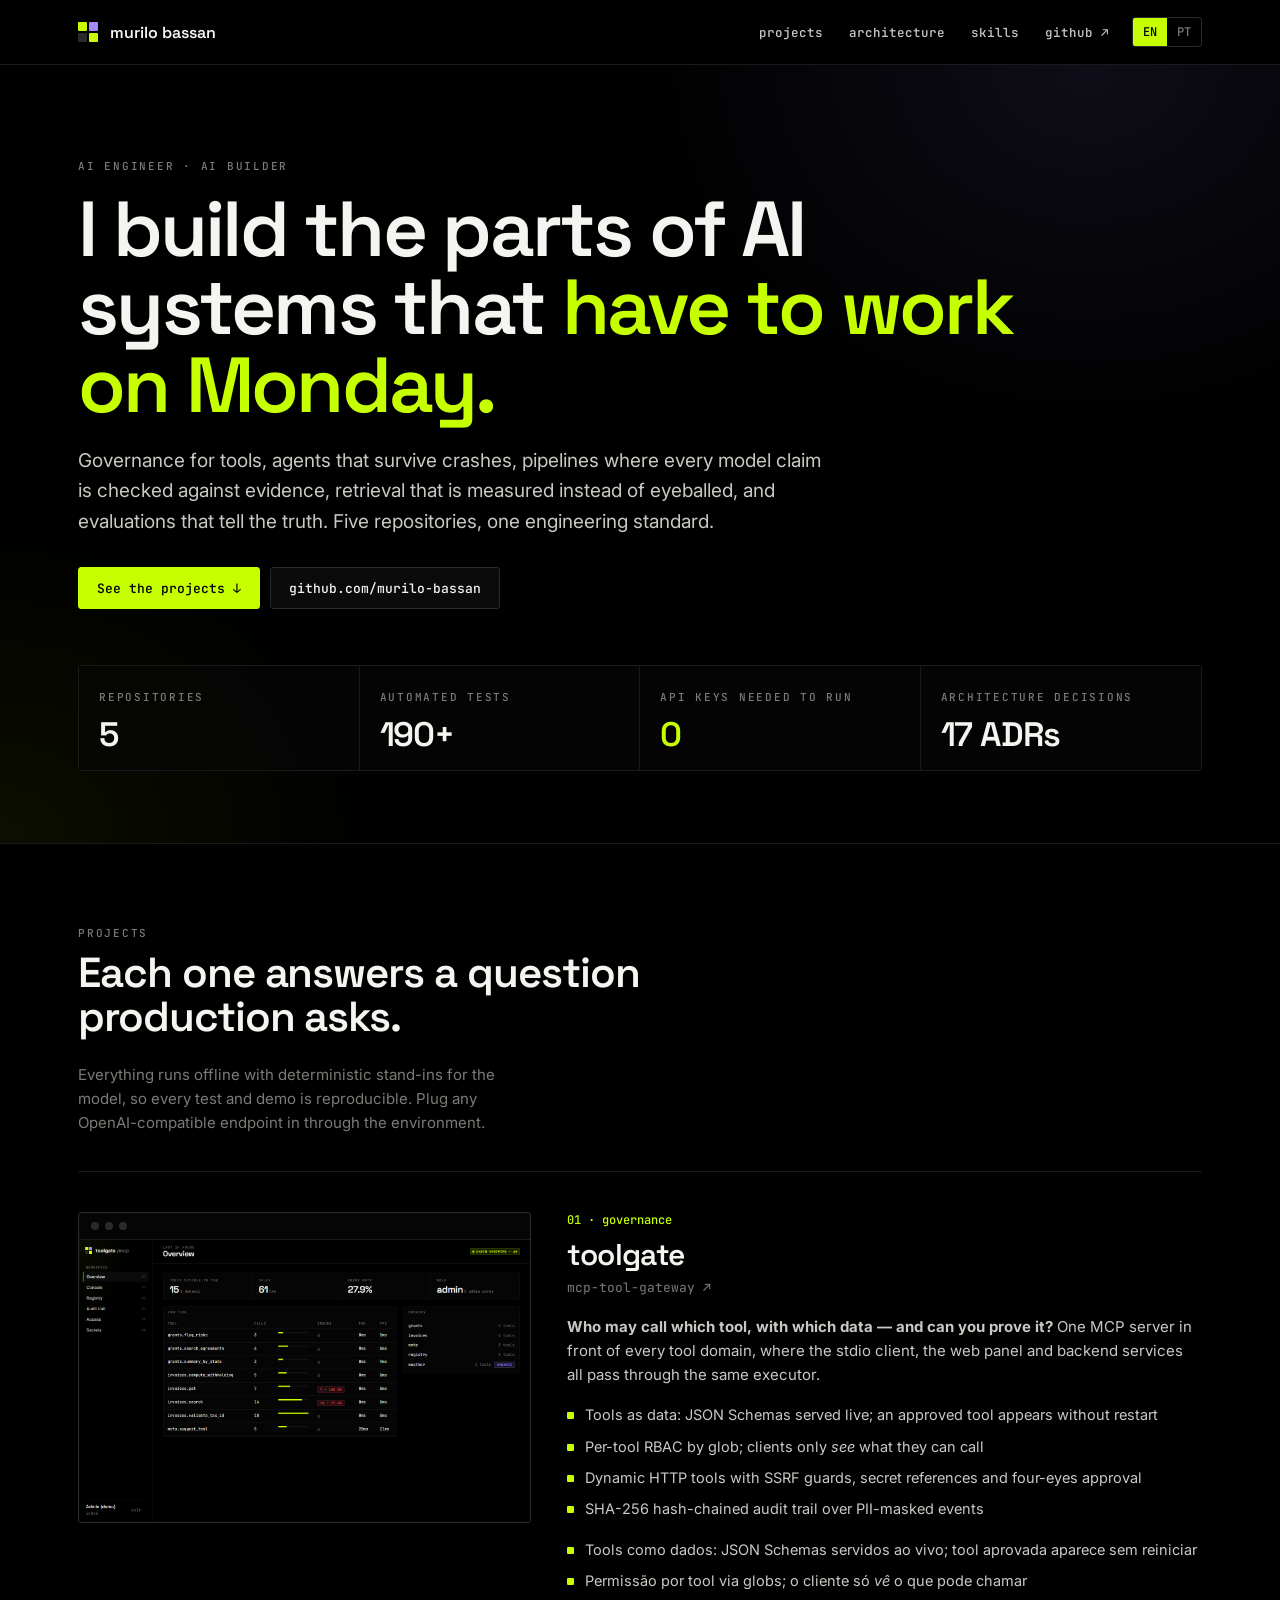
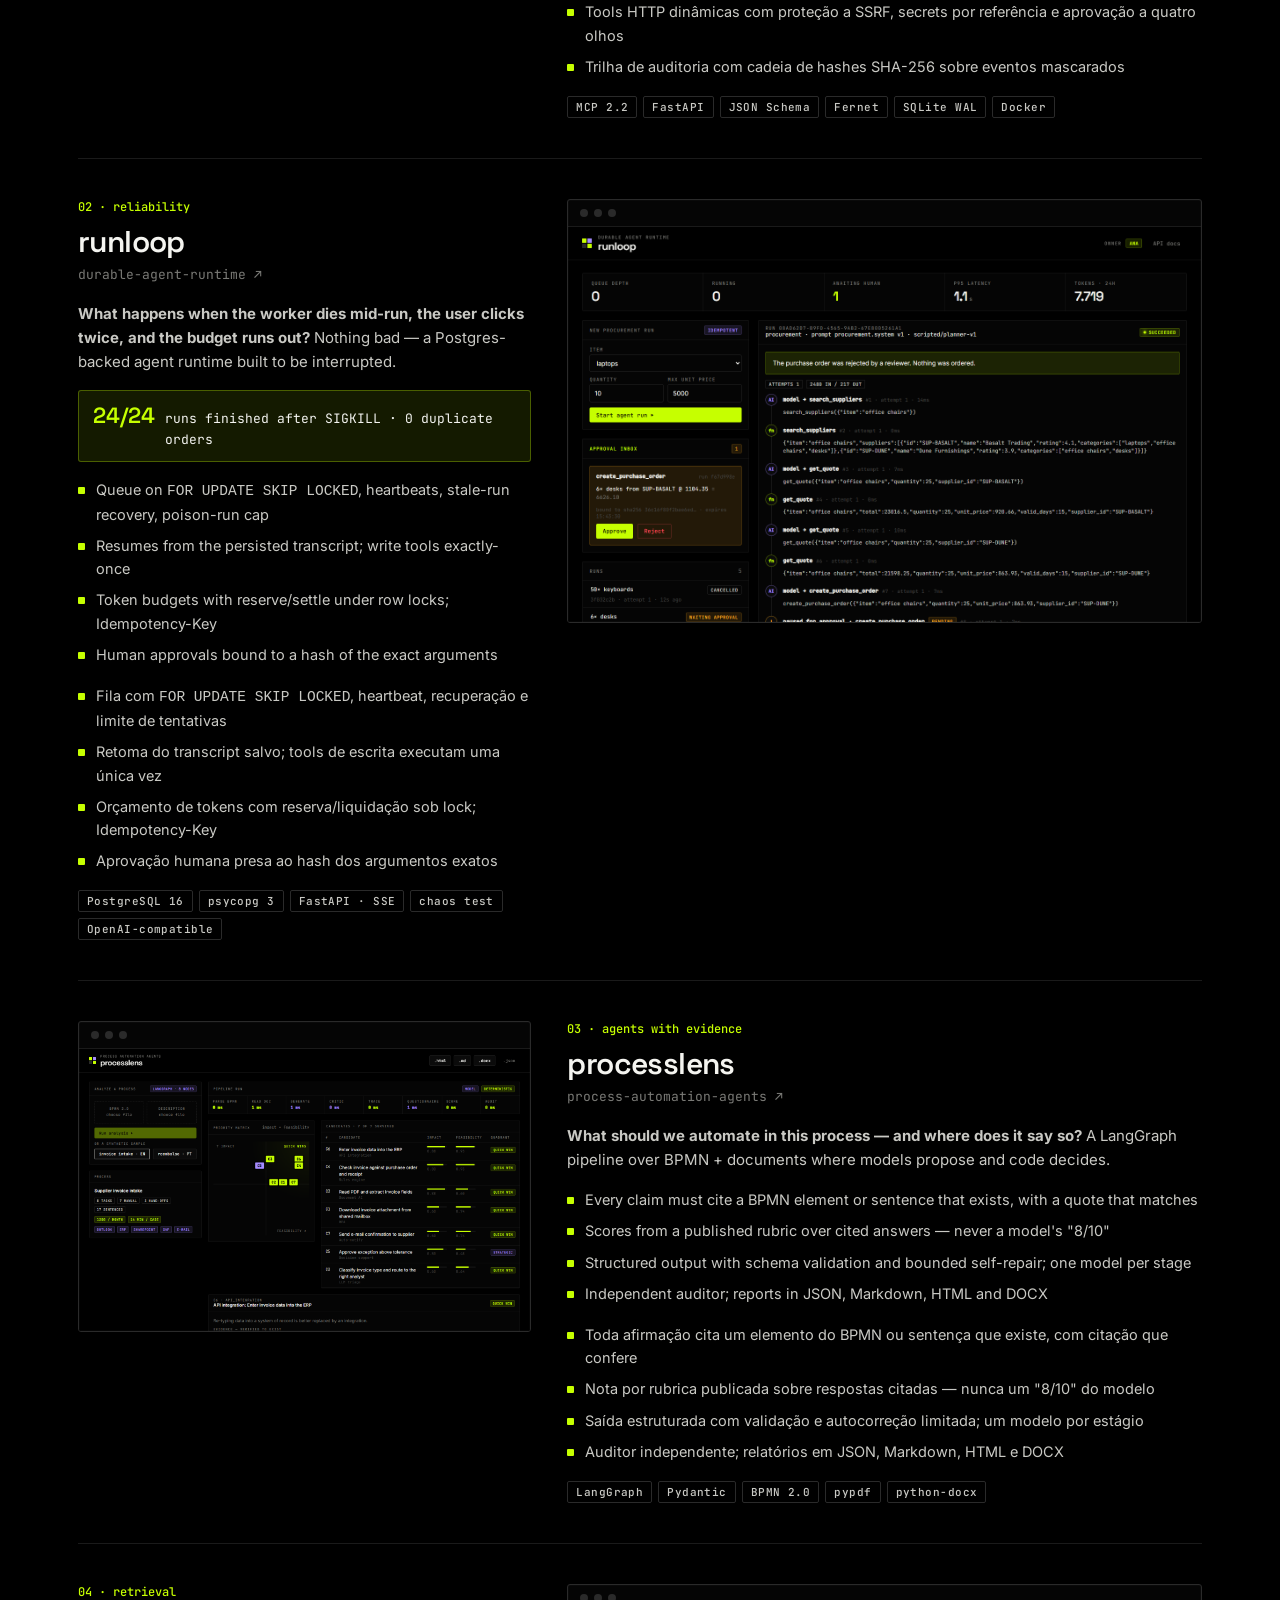
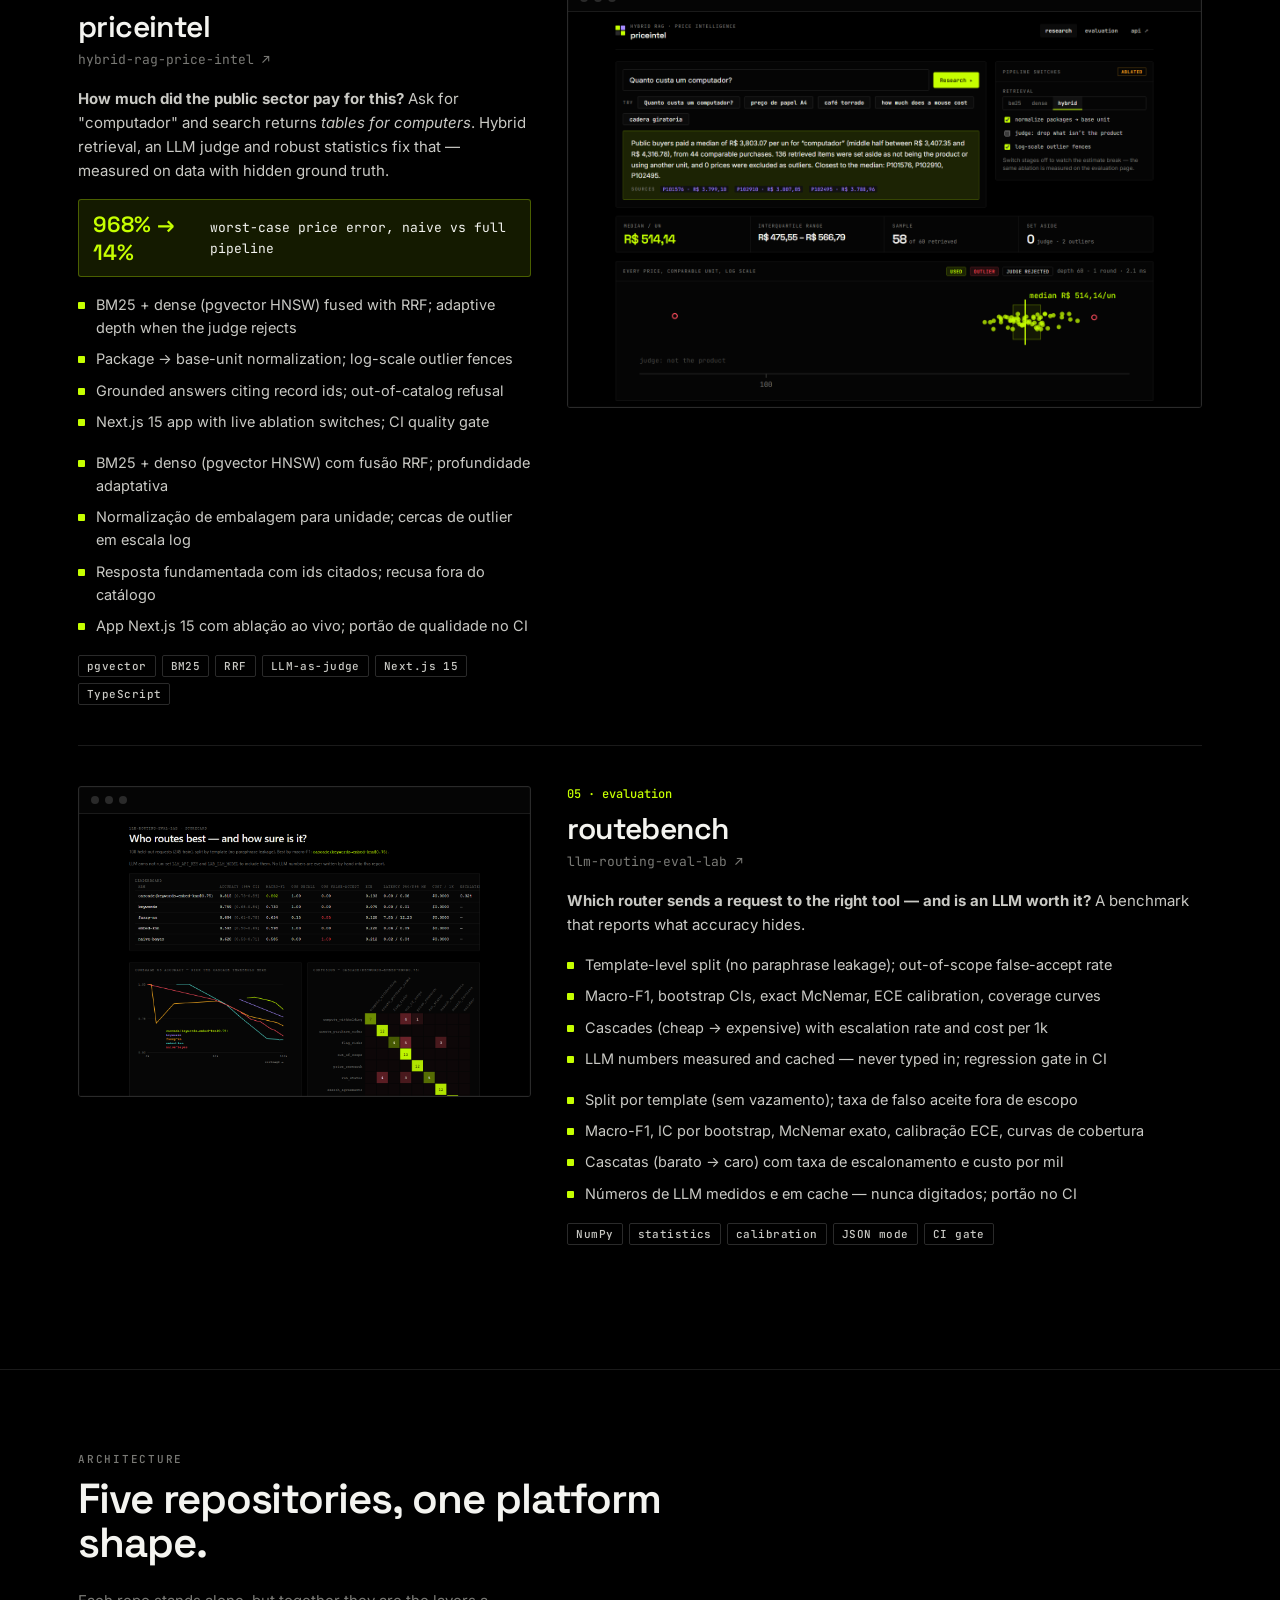
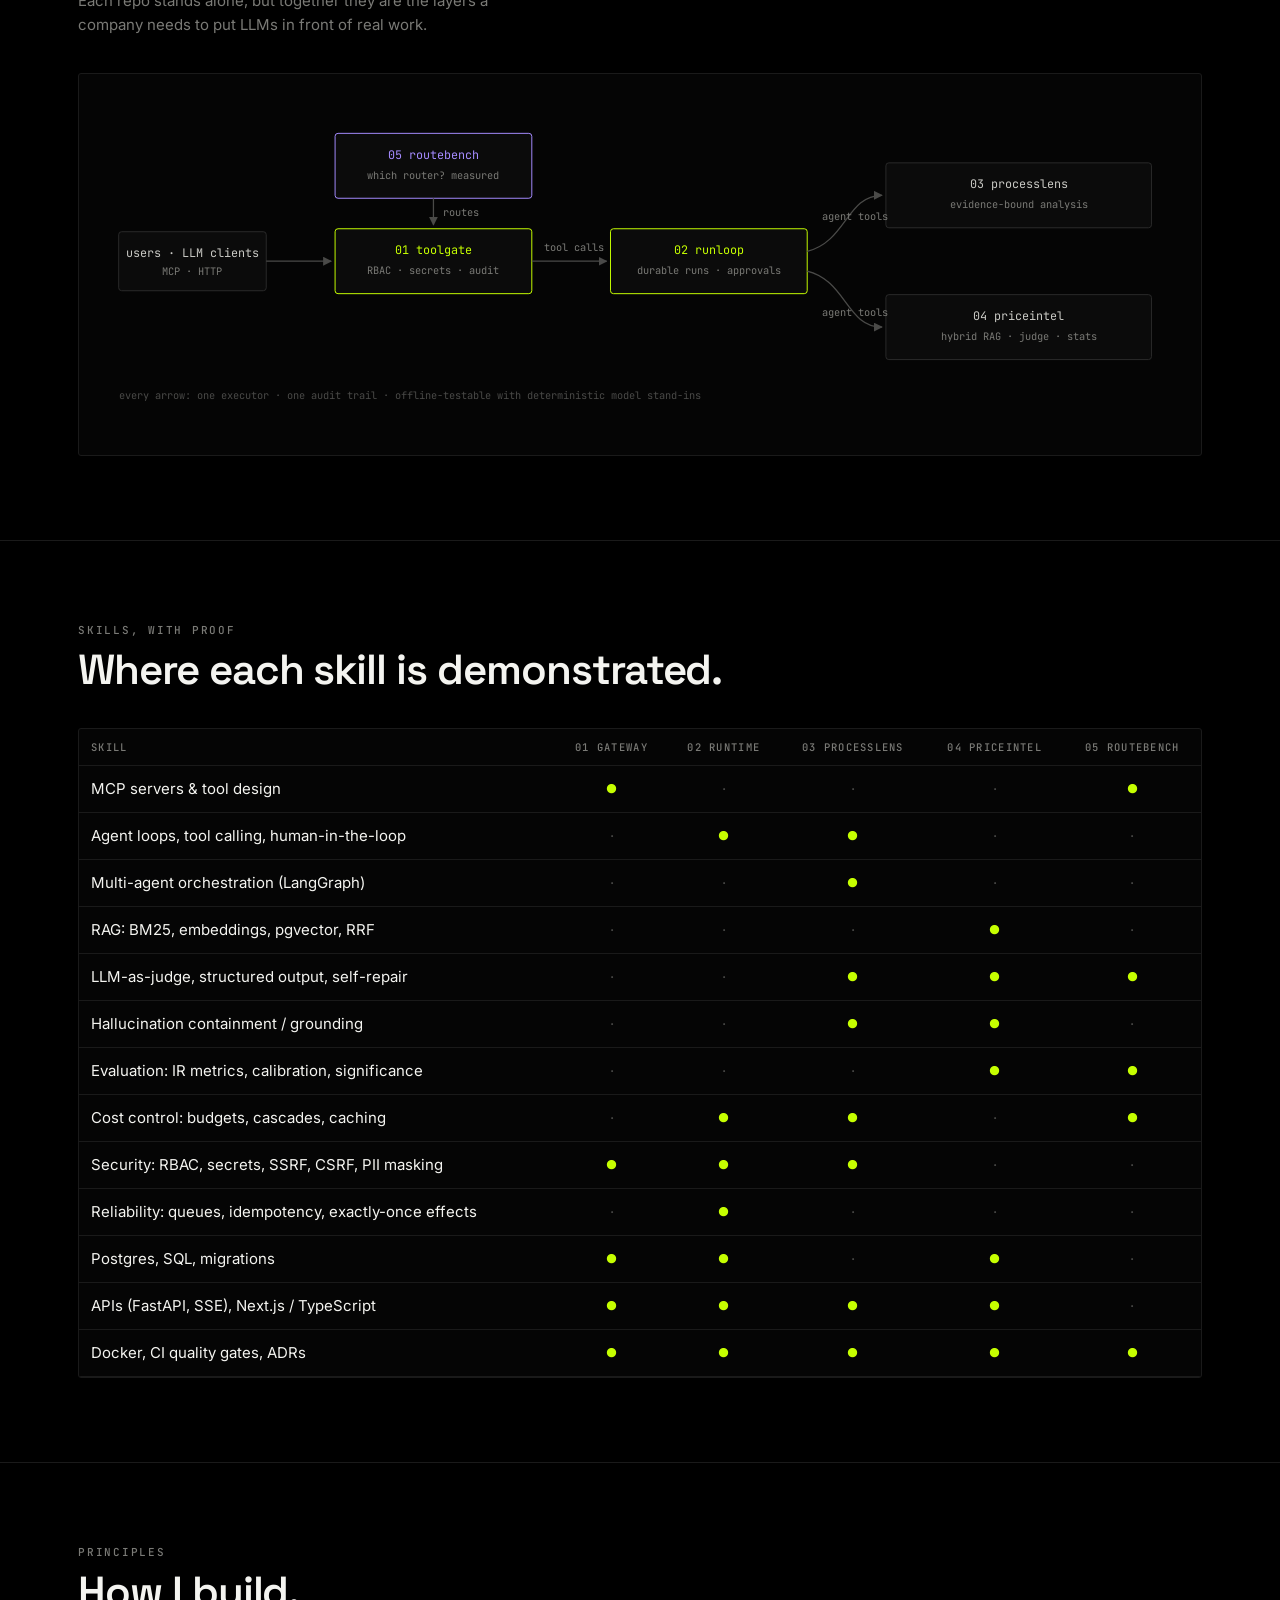
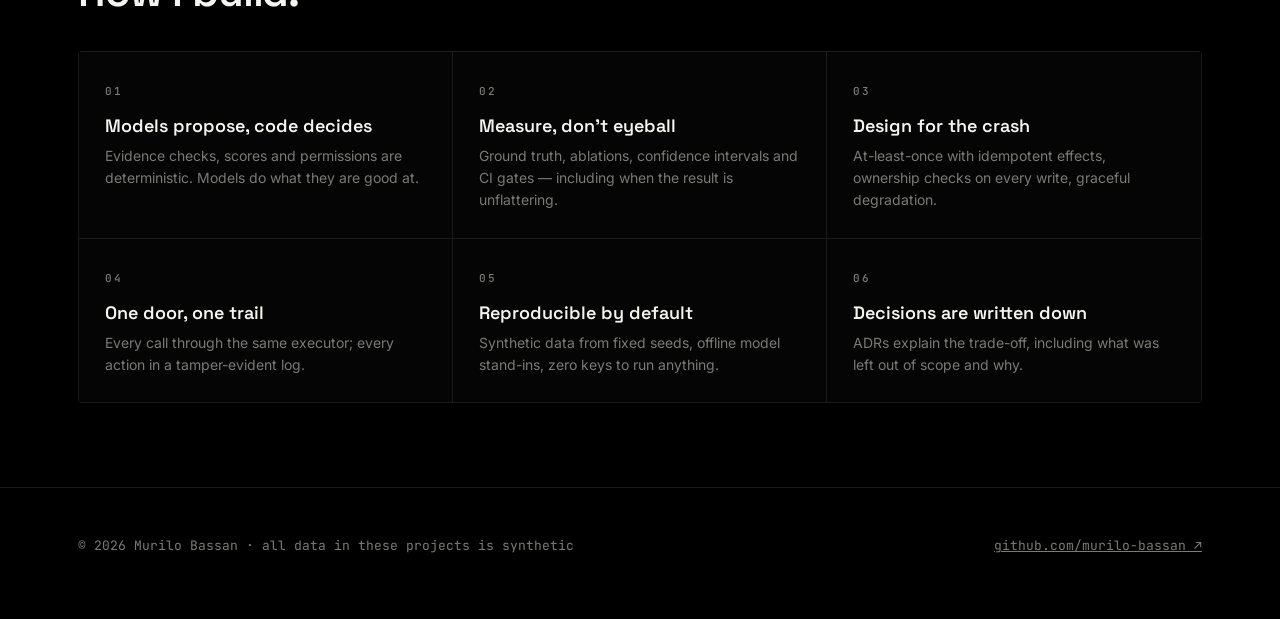
==== index.html @ 9a2eaf36 "feat: portfolio site (EN/PT) showcasing the five AI engineering projects, deployed with GitHub Pages" ====
<!doctype html>
<html lang="en">
<head>
  <meta charset="utf-8">
  <meta name="viewport" content="width=device-width, initial-scale=1">
  <title>Murilo Bassan — AI Engineering</title>
  <meta name="description" content="Production AI systems: governed MCP tools, durable agents, evidence-bound pipelines, hybrid RAG and honest evaluation.">
  <link rel="preconnect" href="https://fonts.googleapis.com">
  <link rel="preconnect" href="https://fonts.gstatic.com" crossorigin>
  <link rel="stylesheet" href="https://fonts.googleapis.com/css2?family=Inter:wght@400;500;600&family=JetBrains+Mono:wght@400;500&family=Space+Grotesk:wght@500;600&display=swap">
  <link rel="stylesheet" href="styles.css">
  <link rel="icon" href="data:image/svg+xml,%3Csvg xmlns='http://www.w3.org/2000/svg' viewBox='0 0 16 16'%3E%3Crect width='16' height='16' fill='%23000'/%3E%3Crect x='2' y='2' width='5' height='5' fill='%23c6ff00'/%3E%3Crect x='9' y='2' width='5' height='5' fill='%23a58bff'/%3E%3Crect x='2' y='9' width='5' height='5' fill='%232a2a2a'/%3E%3Crect x='9' y='9' width='5' height='5' fill='%23c6ff00'/%3E%3C/svg%3E">
</head>
<body>
<nav>
  <div class="wrap">
    <a class="brand" href="#top"><span class="mark"><i></i><i></i><i></i><i></i></span> murilo bassan</a>
    <div class="links">
      <a href="#projects">projects</a>
      <a class="hide-sm" href="#map">architecture</a>
      <a class="hide-sm" href="#skills">skills</a>
      <a href="https://github.com/murilo-bassan" target="_blank" rel="noreferrer">github ↗</a>
      <span class="lang" role="group" aria-label="language">
        <button type="button" data-set-lang="en" aria-pressed="true">EN</button>
        <button type="button" data-set-lang="pt-BR" aria-pressed="false">PT</button>
      </span>
    </div>
  </div>
</nav>

<header class="hero" id="top">
  <div class="wrap">
    <div class="label">AI engineer · AI builder</div>
    <h1 data-lang-en>I build the parts of AI systems that <span class="accent">have to work on Monday.</span></h1>
    <h1 data-lang-pt>Eu construo a parte dos sistemas de IA que <span class="accent">precisa funcionar na segunda-feira.</span></h1>
    <p class="lead" data-lang-en>Governance for tools, agents that survive crashes, pipelines where every model claim is checked
      against evidence, retrieval that is measured instead of eyeballed, and evaluations that tell the truth.
      Five repositories, one engineering standard.</p>
    <p class="lead" data-lang-pt>Governança de tools, agentes que sobrevivem a falhas, pipelines em que cada afirmação do modelo é
      checada contra evidência, retrieval medido em vez de "parece bom" e avaliações que dizem a verdade.
      Cinco repositórios, um mesmo padrão de engenharia.</p>
    <div class="cta">
      <a class="btn primary" href="#projects"><span data-lang-en>See the projects ↓</span><span data-lang-pt>Ver os projetos ↓</span></a>
      <a class="btn" href="https://github.com/murilo-bassan" target="_blank" rel="noreferrer">github.com/murilo-bassan</a>
    </div>
    <div class="stats">
      <div class="stat"><span class="label" data-lang-en>repositories</span><span class="label" data-lang-pt>repositórios</span><b>5</b></div>
      <div class="stat"><span class="label" data-lang-en>automated tests</span><span class="label" data-lang-pt>testes automatizados</span><b>190+</b></div>
      <div class="stat"><span class="label" data-lang-en>API keys needed to run</span><span class="label" data-lang-pt>chaves de API para rodar</span><b class="accent">0</b></div>
      <div class="stat"><span class="label" data-lang-en>architecture decisions</span><span class="label" data-lang-pt>decisões de arquitetura</span><b>17 ADRs</b></div>
    </div>
  </div>
</header>

<section class="block" id="projects">
  <div class="wrap">
    <div class="head">
      <div>
        <div class="label">projects</div>
        <h2 data-lang-en>Each one answers a question production asks.</h2>
        <h2 data-lang-pt>Cada um responde a uma pergunta que a produção faz.</h2>
      </div>
      <p data-lang-en>Everything runs offline with deterministic stand-ins for the model, so every test and demo is reproducible. Plug any OpenAI-compatible endpoint in through the environment.</p>
      <p data-lang-pt>Tudo roda offline com substitutos determinísticos do modelo, então todo teste e demo é reproduzível. Qualquer endpoint compatível com OpenAI entra pelo ambiente.</p>
    </div>

    <article class="project">
      <div>
        <div class="num">01 · governance</div>
        <h3>toolgate</h3>
        <a class="repo" href="https://github.com/murilo-bassan/mcp-tool-gateway" target="_blank" rel="noreferrer">mcp-tool-gateway ↗</a>
        <p class="pitch" data-lang-en><b>Who may call which tool, with which data — and can you prove it?</b> One MCP server in front of every tool domain, where the stdio client, the web panel and backend services all pass through the same executor.</p>
        <p class="pitch" data-lang-pt><b>Quem pode chamar qual tool, com quais dados — e dá para provar?</b> Um servidor MCP na frente de todos os domínios, em que cliente stdio, painel web e serviços passam pelo mesmo executor.</p>
        <ul data-lang-en>
          <li>Tools as data: JSON Schemas served live; an approved tool appears without restart</li>
          <li>Per-tool RBAC by glob; clients only <i>see</i> what they can call</li>
          <li>Dynamic HTTP tools with SSRF guards, secret references and four-eyes approval</li>
          <li>SHA-256 hash-chained audit trail over PII-masked events</li>
        </ul>
        <ul data-lang-pt>
          <li>Tools como dados: JSON Schemas servidos ao vivo; tool aprovada aparece sem reiniciar</li>
          <li>Permissão por tool via globs; o cliente só <i>vê</i> o que pode chamar</li>
          <li>Tools HTTP dinâmicas com proteção a SSRF, secrets por referência e aprovação a quatro olhos</li>
          <li>Trilha de auditoria com cadeia de hashes SHA-256 sobre eventos mascarados</li>
        </ul>
        <div class="chips"><span class="chip">MCP 2.2</span><span class="chip">FastAPI</span><span class="chip">JSON Schema</span><span class="chip">Fernet</span><span class="chip">SQLite WAL</span><span class="chip">Docker</span></div>
      </div>
      <div class="shot"><div class="bar"><i></i><i></i><i></i></div><img src="assets/gateway.png" alt="toolgate overview" loading="lazy"></div>
    </article>

    <article class="project">
      <div>
        <div class="num">02 · reliability</div>
        <h3>runloop</h3>
        <a class="repo" href="https://github.com/murilo-bassan/durable-agent-runtime" target="_blank" rel="noreferrer">durable-agent-runtime ↗</a>
        <p class="pitch" data-lang-en><b>What happens when the worker dies mid-run, the user clicks twice, and the budget runs out?</b> Nothing bad — a Postgres-backed agent runtime built to be interrupted.</p>
        <p class="pitch" data-lang-pt><b>E se o worker morrer no meio, o usuário clicar duas vezes e o orçamento acabar?</b> Nada de ruim — um runtime de agentes sobre Postgres feito para ser interrompido.</p>
        <div class="metric"><b>24/24</b><span class="mono" data-lang-en>runs finished after SIGKILL · 0 duplicate orders</span><span class="mono" data-lang-pt>runs concluídos após SIGKILL · 0 pedidos duplicados</span></div>
        <ul data-lang-en>
          <li>Queue on <code>FOR UPDATE SKIP LOCKED</code>, heartbeats, stale-run recovery, poison-run cap</li>
          <li>Resumes from the persisted transcript; write tools exactly-once</li>
          <li>Token budgets with reserve/settle under row locks; Idempotency-Key</li>
          <li>Human approvals bound to a hash of the exact arguments</li>
        </ul>
        <ul data-lang-pt>
          <li>Fila com <code>FOR UPDATE SKIP LOCKED</code>, heartbeat, recuperação e limite de tentativas</li>
          <li>Retoma do transcript salvo; tools de escrita executam uma única vez</li>
          <li>Orçamento de tokens com reserva/liquidação sob lock; Idempotency-Key</li>
          <li>Aprovação humana presa ao hash dos argumentos exatos</li>
        </ul>
        <div class="chips"><span class="chip">PostgreSQL 16</span><span class="chip">psycopg 3</span><span class="chip">FastAPI · SSE</span><span class="chip">chaos test</span><span class="chip">OpenAI-compatible</span></div>
      </div>
      <div class="shot"><div class="bar"><i></i><i></i><i></i></div><img src="assets/runtime.png" alt="runloop console" loading="lazy"></div>
    </article>

    <article class="project">
      <div>
        <div class="num">03 · agents with evidence</div>
        <h3>processlens</h3>
        <a class="repo" href="https://github.com/murilo-bassan/process-automation-agents" target="_blank" rel="noreferrer">process-automation-agents ↗</a>
        <p class="pitch" data-lang-en><b>What should we automate in this process — and where does it say so?</b> A LangGraph pipeline over BPMN + documents where models propose and code decides.</p>
        <p class="pitch" data-lang-pt><b>O que automatizar neste processo — e onde isso está escrito?</b> Um pipeline LangGraph sobre BPMN + documentos em que o modelo propõe e o código decide.</p>
        <ul data-lang-en>
          <li>Every claim must cite a BPMN element or sentence that exists, with a quote that matches</li>
          <li>Scores from a published rubric over cited answers — never a model's "8/10"</li>
          <li>Structured output with schema validation and bounded self-repair; one model per stage</li>
          <li>Independent auditor; reports in JSON, Markdown, HTML and DOCX</li>
        </ul>
        <ul data-lang-pt>
          <li>Toda afirmação cita um elemento do BPMN ou sentença que existe, com citação que confere</li>
          <li>Nota por rubrica publicada sobre respostas citadas — nunca um "8/10" do modelo</li>
          <li>Saída estruturada com validação e autocorreção limitada; um modelo por estágio</li>
          <li>Auditor independente; relatórios em JSON, Markdown, HTML e DOCX</li>
        </ul>
        <div class="chips"><span class="chip">LangGraph</span><span class="chip">Pydantic</span><span class="chip">BPMN 2.0</span><span class="chip">pypdf</span><span class="chip">python-docx</span></div>
      </div>
      <div class="shot"><div class="bar"><i></i><i></i><i></i></div><img src="assets/processlens.png" alt="processlens assessment" loading="lazy"></div>
    </article>

    <article class="project">
      <div>
        <div class="num">04 · retrieval</div>
        <h3>priceintel</h3>
        <a class="repo" href="https://github.com/murilo-bassan/hybrid-rag-price-intel" target="_blank" rel="noreferrer">hybrid-rag-price-intel ↗</a>
        <p class="pitch" data-lang-en><b>How much did the public sector pay for this?</b> Ask for "computador" and search returns <i>tables for computers</i>. Hybrid retrieval, an LLM judge and robust statistics fix that — measured on data with hidden ground truth.</p>
        <p class="pitch" data-lang-pt><b>Quanto o setor público pagou por isto?</b> Busque "computador" e vêm <i>mesas para computador</i>. Busca híbrida, um juiz LLM e estatística robusta resolvem — medido contra gabarito oculto.</p>
        <div class="metric"><b>968% → 14%</b><span class="mono" data-lang-en>worst-case price error, naive vs full pipeline</span><span class="mono" data-lang-pt>pior erro de preço, ingênuo vs pipeline completo</span></div>
        <ul data-lang-en>
          <li>BM25 + dense (pgvector HNSW) fused with RRF; adaptive depth when the judge rejects</li>
          <li>Package → base-unit normalization; log-scale outlier fences</li>
          <li>Grounded answers citing record ids; out-of-catalog refusal</li>
          <li>Next.js 15 app with live ablation switches; CI quality gate</li>
        </ul>
        <ul data-lang-pt>
          <li>BM25 + denso (pgvector HNSW) com fusão RRF; profundidade adaptativa</li>
          <li>Normalização de embalagem para unidade; cercas de outlier em escala log</li>
          <li>Resposta fundamentada com ids citados; recusa fora do catálogo</li>
          <li>App Next.js 15 com ablação ao vivo; portão de qualidade no CI</li>
        </ul>
        <div class="chips"><span class="chip">pgvector</span><span class="chip">BM25</span><span class="chip">RRF</span><span class="chip">LLM-as-judge</span><span class="chip">Next.js 15</span><span class="chip">TypeScript</span></div>
      </div>
      <div class="shot"><div class="bar"><i></i><i></i><i></i></div><img src="assets/priceintel.png" alt="priceintel with the judge switched off" loading="lazy"></div>
    </article>

    <article class="project">
      <div>
        <div class="num">05 · evaluation</div>
        <h3>routebench</h3>
        <a class="repo" href="https://github.com/murilo-bassan/llm-routing-eval-lab" target="_blank" rel="noreferrer">llm-routing-eval-lab ↗</a>
        <p class="pitch" data-lang-en><b>Which router sends a request to the right tool — and is an LLM worth it?</b> A benchmark that reports what accuracy hides.</p>
        <p class="pitch" data-lang-pt><b>Qual roteador manda o pedido para a tool certa — e o LLM compensa?</b> Um benchmark que mostra o que a acurácia esconde.</p>
        <ul data-lang-en>
          <li>Template-level split (no paraphrase leakage); out-of-scope false-accept rate</li>
          <li>Macro-F1, bootstrap CIs, exact McNemar, ECE calibration, coverage curves</li>
          <li>Cascades (cheap → expensive) with escalation rate and cost per 1k</li>
          <li>LLM numbers measured and cached — never typed in; regression gate in CI</li>
        </ul>
        <ul data-lang-pt>
          <li>Split por template (sem vazamento); taxa de falso aceite fora de escopo</li>
          <li>Macro-F1, IC por bootstrap, McNemar exato, calibração ECE, curvas de cobertura</li>
          <li>Cascatas (barato → caro) com taxa de escalonamento e custo por mil</li>
          <li>Números de LLM medidos e em cache — nunca digitados; portão no CI</li>
        </ul>
        <div class="chips"><span class="chip">NumPy</span><span class="chip">statistics</span><span class="chip">calibration</span><span class="chip">JSON mode</span><span class="chip">CI gate</span></div>
      </div>
      <div class="shot"><div class="bar"><i></i><i></i><i></i></div><img src="assets/routebench.png" alt="routebench scorecard" loading="lazy"></div>
    </article>
  </div>
</section>

<section class="block" id="map">
  <div class="wrap">
    <div class="head">
      <div>
        <div class="label">architecture</div>
        <h2 data-lang-en>Five repositories, one platform shape.</h2>
        <h2 data-lang-pt>Cinco repositórios, o formato de uma plataforma.</h2>
      </div>
      <p data-lang-en>Each repo stands alone, but together they are the layers a company needs to put LLMs in front of real work.</p>
      <p data-lang-pt>Cada repo funciona sozinho, mas juntos formam as camadas que uma empresa precisa para pôr LLMs em trabalho real.</p>
    </div>
    <div class="map">
      <svg viewBox="0 0 1100 340" role="img" aria-label="how the five systems fit together" font-family="JetBrains Mono, monospace">
        <defs><marker id="arr" viewBox="0 0 10 10" refX="9" refY="5" markerWidth="7" markerHeight="7" orient="auto"><path d="M0,0 L10,5 L0,10 z" fill="#4a4a48"/></marker></defs>
        <g font-size="12" fill="#c9c9c4">
          <rect x="20" y="140" width="150" height="60" rx="3" fill="#0b0b0b" stroke="#2a2a2a"/>
          <text x="95" y="166" text-anchor="middle">users · LLM clients</text><text x="95" y="184" text-anchor="middle" fill="#7a7a76" font-size="10.5">MCP · HTTP</text>

          <rect x="240" y="40" width="200" height="66" rx="3" fill="#0b0b0b" stroke="#a58bff"/>
          <text x="340" y="66" text-anchor="middle" fill="#a58bff">05 routebench</text><text x="340" y="86" text-anchor="middle" fill="#7a7a76" font-size="10.5">which router? measured</text>

          <rect x="240" y="137" width="200" height="66" rx="3" fill="#0b0b0b" stroke="#c6ff00"/>
          <text x="340" y="163" text-anchor="middle" fill="#c6ff00">01 toolgate</text><text x="340" y="183" text-anchor="middle" fill="#7a7a76" font-size="10.5">RBAC · secrets · audit</text>

          <rect x="520" y="137" width="200" height="66" rx="3" fill="#0b0b0b" stroke="#c6ff00"/>
          <text x="620" y="163" text-anchor="middle" fill="#c6ff00">02 runloop</text><text x="620" y="183" text-anchor="middle" fill="#7a7a76" font-size="10.5">durable runs · approvals</text>

          <rect x="800" y="70" width="270" height="66" rx="3" fill="#0b0b0b" stroke="#2a2a2a"/>
          <text x="935" y="96" text-anchor="middle">03 processlens</text><text x="935" y="116" text-anchor="middle" fill="#7a7a76" font-size="10.5">evidence-bound analysis</text>

          <rect x="800" y="204" width="270" height="66" rx="3" fill="#0b0b0b" stroke="#2a2a2a"/>
          <text x="935" y="230" text-anchor="middle">04 priceintel</text><text x="935" y="250" text-anchor="middle" fill="#7a7a76" font-size="10.5">hybrid RAG · judge · stats</text>
        </g>
        <g stroke="#4a4a48" stroke-width="1.3" fill="none" marker-end="url(#arr)">
          <path d="M170 170 H236"/><path d="M340 106 V133"/><path d="M440 170 H516"/>
          <path d="M720 160 C760 150, 760 103, 796 103"/><path d="M720 180 C760 190, 760 237, 796 237"/>
        </g>
        <g font-size="10.5" fill="#7a7a76">
          <text x="350" y="124">routes</text><text x="452" y="160">tool calls</text><text x="735" y="128">agent tools</text><text x="735" y="226">agent tools</text>
          <text x="20" y="310" fill="#4a4a48">every arrow: one executor · one audit trail · offline-testable with deterministic model stand-ins</text>
        </g>
      </svg>
    </div>
  </div>
</section>

<section class="block" id="skills">
  <div class="wrap">
    <div class="head">
      <div>
        <div class="label">skills, with proof</div>
        <h2 data-lang-en>Where each skill is demonstrated.</h2>
        <h2 data-lang-pt>Onde cada habilidade é demonstrada.</h2>
      </div>
    </div>
    <div class="scroll">
      <table>
        <thead><tr><th>skill</th><th class="c">01 gateway</th><th class="c">02 runtime</th><th class="c">03 processlens</th><th class="c">04 priceintel</th><th class="c">05 routebench</th></tr></thead>
        <tbody>
          <tr><td>MCP servers & tool design</td><td class="y">●</td><td class="n">·</td><td class="n">·</td><td class="n">·</td><td class="y">●</td></tr>
          <tr><td>Agent loops, tool calling, human-in-the-loop</td><td class="n">·</td><td class="y">●</td><td class="y">●</td><td class="n">·</td><td class="n">·</td></tr>
          <tr><td>Multi-agent orchestration (LangGraph)</td><td class="n">·</td><td class="n">·</td><td class="y">●</td><td class="n">·</td><td class="n">·</td></tr>
          <tr><td>RAG: BM25, embeddings, pgvector, RRF</td><td class="n">·</td><td class="n">·</td><td class="n">·</td><td class="y">●</td><td class="n">·</td></tr>
          <tr><td>LLM-as-judge, structured output, self-repair</td><td class="n">·</td><td class="n">·</td><td class="y">●</td><td class="y">●</td><td class="y">●</td></tr>
          <tr><td>Hallucination containment / grounding</td><td class="n">·</td><td class="n">·</td><td class="y">●</td><td class="y">●</td><td class="n">·</td></tr>
          <tr><td>Evaluation: IR metrics, calibration, significance</td><td class="n">·</td><td class="n">·</td><td class="n">·</td><td class="y">●</td><td class="y">●</td></tr>
          <tr><td>Cost control: budgets, cascades, caching</td><td class="n">·</td><td class="y">●</td><td class="y">●</td><td class="n">·</td><td class="y">●</td></tr>
          <tr><td>Security: RBAC, secrets, SSRF, CSRF, PII masking</td><td class="y">●</td><td class="y">●</td><td class="y">●</td><td class="n">·</td><td class="n">·</td></tr>
          <tr><td>Reliability: queues, idempotency, exactly-once effects</td><td class="n">·</td><td class="y">●</td><td class="n">·</td><td class="n">·</td><td class="n">·</td></tr>
          <tr><td>Postgres, SQL, migrations</td><td class="y">●</td><td class="y">●</td><td class="n">·</td><td class="y">●</td><td class="n">·</td></tr>
          <tr><td>APIs (FastAPI, SSE), Next.js / TypeScript</td><td class="y">●</td><td class="y">●</td><td class="y">●</td><td class="y">●</td><td class="n">·</td></tr>
          <tr><td>Docker, CI quality gates, ADRs</td><td class="y">●</td><td class="y">●</td><td class="y">●</td><td class="y">●</td><td class="y">●</td></tr>
        </tbody>
      </table>
    </div>
  </div>
</section>

<section class="block">
  <div class="wrap">
    <div class="head"><div><div class="label">principles</div>
      <h2 data-lang-en>How I build.</h2><h2 data-lang-pt>Como eu construo.</h2></div></div>
    <div class="principles">
      <div class="principle"><span class="label">01</span>
        <h4 data-lang-en>Models propose, code decides</h4><h4 data-lang-pt>O modelo propõe, o código decide</h4>
        <p data-lang-en>Evidence checks, scores and permissions are deterministic. Models do what they are good at.</p>
        <p data-lang-pt>Checagem de evidência, notas e permissões são determinísticas. O modelo faz o que faz bem.</p></div>
      <div class="principle"><span class="label">02</span>
        <h4 data-lang-en>Measure, don't eyeball</h4><h4 data-lang-pt>Medir, não "achar"</h4>
        <p data-lang-en>Ground truth, ablations, confidence intervals and CI gates — including when the result is unflattering.</p>
        <p data-lang-pt>Gabarito, ablações, intervalos de confiança e portões no CI — inclusive quando o resultado não favorece.</p></div>
      <div class="principle"><span class="label">03</span>
        <h4 data-lang-en>Design for the crash</h4><h4 data-lang-pt>Projetar para a falha</h4>
        <p data-lang-en>At-least-once with idempotent effects, ownership checks on every write, graceful degradation.</p>
        <p data-lang-pt>Pelo menos uma vez com efeitos idempotentes, checagem de dono em toda escrita, degradação segura.</p></div>
      <div class="principle"><span class="label">04</span>
        <h4 data-lang-en>One door, one trail</h4><h4 data-lang-pt>Uma porta, uma trilha</h4>
        <p data-lang-en>Every call through the same executor; every action in a tamper-evident log.</p>
        <p data-lang-pt>Toda chamada pelo mesmo executor; toda ação numa trilha à prova de adulteração.</p></div>
      <div class="principle"><span class="label">05</span>
        <h4 data-lang-en>Reproducible by default</h4><h4 data-lang-pt>Reproduzível por padrão</h4>
        <p data-lang-en>Synthetic data from fixed seeds, offline model stand-ins, zero keys to run anything.</p>
        <p data-lang-pt>Dados sintéticos com semente fixa, substitutos offline do modelo, nenhuma chave para rodar.</p></div>
      <div class="principle"><span class="label">06</span>
        <h4 data-lang-en>Decisions are written down</h4><h4 data-lang-pt>Decisões ficam escritas</h4>
        <p data-lang-en>ADRs explain the trade-off, including what was left out of scope and why.</p>
        <p data-lang-pt>ADRs explicam o trade-off, inclusive o que ficou fora do escopo e por quê.</p></div>
    </div>
  </div>
</section>

<footer>
  <div class="wrap">
    <span class="mono">© 2026 Murilo Bassan · <span data-lang-en>all data in these projects is synthetic</span><span data-lang-pt>todos os dados destes projetos são sintéticos</span></span>
    <a class="mono" href="https://github.com/murilo-bassan" target="_blank" rel="noreferrer">github.com/murilo-bassan ↗</a>
  </div>
</footer>

<script>
  // Language toggle: EN by default, PT for pt-* browsers, remembered per visitor.
  (function () {
    const root = document.documentElement;
    const buttons = document.querySelectorAll("[data-set-lang]");
    function set(lang) {
      root.lang = lang;
      buttons.forEach((b) => b.setAttribute("aria-pressed", String(b.dataset.setLang === lang)));
      try { localStorage.setItem("lang", lang); } catch (e) {}
    }
    let saved = null;
    try { saved = localStorage.getItem("lang"); } catch (e) {}
    set(saved || (navigator.language || "").toLowerCase().startsWith("pt") ? (saved || "pt-BR") : "en");
    buttons.forEach((b) => b.addEventListener("click", () => set(b.dataset.setLang)));
  })();
</script>
</body>
</html>
---- styles.css ----
/* VOID — the visual language shared by every project in this portfolio. */
:root {
  --bg: #000; --surface: #050505; --surface-2: #0b0b0b; --surface-3: #121212;
  --line: #1a1a1a; --line-strong: #2a2a2a;
  --ink: #f4f4f0; --ink-soft: #c9c9c4; --muted: #7a7a76; --faint: #4a4a48;
  --accent: #c6ff00; --accent-dim: rgba(198, 255, 0, .1); --violet: #a58bff; --violet-dim: rgba(165, 139, 255, .12);
  --radius: 3px;
  --display: "Space Grotesk", "Segoe UI", system-ui, sans-serif;
  --sans: "Inter", "Segoe UI", system-ui, sans-serif;
  --mono: "JetBrains Mono", ui-monospace, Consolas, monospace;
  color-scheme: dark;
}
* { box-sizing: border-box; }
html { scroll-behavior: smooth; }
body { margin: 0; background: var(--bg); color: var(--ink); font: 15px/1.6 var(--sans); -webkit-font-smoothing: antialiased; }
::selection { background: var(--accent); color: #000; }
a { color: inherit; }
img { max-width: 100%; display: block; }

.wrap { max-width: 1180px; margin: 0 auto; padding: 0 28px; }
.label { font: 500 11px/1 var(--mono); letter-spacing: .16em; text-transform: uppercase; color: var(--muted); }
.mono { font-family: var(--mono); font-size: 13px; }
.accent { color: var(--accent); }
.violet { color: var(--violet); }

/* nav */
nav { position: sticky; top: 0; z-index: 10; background: rgba(0, 0, 0, .82); backdrop-filter: blur(10px); border-bottom: 1px solid var(--line); }
nav .wrap { display: flex; align-items: center; justify-content: space-between; height: 64px; }
.brand { display: flex; align-items: center; gap: 12px; text-decoration: none; font: 600 16px var(--display); }
.mark { width: 20px; height: 20px; display: grid; grid-template-columns: 1fr 1fr; gap: 2px; }
.mark i { background: var(--accent); border-radius: 1px; }
.mark i:nth-child(2) { background: var(--violet); }
.mark i:nth-child(3) { background: var(--line-strong); }
.links { display: flex; gap: 4px; align-items: center; }
.links a { text-decoration: none; padding: 7px 11px; border-radius: var(--radius); font: 500 12.5px var(--mono); color: var(--ink-soft); }
.links a:hover { background: var(--surface-2); color: var(--ink); }
.lang { margin-left: 8px; display: inline-flex; border: 1px solid var(--line-strong); border-radius: var(--radius); overflow: hidden; }
.lang button { border: 0; background: transparent; color: var(--muted); padding: 6px 10px; font: 500 12px var(--mono); cursor: pointer; }
.lang button[aria-pressed="true"] { background: var(--accent); color: #000; }

/* hero */
.hero { padding: 96px 0 72px; border-bottom: 1px solid var(--line);
  background: radial-gradient(60% 80% at 85% 0%, rgba(165, 139, 255, .09), transparent 60%),
              radial-gradient(50% 70% at 0% 100%, rgba(198, 255, 0, .06), transparent 60%); }
.hero h1 { font: 600 clamp(40px, 6.4vw, 78px)/1 var(--display); letter-spacing: -.035em; margin: 18px 0 22px; max-width: 980px; }
.hero p.lead { font-size: clamp(16px, 1.6vw, 19px); color: var(--ink-soft); max-width: 760px; margin: 0 0 30px; }
.cta { display: flex; gap: 10px; flex-wrap: wrap; }
.btn { display: inline-flex; align-items: center; gap: 8px; height: 42px; padding: 0 18px; border-radius: var(--radius);
  border: 1px solid var(--line-strong); background: var(--surface-2); font: 500 13px var(--mono); text-decoration: none; }
.btn:hover { border-color: var(--ink-soft); }
.btn.primary { background: var(--accent); color: #000; border-color: var(--accent); }
.stats { display: grid; grid-template-columns: repeat(4, minmax(0, 1fr)); margin-top: 56px; border: 1px solid var(--line); border-radius: var(--radius); }
.stat { padding: 18px 20px; border-right: 1px solid var(--line); background: rgba(5, 5, 5, .8); }
.stat:last-child { border-right: 0; }
.stat b { display: block; font: 600 34px/1 var(--display); letter-spacing: -.03em; margin-top: 10px; }

section.block { padding: 84px 0; border-bottom: 1px solid var(--line); }
.head { display: flex; justify-content: space-between; align-items: end; gap: 24px; margin-bottom: 36px; flex-wrap: wrap; }
.head h2 { font: 600 clamp(28px, 3.6vw, 42px)/1.05 var(--display); letter-spacing: -.025em; margin: 12px 0 0; max-width: 720px; }
.head p { color: var(--muted); max-width: 420px; margin: 0; }

/* projects */
.project { display: grid; grid-template-columns: minmax(0, 5fr) minmax(0, 7fr); gap: 36px; padding: 40px 0; border-top: 1px solid var(--line); align-items: start; }
.project:nth-child(even) .shot { order: -1; }
.project .num { font: 500 12px var(--mono); color: var(--accent); }
.project h3 { font: 600 30px/1.1 var(--display); letter-spacing: -.02em; margin: 10px 0 4px; }
.project .repo { font: 13px var(--mono); color: var(--muted); text-decoration: none; }
.project .repo:hover { color: var(--accent); }
.project p.pitch { color: var(--ink-soft); margin: 16px 0; }
.project ul { margin: 0 0 18px; padding: 0; list-style: none; display: grid; gap: 8px; }
.project li { padding-left: 18px; position: relative; color: var(--ink-soft); font-size: 14.5px; }
.project li::before { content: ""; position: absolute; left: 0; top: .62em; width: 7px; height: 7px; background: var(--accent); border-radius: 1px; }
.metric { display: inline-flex; gap: 10px; align-items: baseline; padding: 10px 14px; border: 1px solid rgba(198, 255, 0, .3); background: var(--accent-dim);
  border-radius: var(--radius); margin-bottom: 16px; }
.metric b { font: 600 22px var(--display); color: var(--accent); }
.chips { display: flex; flex-wrap: wrap; gap: 6px; }
.chip { display: inline-flex; align-items: center; height: 22px; padding: 0 8px; border: 1px solid var(--line-strong); border-radius: 2px;
  font: 500 11px var(--mono); letter-spacing: .04em; color: var(--ink-soft); }
.shot { border: 1px solid var(--line-strong); border-radius: var(--radius); overflow: hidden; background: var(--surface); position: relative; }
.shot::after { content: ""; position: absolute; inset: 0; box-shadow: inset 0 0 0 1px rgba(255, 255, 255, .02); pointer-events: none; }
.shot .bar { display: flex; gap: 6px; padding: 9px 12px; border-bottom: 1px solid var(--line); }
.shot .bar i { width: 8px; height: 8px; border-radius: 50%; background: var(--line-strong); }

/* map */
.map { border: 1px solid var(--line); border-radius: var(--radius); background: var(--surface); padding: 20px; overflow-x: auto; }
.map svg { min-width: 860px; }

/* matrix */
table { width: 100%; border-collapse: collapse; }
th, td { padding: 11px 12px; border-bottom: 1px solid var(--line); text-align: left; }
th { font: 500 10.5px var(--mono); letter-spacing: .12em; text-transform: uppercase; color: var(--muted); }
td.y { color: var(--accent); font-family: var(--mono); text-align: center; }
td.n { color: var(--faint); text-align: center; }
th.c { text-align: center; }
.scroll { overflow-x: auto; border: 1px solid var(--line); border-radius: var(--radius); background: var(--surface); }

/* principles */
.principles { display: grid; grid-template-columns: repeat(3, minmax(0, 1fr)); gap: 0; border: 1px solid var(--line); border-radius: var(--radius); }
.principle { padding: 26px; border-right: 1px solid var(--line); border-bottom: 1px solid var(--line); background: var(--surface); }
.principle:nth-child(3n) { border-right: 0; }
.principle:nth-last-child(-n+3) { border-bottom: 0; }
.principle h4 { font: 600 18px var(--display); margin: 12px 0 8px; }
.principle p { margin: 0; color: var(--muted); font-size: 14px; }

footer { padding: 48px 0 64px; color: var(--muted); }
footer .wrap { display: flex; justify-content: space-between; gap: 20px; flex-wrap: wrap; }

[data-lang-pt] { display: none; }
html[lang="pt-BR"] [data-lang-en] { display: none; }
html[lang="pt-BR"] [data-lang-pt] { display: revert; }

@media (max-width: 900px) {
  .wrap { padding: 0 16px; }
  .project { grid-template-columns: 1fr; }
  .project:nth-child(even) .shot { order: 0; }
  .stats, .principles { grid-template-columns: 1fr; }
  .stat, .principle { border-right: 0; border-bottom: 1px solid var(--line); }
  .links a.hide-sm { display: none; }
  .hero { padding: 64px 0 48px; }
}
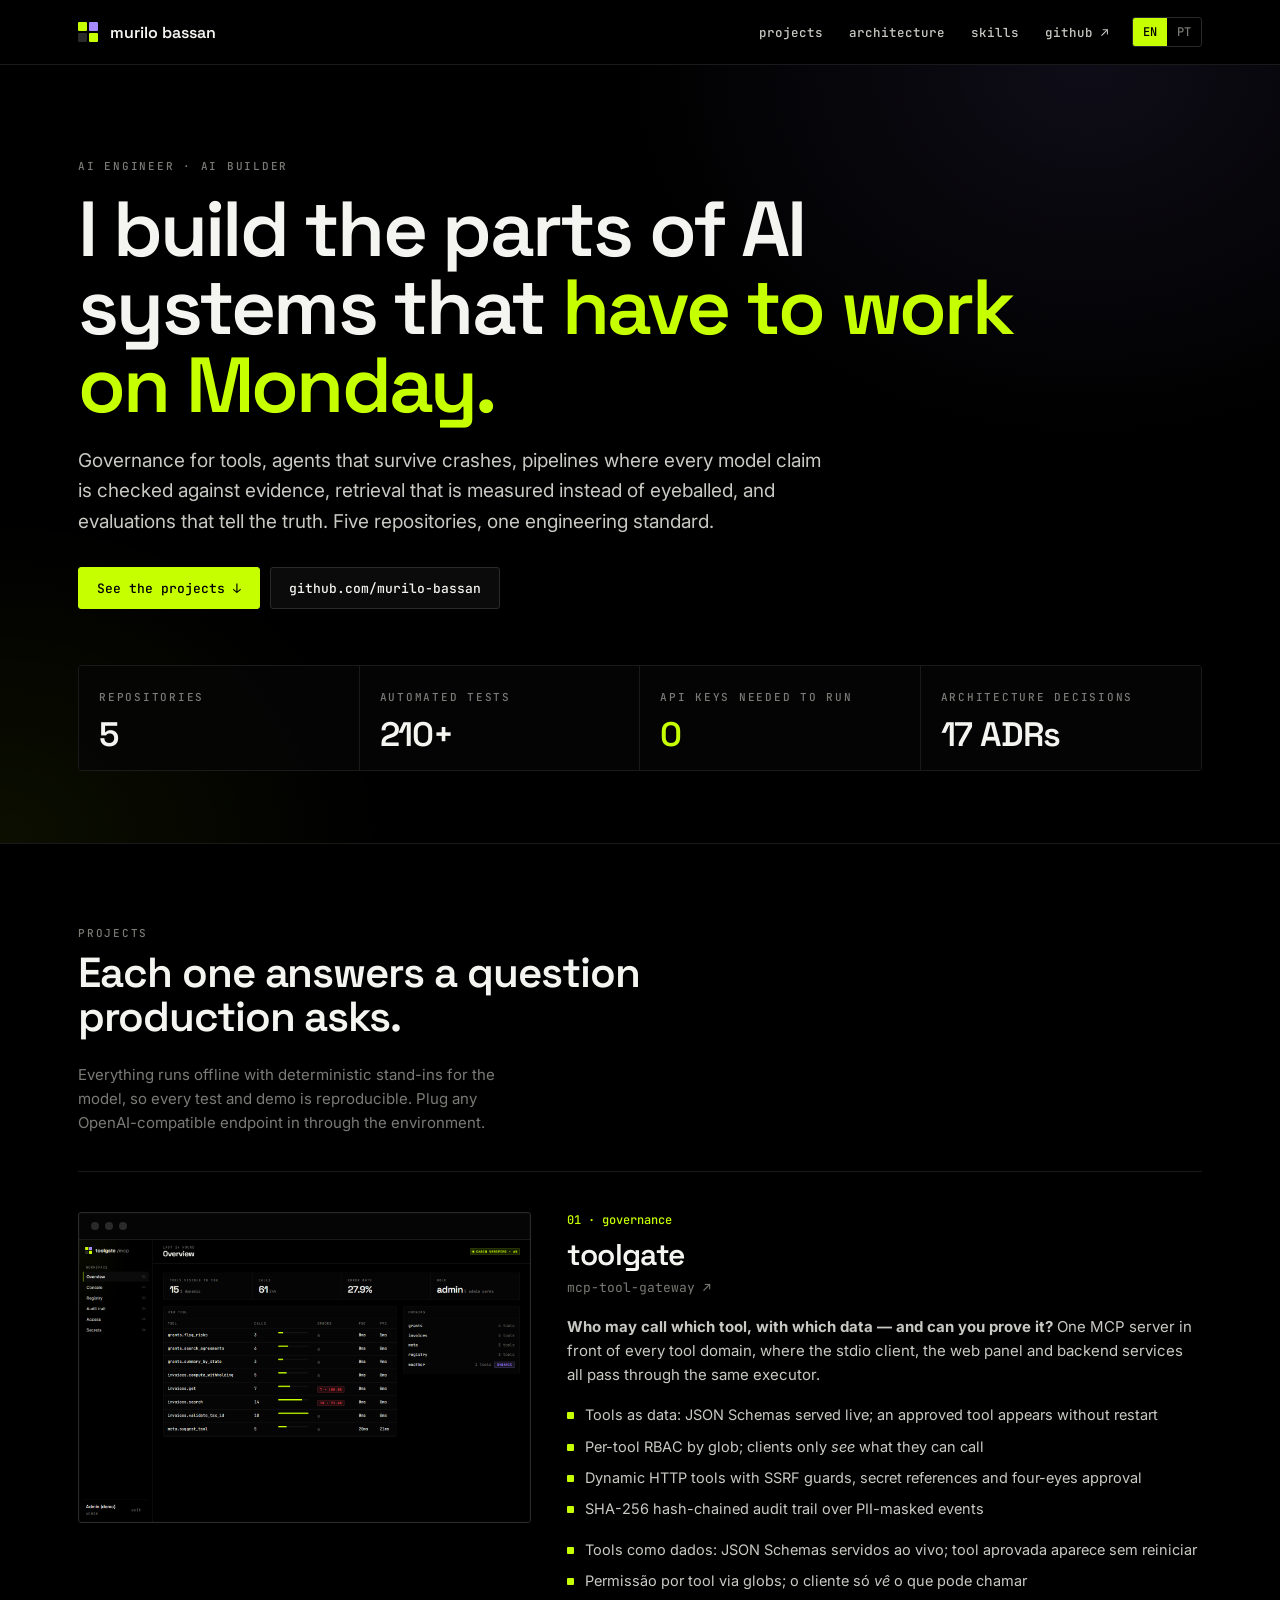
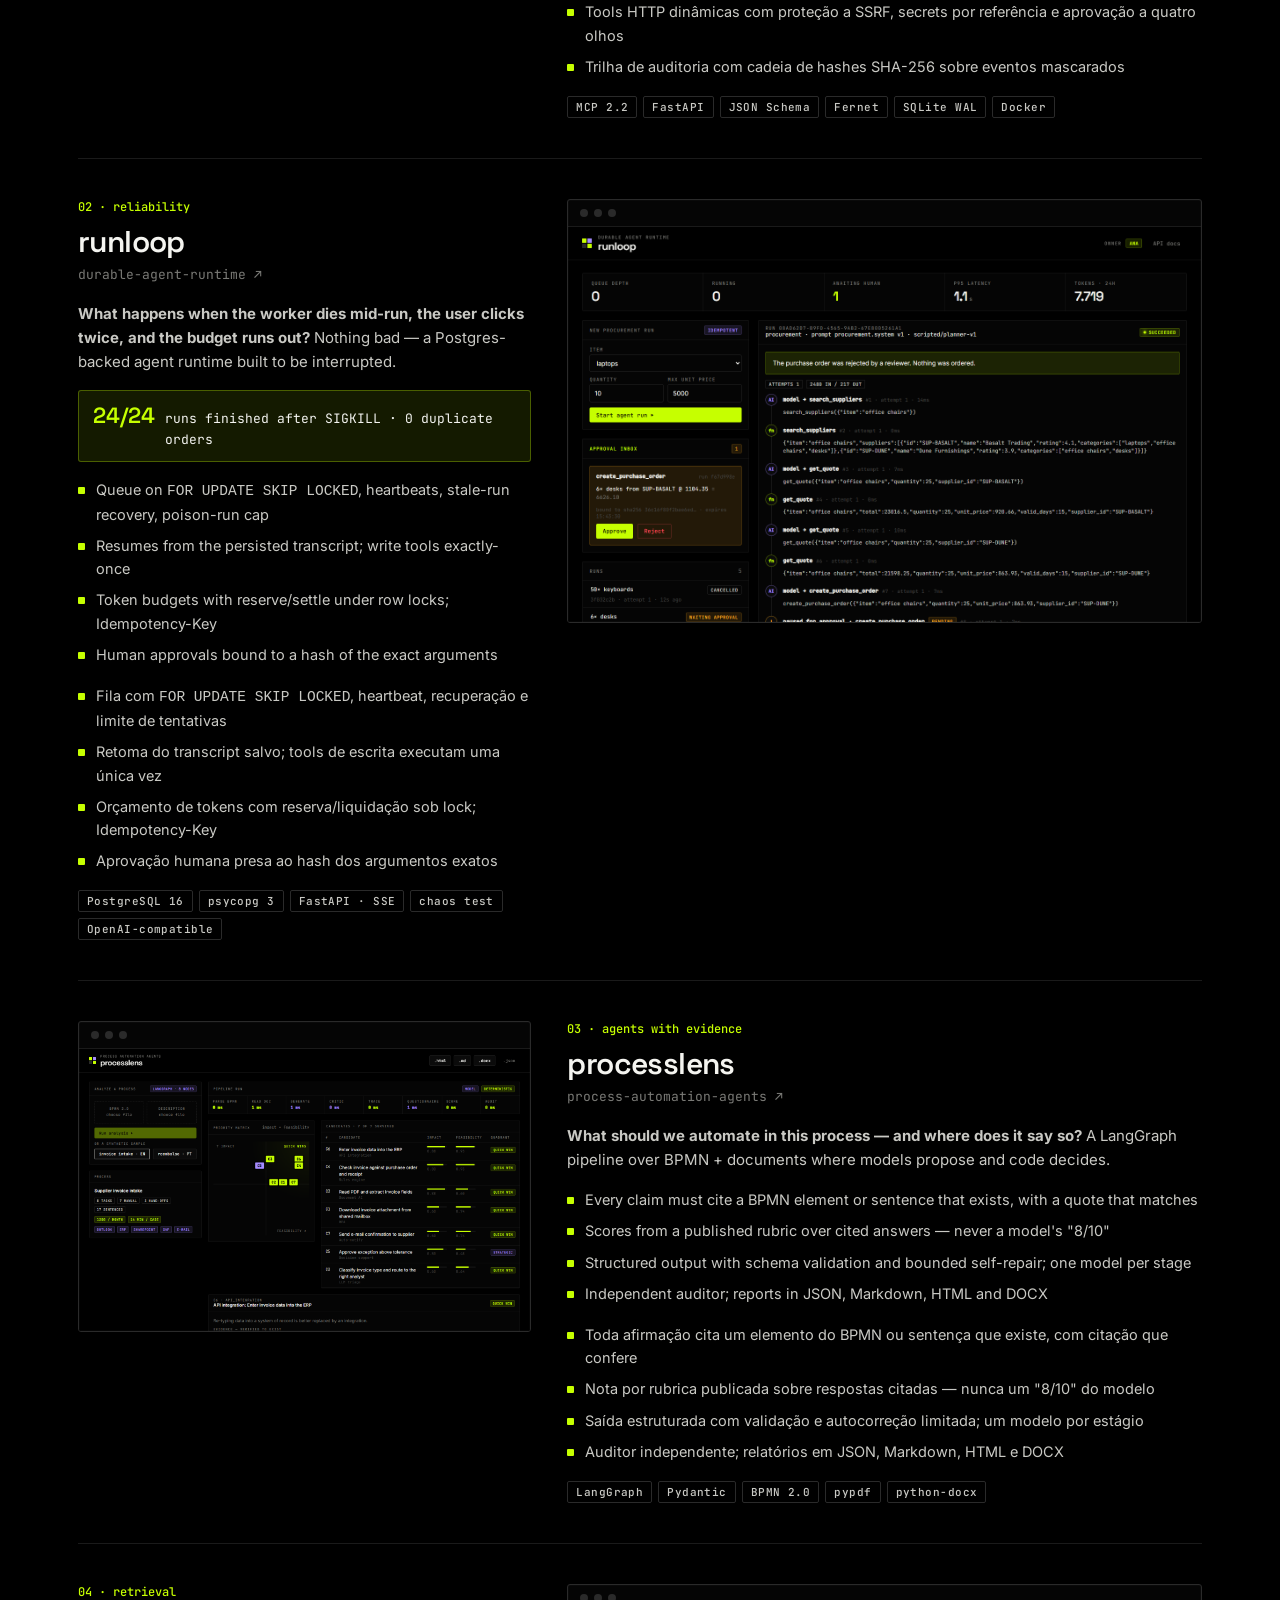
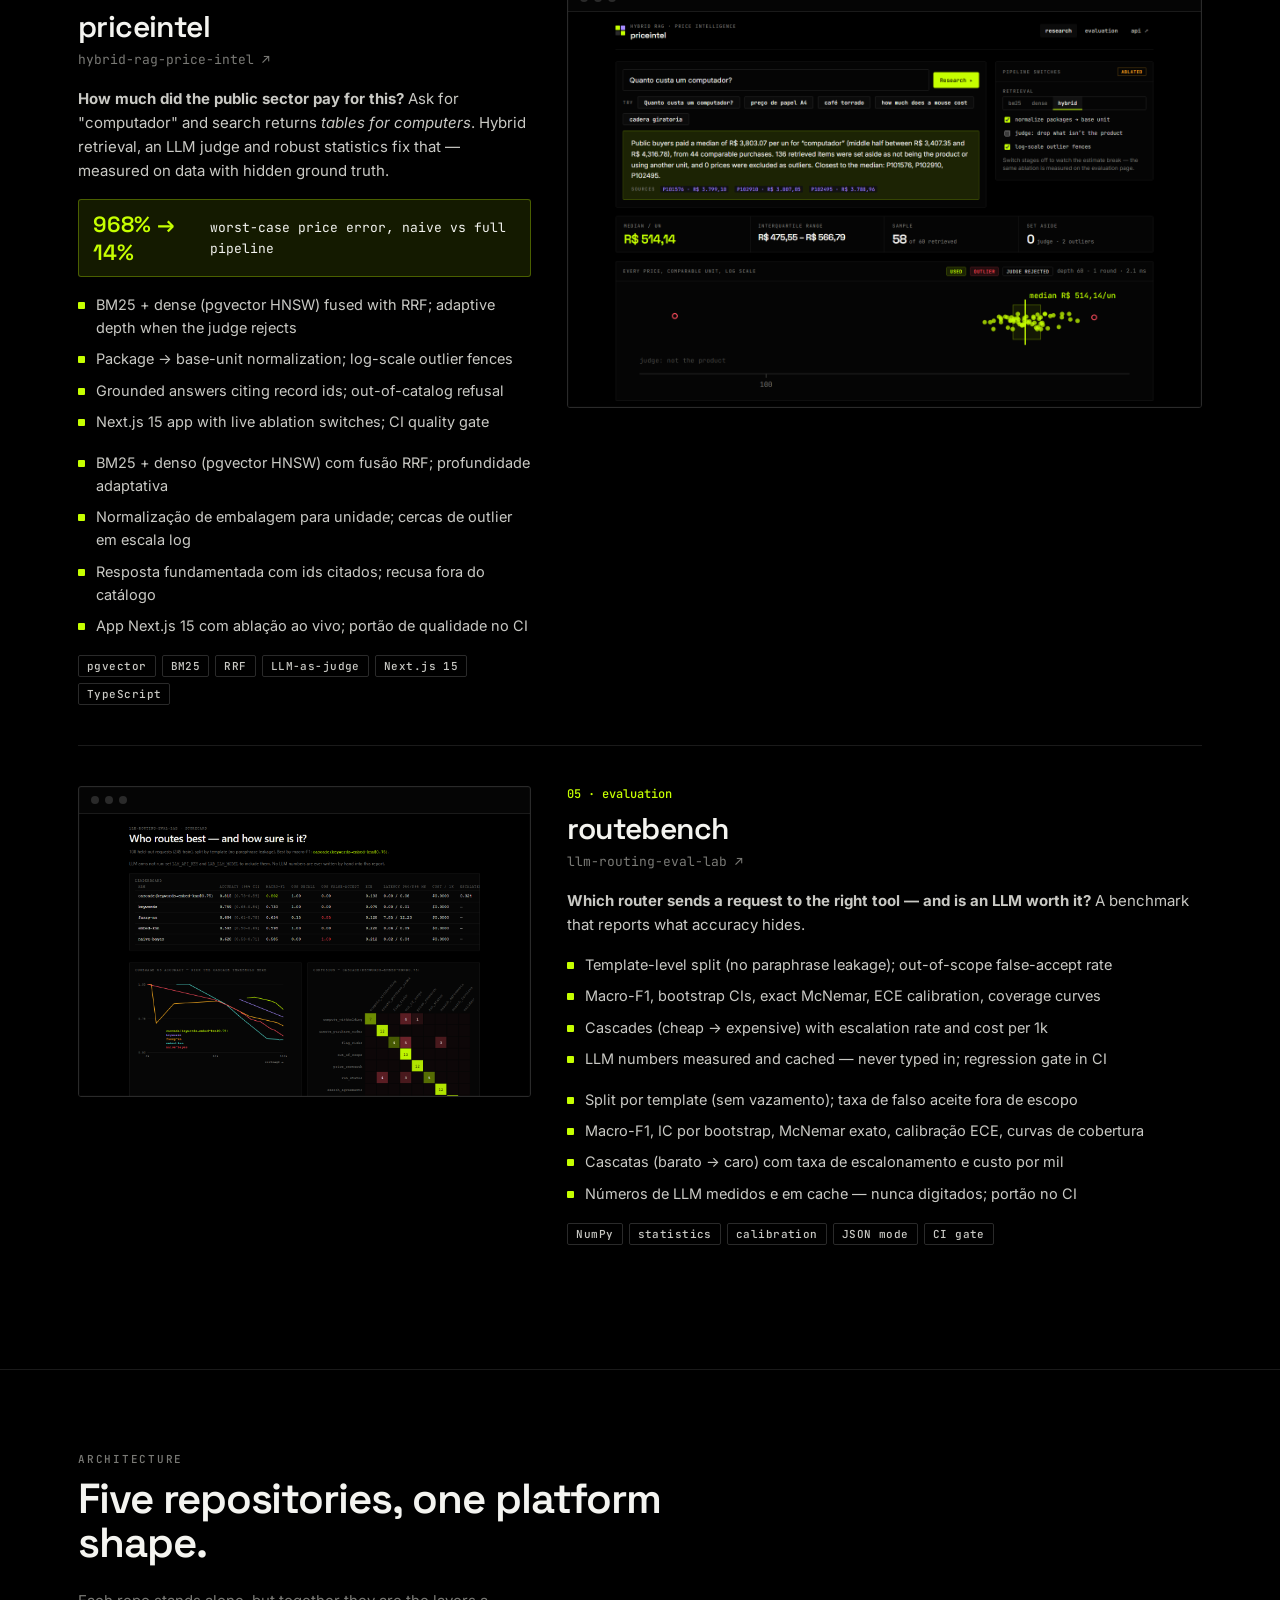
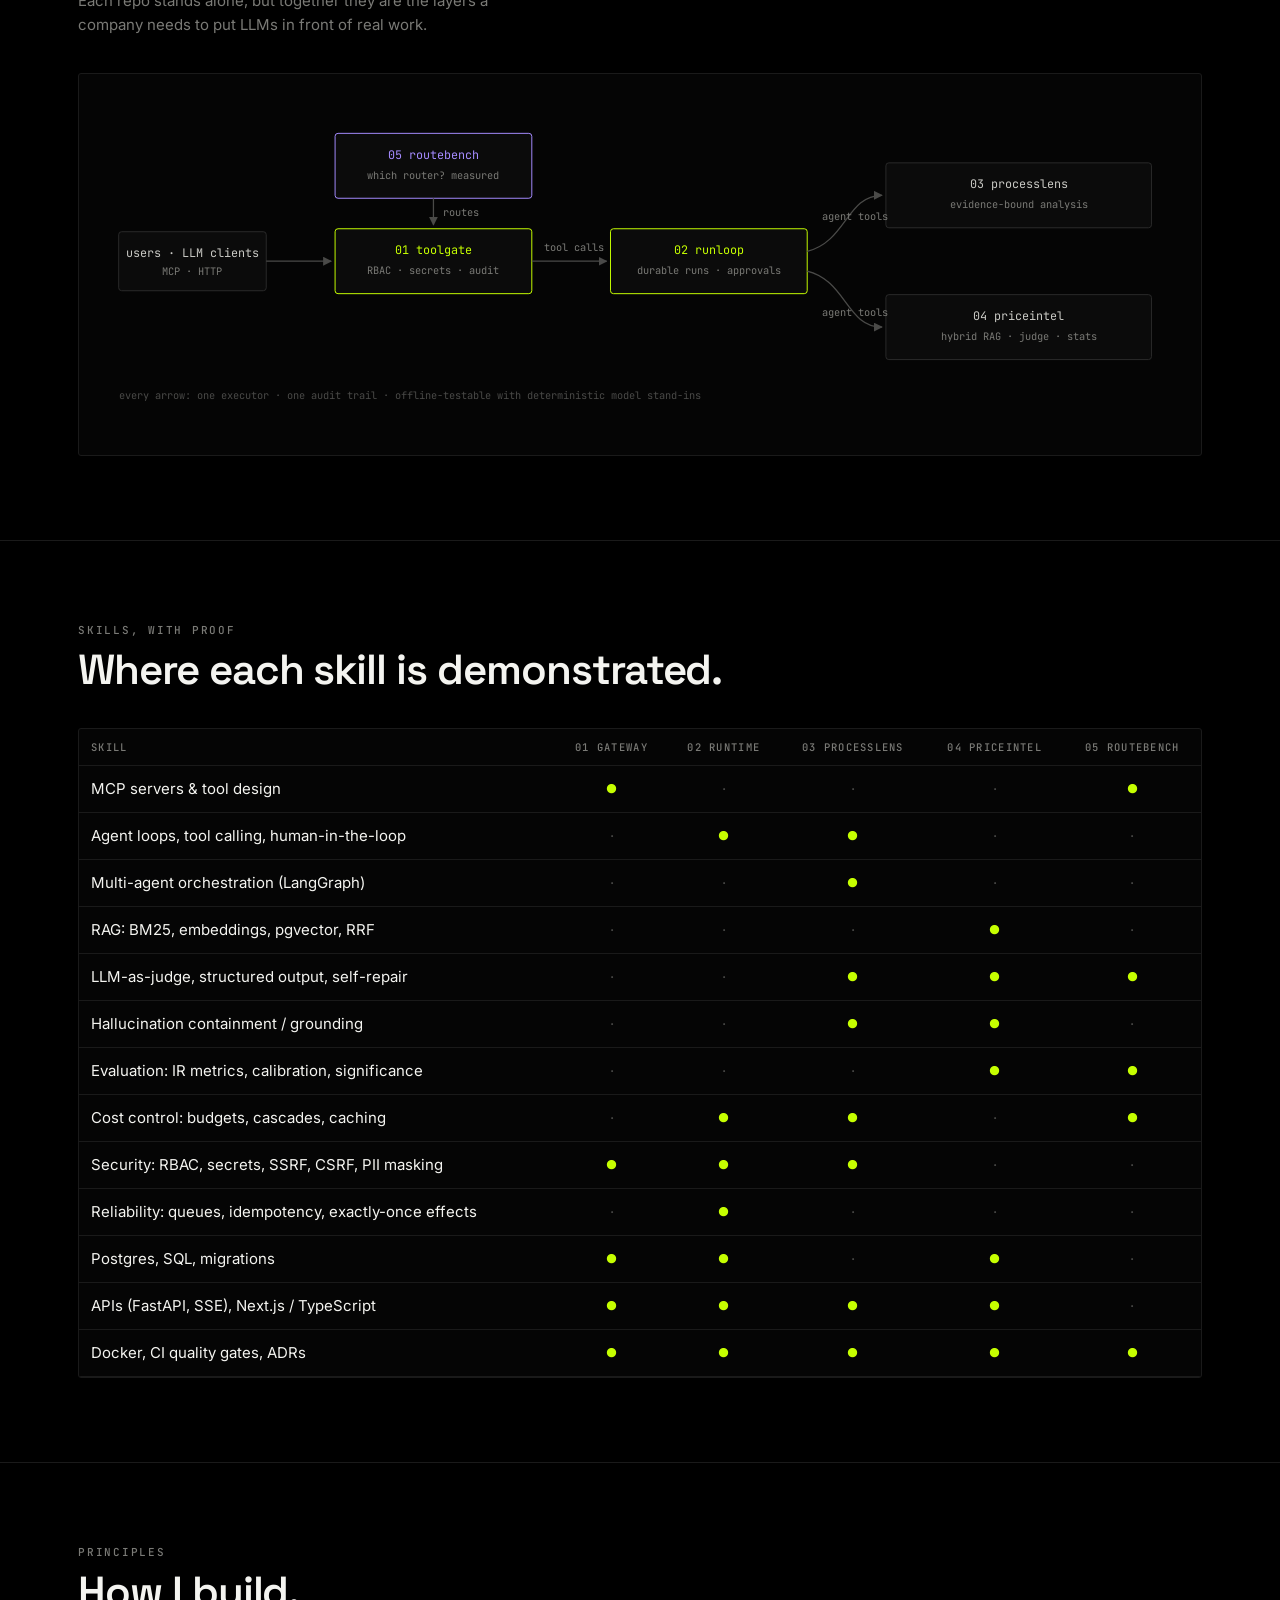
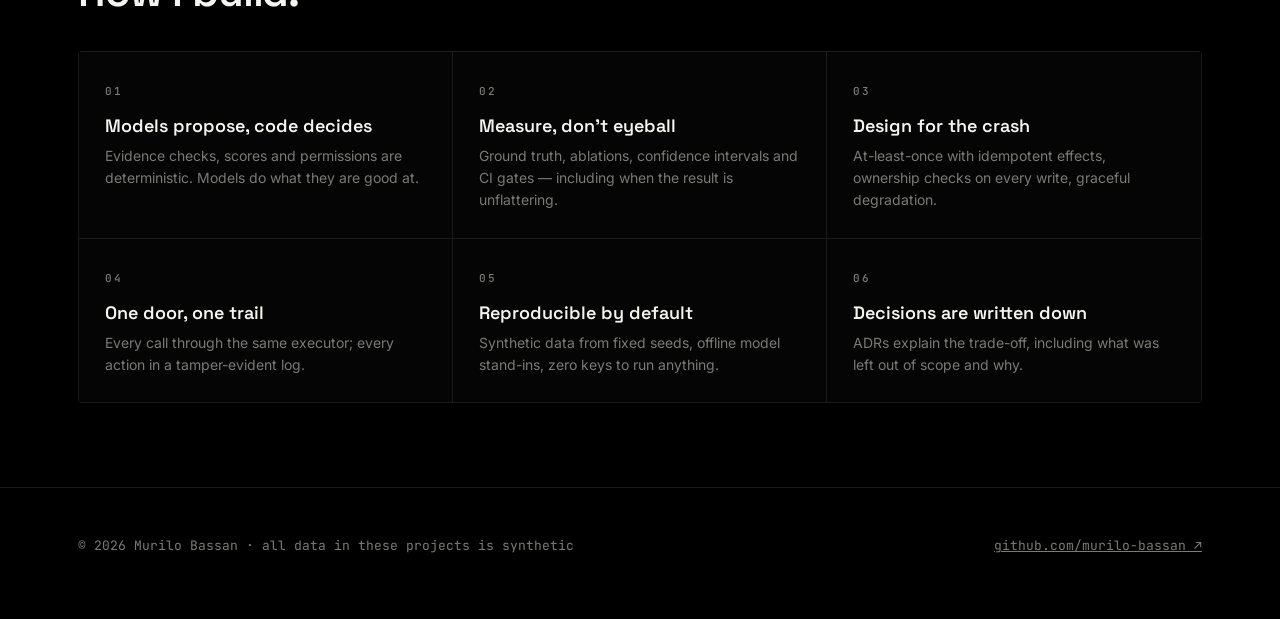
==== commit 53a3419e: "docs: full README in English and Portuguese, reader picks the language; refresh test counts" ====
--- a/index.html
+++ b/index.html
@@ -45,7 +45,7 @@
     </div>
     <div class="stats">
       <div class="stat"><span class="label" data-lang-en>repositories</span><span class="label" data-lang-pt>repositórios</span><b>5</b></div>
-      <div class="stat"><span class="label" data-lang-en>automated tests</span><span class="label" data-lang-pt>testes automatizados</span><b>190+</b></div>
+      <div class="stat"><span class="label" data-lang-en>automated tests</span><span class="label" data-lang-pt>testes automatizados</span><b>210+</b></div>
       <div class="stat"><span class="label" data-lang-en>API keys needed to run</span><span class="label" data-lang-pt>chaves de API para rodar</span><b class="accent">0</b></div>
       <div class="stat"><span class="label" data-lang-en>architecture decisions</span><span class="label" data-lang-pt>decisões de arquitetura</span><b>17 ADRs</b></div>
     </div>
@@ -85,7 +85,7 @@
         </ul>
         <div class="chips"><span class="chip">MCP 2.2</span><span class="chip">FastAPI</span><span class="chip">JSON Schema</span><span class="chip">Fernet</span><span class="chip">SQLite WAL</span><span class="chip">Docker</span></div>
       </div>
-      <div class="shot"><div class="bar"><i></i><i></i><i></i></div><img src="assets/gateway.png" alt="toolgate overview" loading="lazy"></div>
+      <div class="shot"><div class="bar"><i></i><i></i><i></i></div><a href="assets/gateway.png" target="_blank" rel="noreferrer" title="open full size"><img src="assets/gateway.png" alt="toolgate overview" loading="lazy"></a></div>
     </article>
 
     <article class="project">
@@ -110,7 +110,7 @@
         </ul>
         <div class="chips"><span class="chip">PostgreSQL 16</span><span class="chip">psycopg 3</span><span class="chip">FastAPI · SSE</span><span class="chip">chaos test</span><span class="chip">OpenAI-compatible</span></div>
       </div>
-      <div class="shot"><div class="bar"><i></i><i></i><i></i></div><img src="assets/runtime.png" alt="runloop console" loading="lazy"></div>
+      <div class="shot"><div class="bar"><i></i><i></i><i></i></div><a href="assets/runtime.png" target="_blank" rel="noreferrer" title="open full size"><img src="assets/runtime.png" alt="runloop console" loading="lazy"></a></div>
     </article>
 
     <article class="project">
@@ -134,7 +134,7 @@
         </ul>
         <div class="chips"><span class="chip">LangGraph</span><span class="chip">Pydantic</span><span class="chip">BPMN 2.0</span><span class="chip">pypdf</span><span class="chip">python-docx</span></div>
       </div>
-      <div class="shot"><div class="bar"><i></i><i></i><i></i></div><img src="assets/processlens.png" alt="processlens assessment" loading="lazy"></div>
+      <div class="shot"><div class="bar"><i></i><i></i><i></i></div><a href="assets/processlens.png" target="_blank" rel="noreferrer" title="open full size"><img src="assets/processlens.png" alt="processlens assessment" loading="lazy"></a></div>
     </article>
 
     <article class="project">
@@ -159,7 +159,7 @@
         </ul>
         <div class="chips"><span class="chip">pgvector</span><span class="chip">BM25</span><span class="chip">RRF</span><span class="chip">LLM-as-judge</span><span class="chip">Next.js 15</span><span class="chip">TypeScript</span></div>
       </div>
-      <div class="shot"><div class="bar"><i></i><i></i><i></i></div><img src="assets/priceintel.png" alt="priceintel with the judge switched off" loading="lazy"></div>
+      <div class="shot"><div class="bar"><i></i><i></i><i></i></div><a href="assets/priceintel.png" target="_blank" rel="noreferrer" title="open full size"><img src="assets/priceintel.png" alt="priceintel with the judge switched off" loading="lazy"></a></div>
     </article>
 
     <article class="project">
@@ -183,7 +183,7 @@
         </ul>
         <div class="chips"><span class="chip">NumPy</span><span class="chip">statistics</span><span class="chip">calibration</span><span class="chip">JSON mode</span><span class="chip">CI gate</span></div>
       </div>
-      <div class="shot"><div class="bar"><i></i><i></i><i></i></div><img src="assets/routebench.png" alt="routebench scorecard" loading="lazy"></div>
+      <div class="shot"><div class="bar"><i></i><i></i><i></i></div><a href="assets/routebench.png" target="_blank" rel="noreferrer" title="open full size"><img src="assets/routebench.png" alt="routebench scorecard" loading="lazy"></a></div>
     </article>
   </div>
 </section>
--- a/styles.css
+++ b/styles.css
@@ -118,3 +118,4 @@
   .links a.hide-sm { display: none; }
   .hero { padding: 64px 0 48px; }
 }
+.shot a { display: block; cursor: zoom-in; }
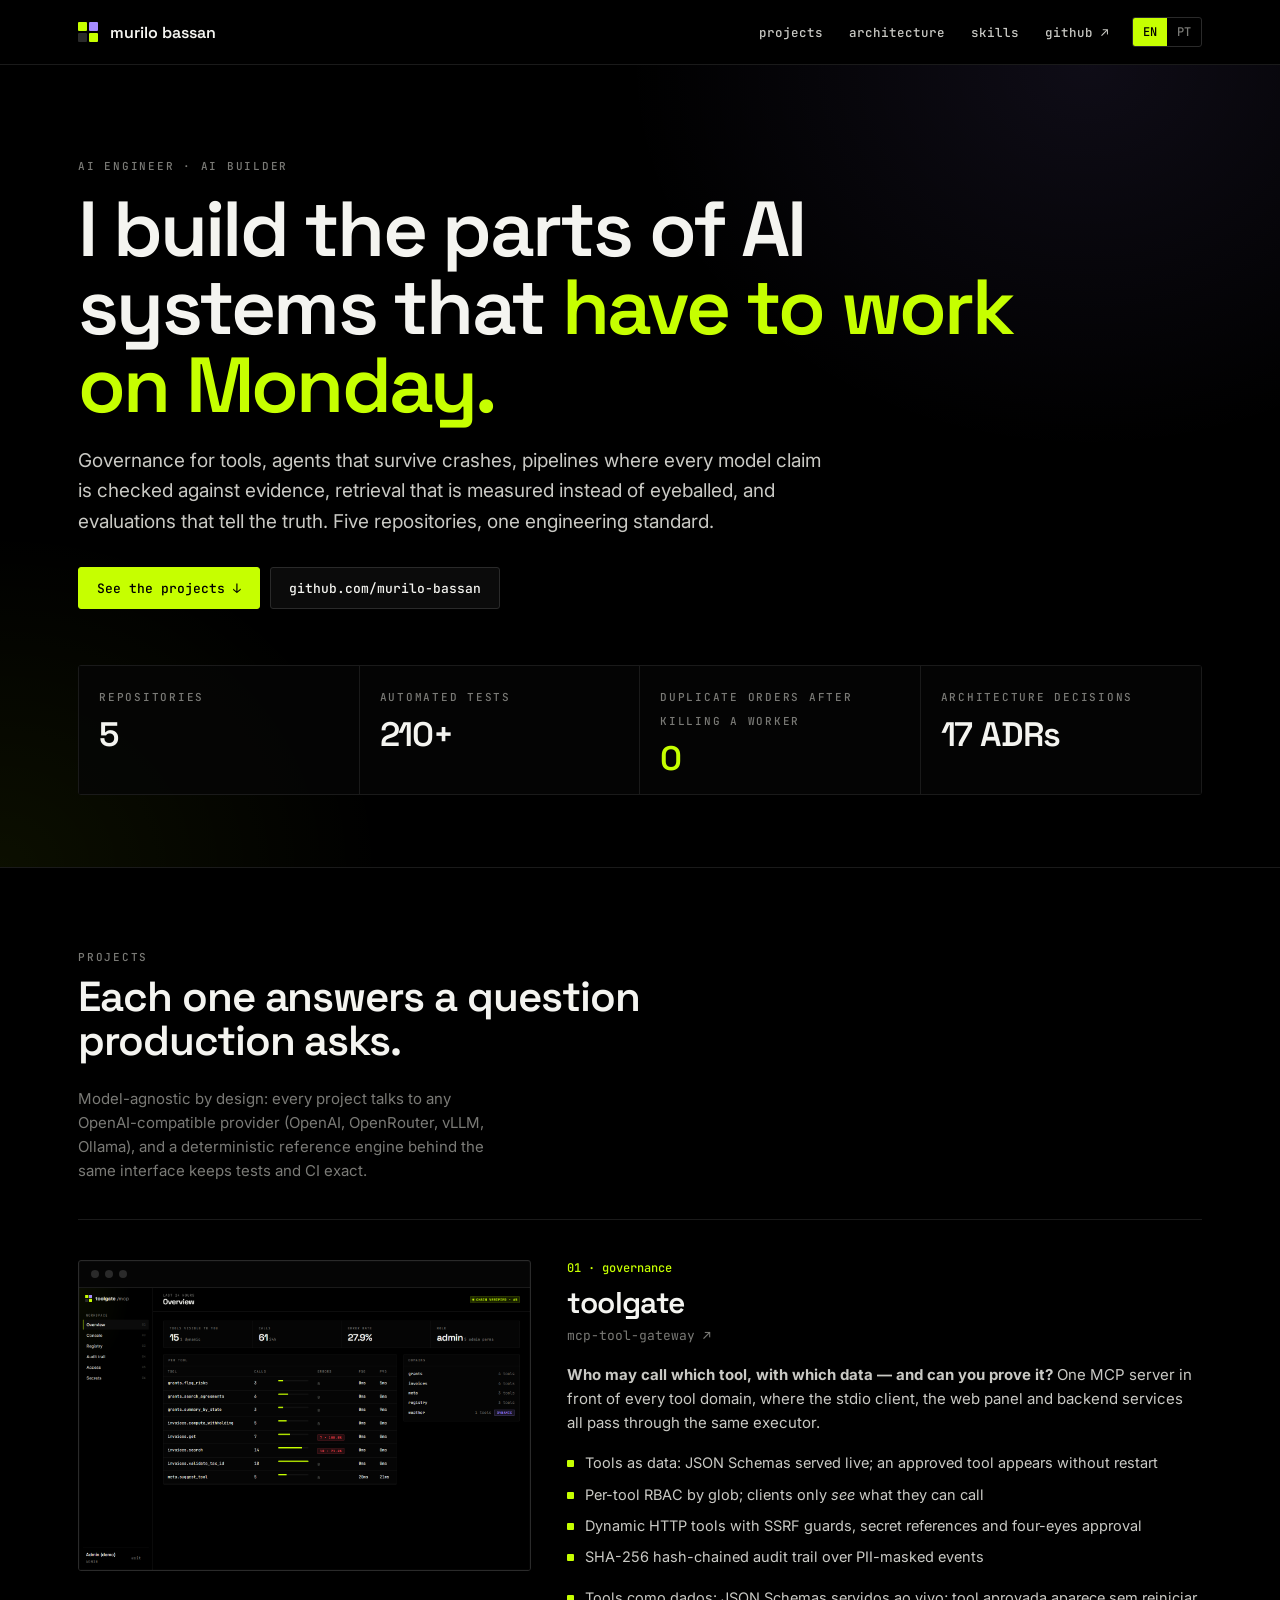
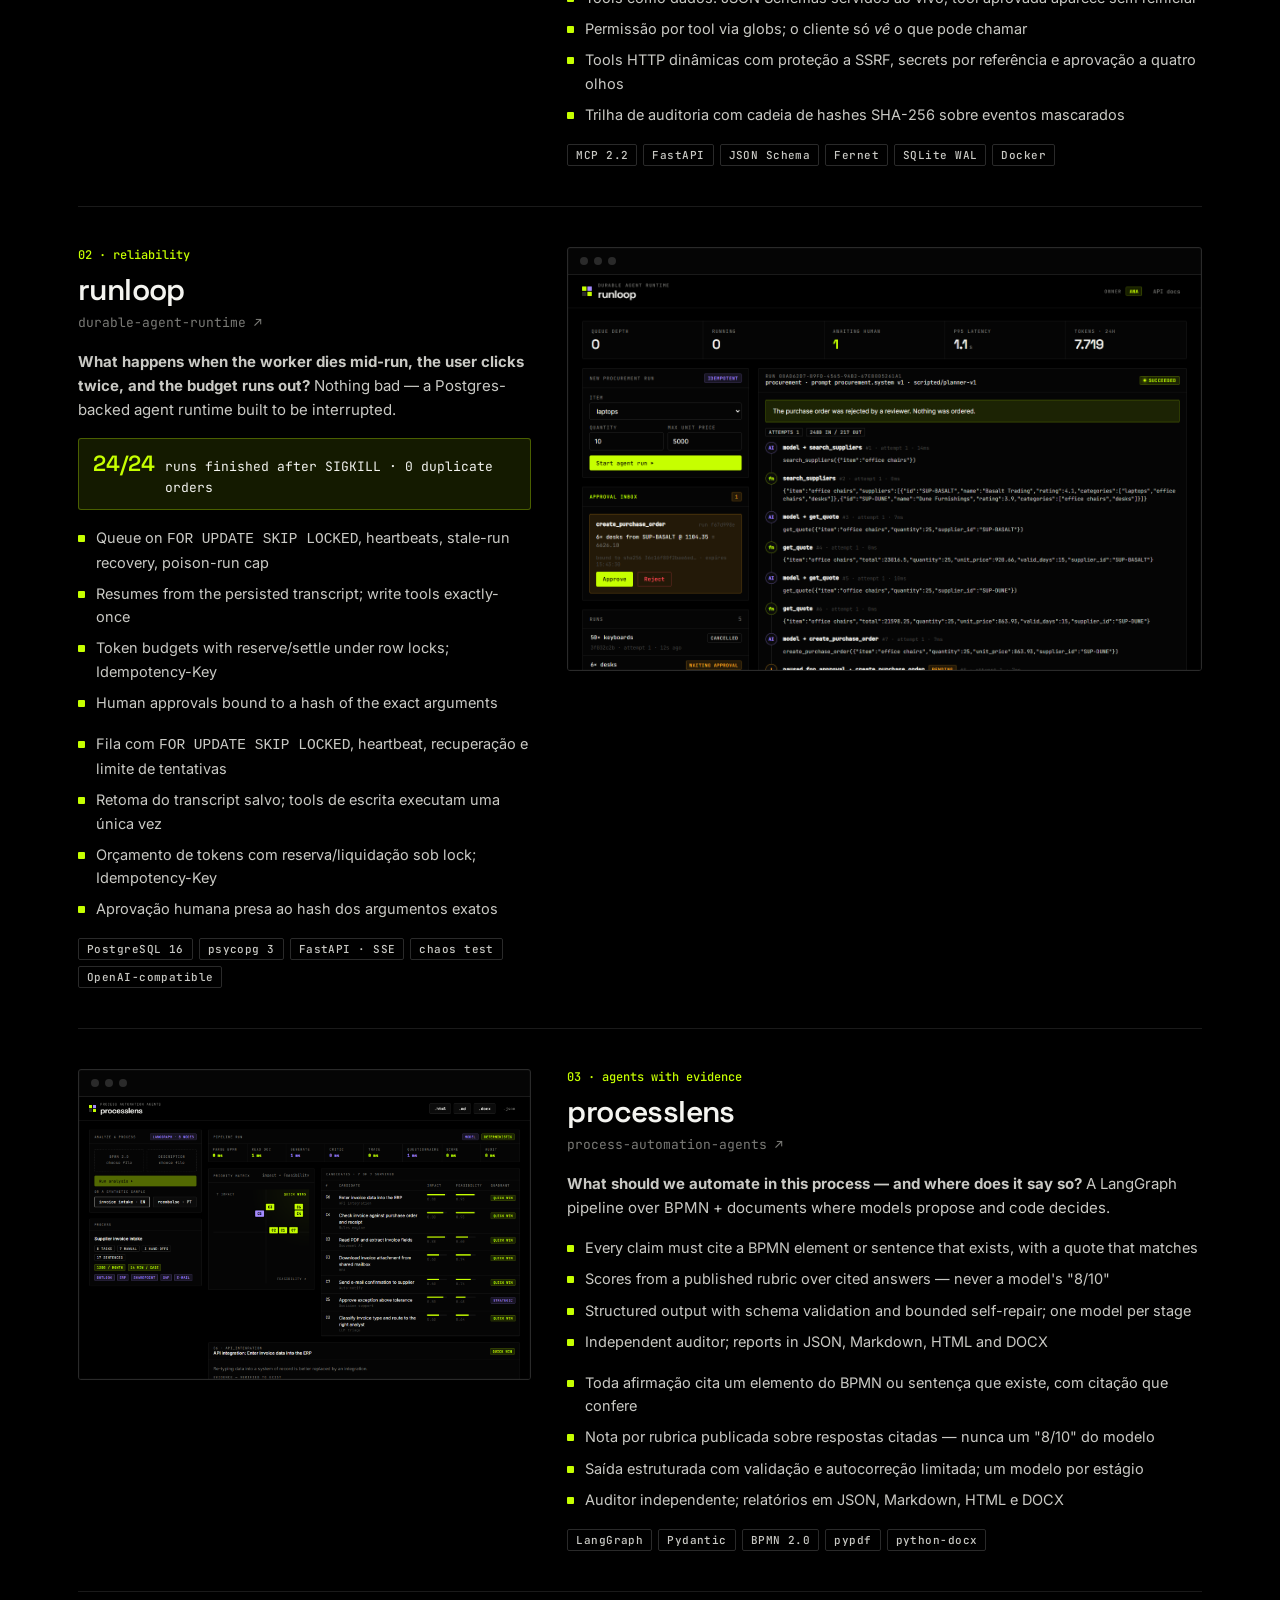
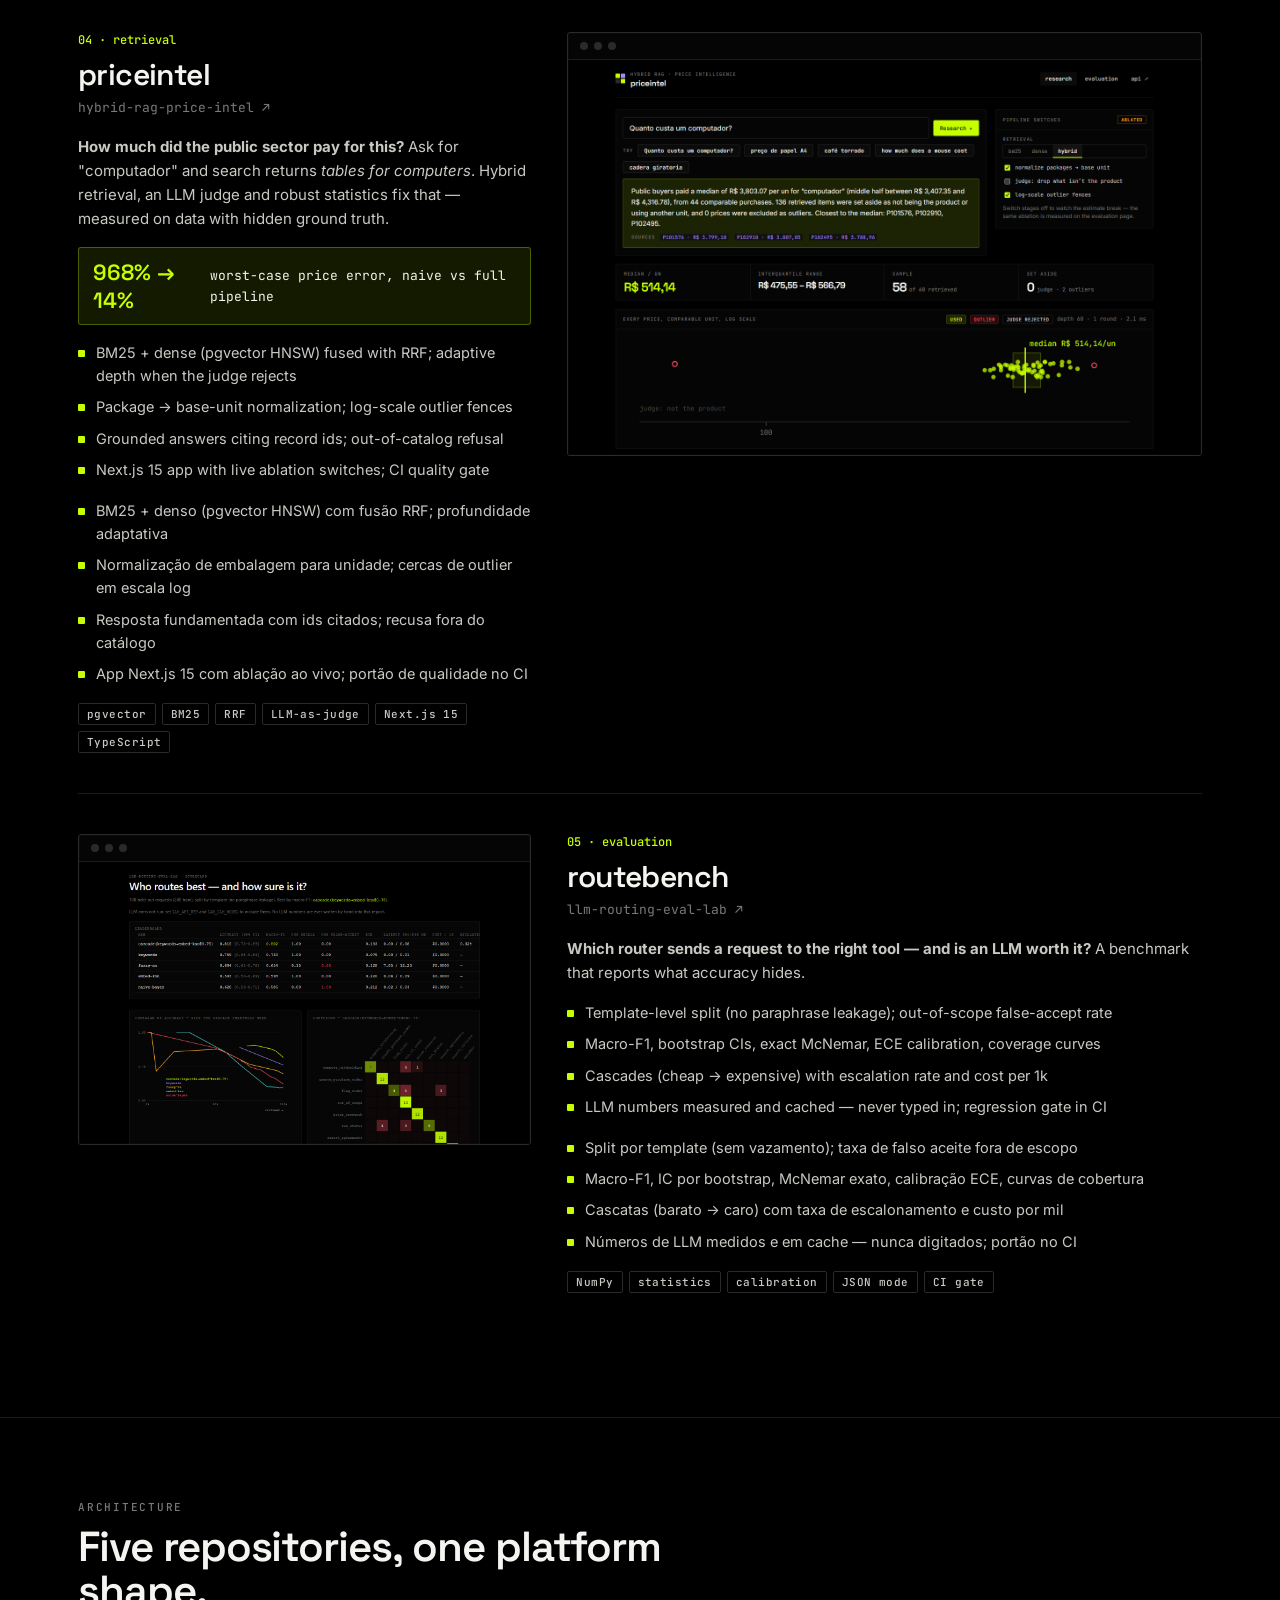
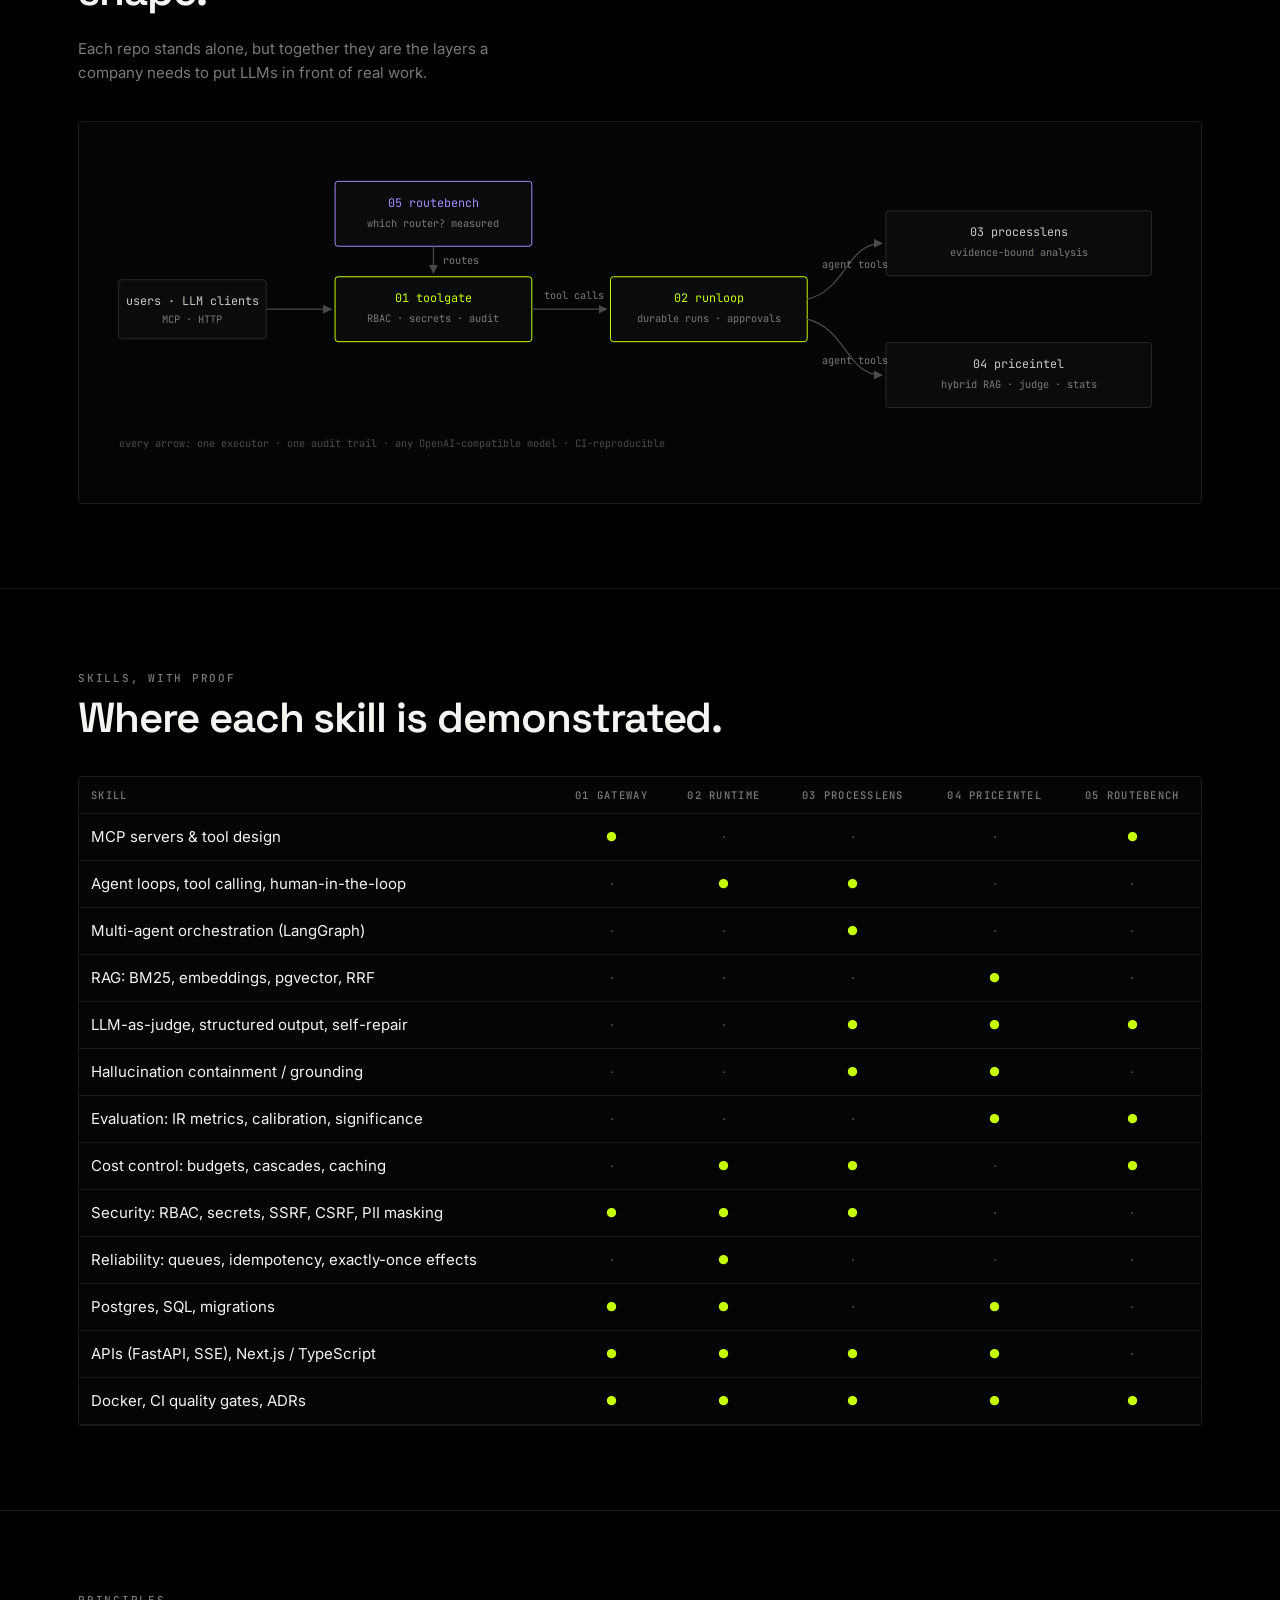
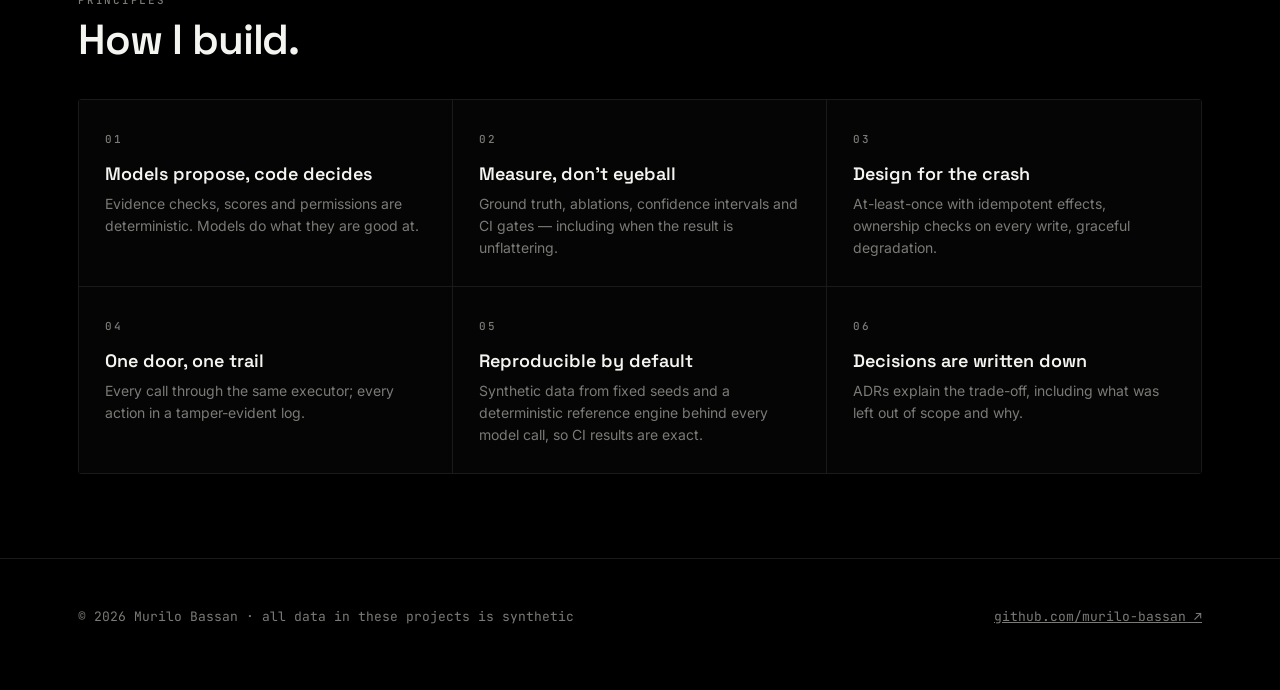
==== commit 6f6c2a93: "docs: describe the model layer as provider-agnostic instead of key-free" ====
--- a/index.html
+++ b/index.html
@@ -46,7 +46,7 @@
     <div class="stats">
       <div class="stat"><span class="label" data-lang-en>repositories</span><span class="label" data-lang-pt>repositórios</span><b>5</b></div>
       <div class="stat"><span class="label" data-lang-en>automated tests</span><span class="label" data-lang-pt>testes automatizados</span><b>210+</b></div>
-      <div class="stat"><span class="label" data-lang-en>API keys needed to run</span><span class="label" data-lang-pt>chaves de API para rodar</span><b class="accent">0</b></div>
+      <div class="stat"><span class="label" data-lang-en>duplicate orders after killing a worker</span><span class="label" data-lang-pt>pedidos duplicados após matar um worker</span><b class="accent">0</b></div>
       <div class="stat"><span class="label" data-lang-en>architecture decisions</span><span class="label" data-lang-pt>decisões de arquitetura</span><b>17 ADRs</b></div>
     </div>
   </div>
@@ -60,8 +60,8 @@
         <h2 data-lang-en>Each one answers a question production asks.</h2>
         <h2 data-lang-pt>Cada um responde a uma pergunta que a produção faz.</h2>
       </div>
-      <p data-lang-en>Everything runs offline with deterministic stand-ins for the model, so every test and demo is reproducible. Plug any OpenAI-compatible endpoint in through the environment.</p>
-      <p data-lang-pt>Tudo roda offline com substitutos determinísticos do modelo, então todo teste e demo é reproduzível. Qualquer endpoint compatível com OpenAI entra pelo ambiente.</p>
+      <p data-lang-en>Model-agnostic by design: every project talks to any OpenAI-compatible provider (OpenAI, OpenRouter, vLLM, Ollama), and a deterministic reference engine behind the same interface keeps tests and CI exact.</p>
+      <p data-lang-pt>Agnóstico de modelo por design: todo projeto fala com qualquer provedor compatível com OpenAI (OpenAI, OpenRouter, vLLM, Ollama), e um motor de referência determinístico atrás da mesma interface mantém testes e CI exatos.</p>
     </div>
 
     <article class="project">
@@ -227,7 +227,7 @@
         </g>
         <g font-size="10.5" fill="#7a7a76">
           <text x="350" y="124">routes</text><text x="452" y="160">tool calls</text><text x="735" y="128">agent tools</text><text x="735" y="226">agent tools</text>
-          <text x="20" y="310" fill="#4a4a48">every arrow: one executor · one audit trail · offline-testable with deterministic model stand-ins</text>
+          <text x="20" y="310" fill="#4a4a48">every arrow: one executor · one audit trail · any OpenAI-compatible model · CI-reproducible</text>
         </g>
       </svg>
     </div>
@@ -289,8 +289,8 @@
         <p data-lang-pt>Toda chamada pelo mesmo executor; toda ação numa trilha à prova de adulteração.</p></div>
       <div class="principle"><span class="label">05</span>
         <h4 data-lang-en>Reproducible by default</h4><h4 data-lang-pt>Reproduzível por padrão</h4>
-        <p data-lang-en>Synthetic data from fixed seeds, offline model stand-ins, zero keys to run anything.</p>
-        <p data-lang-pt>Dados sintéticos com semente fixa, substitutos offline do modelo, nenhuma chave para rodar.</p></div>
+        <p data-lang-en>Synthetic data from fixed seeds and a deterministic reference engine behind every model call, so CI results are exact.</p>
+        <p data-lang-pt>Dados sintéticos com semente fixa e um motor de referência determinístico atrás de cada chamada de modelo, então os resultados do CI são exatos.</p></div>
       <div class="principle"><span class="label">06</span>
         <h4 data-lang-en>Decisions are written down</h4><h4 data-lang-pt>Decisões ficam escritas</h4>
         <p data-lang-en>ADRs explain the trade-off, including what was left out of scope and why.</p>
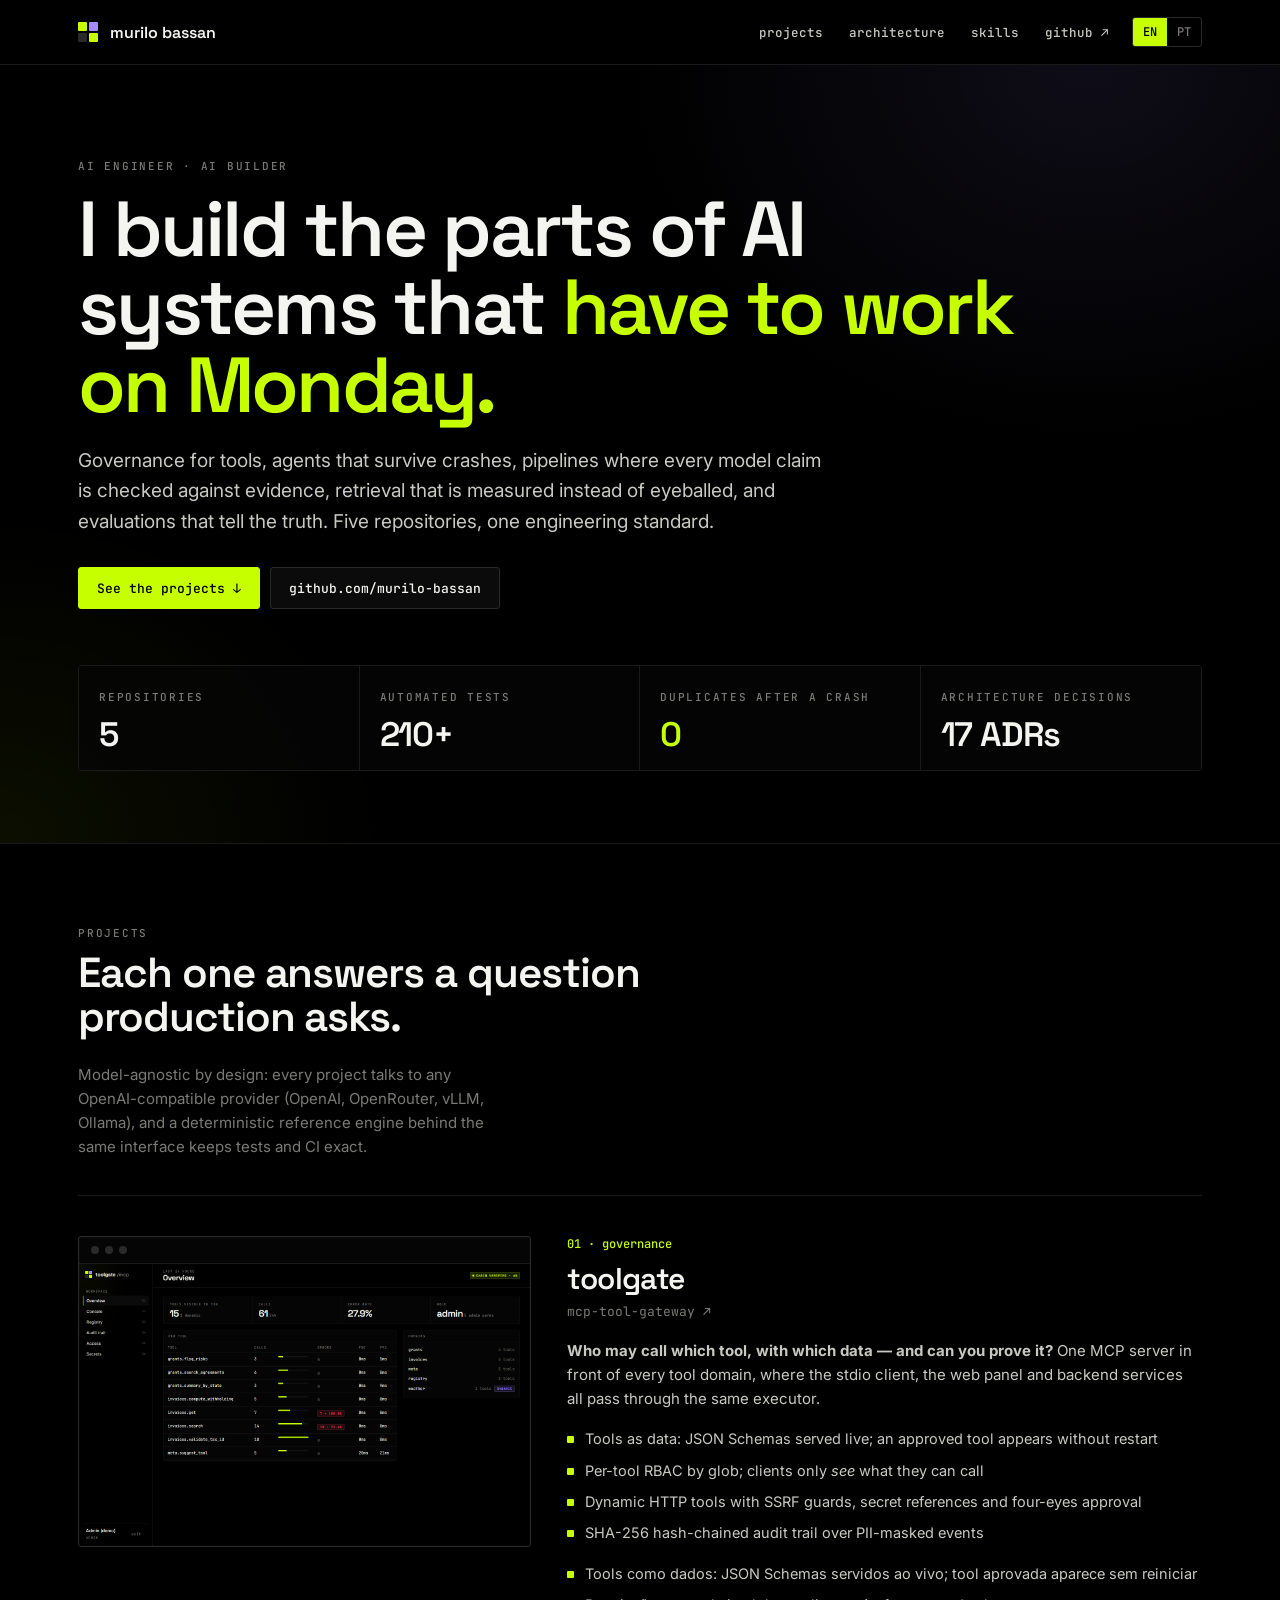
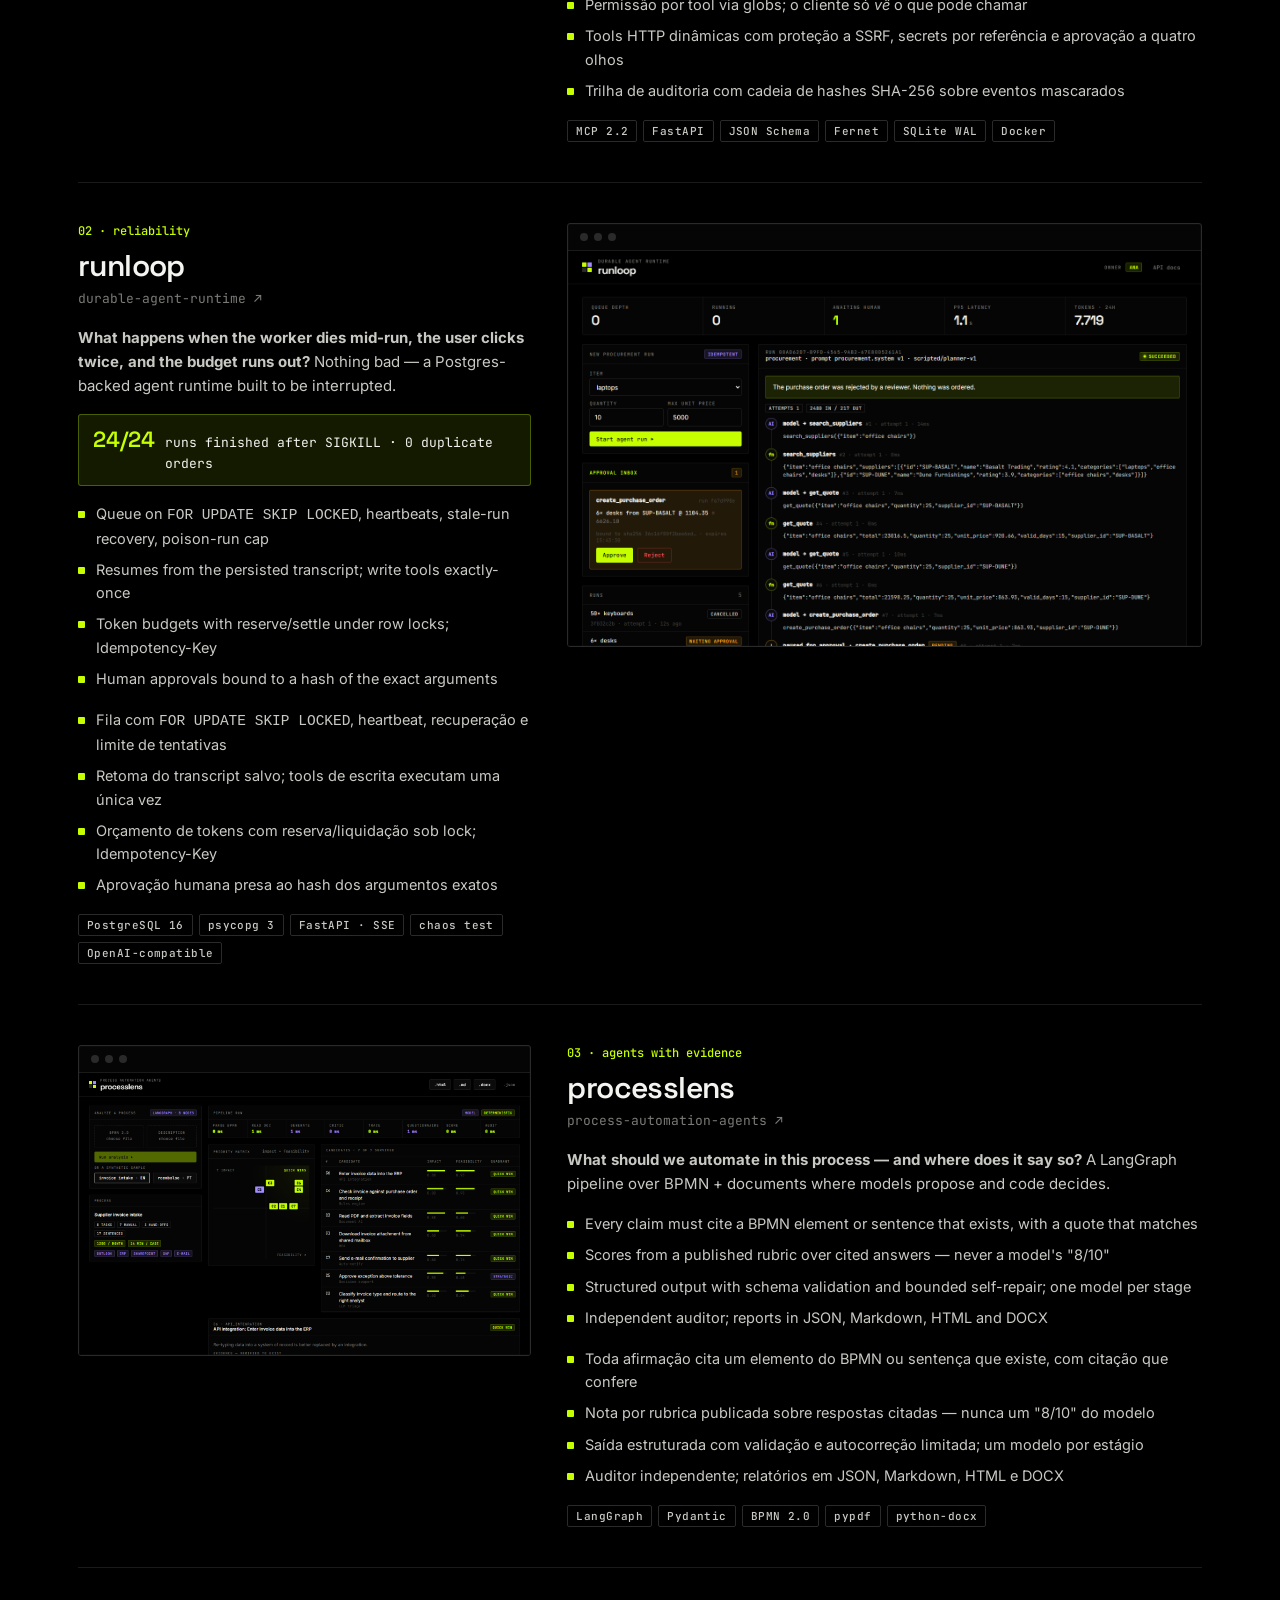
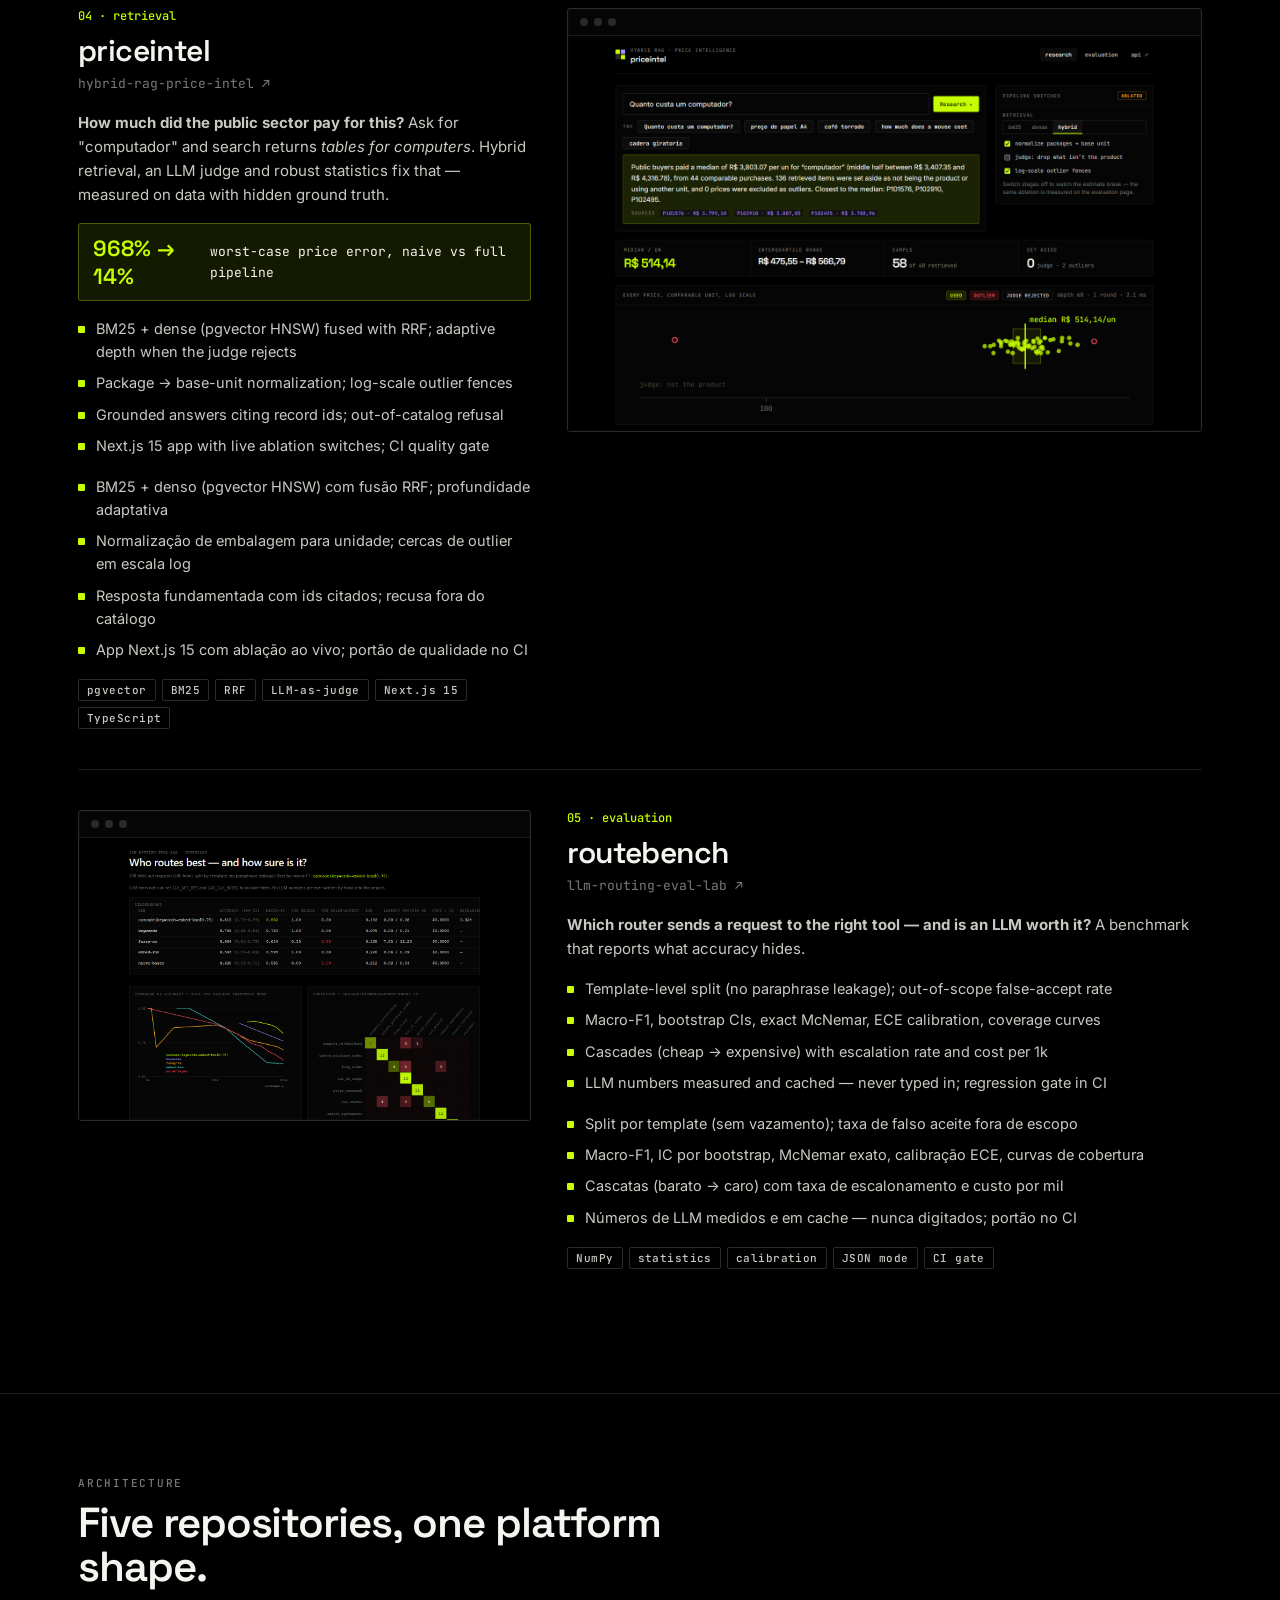
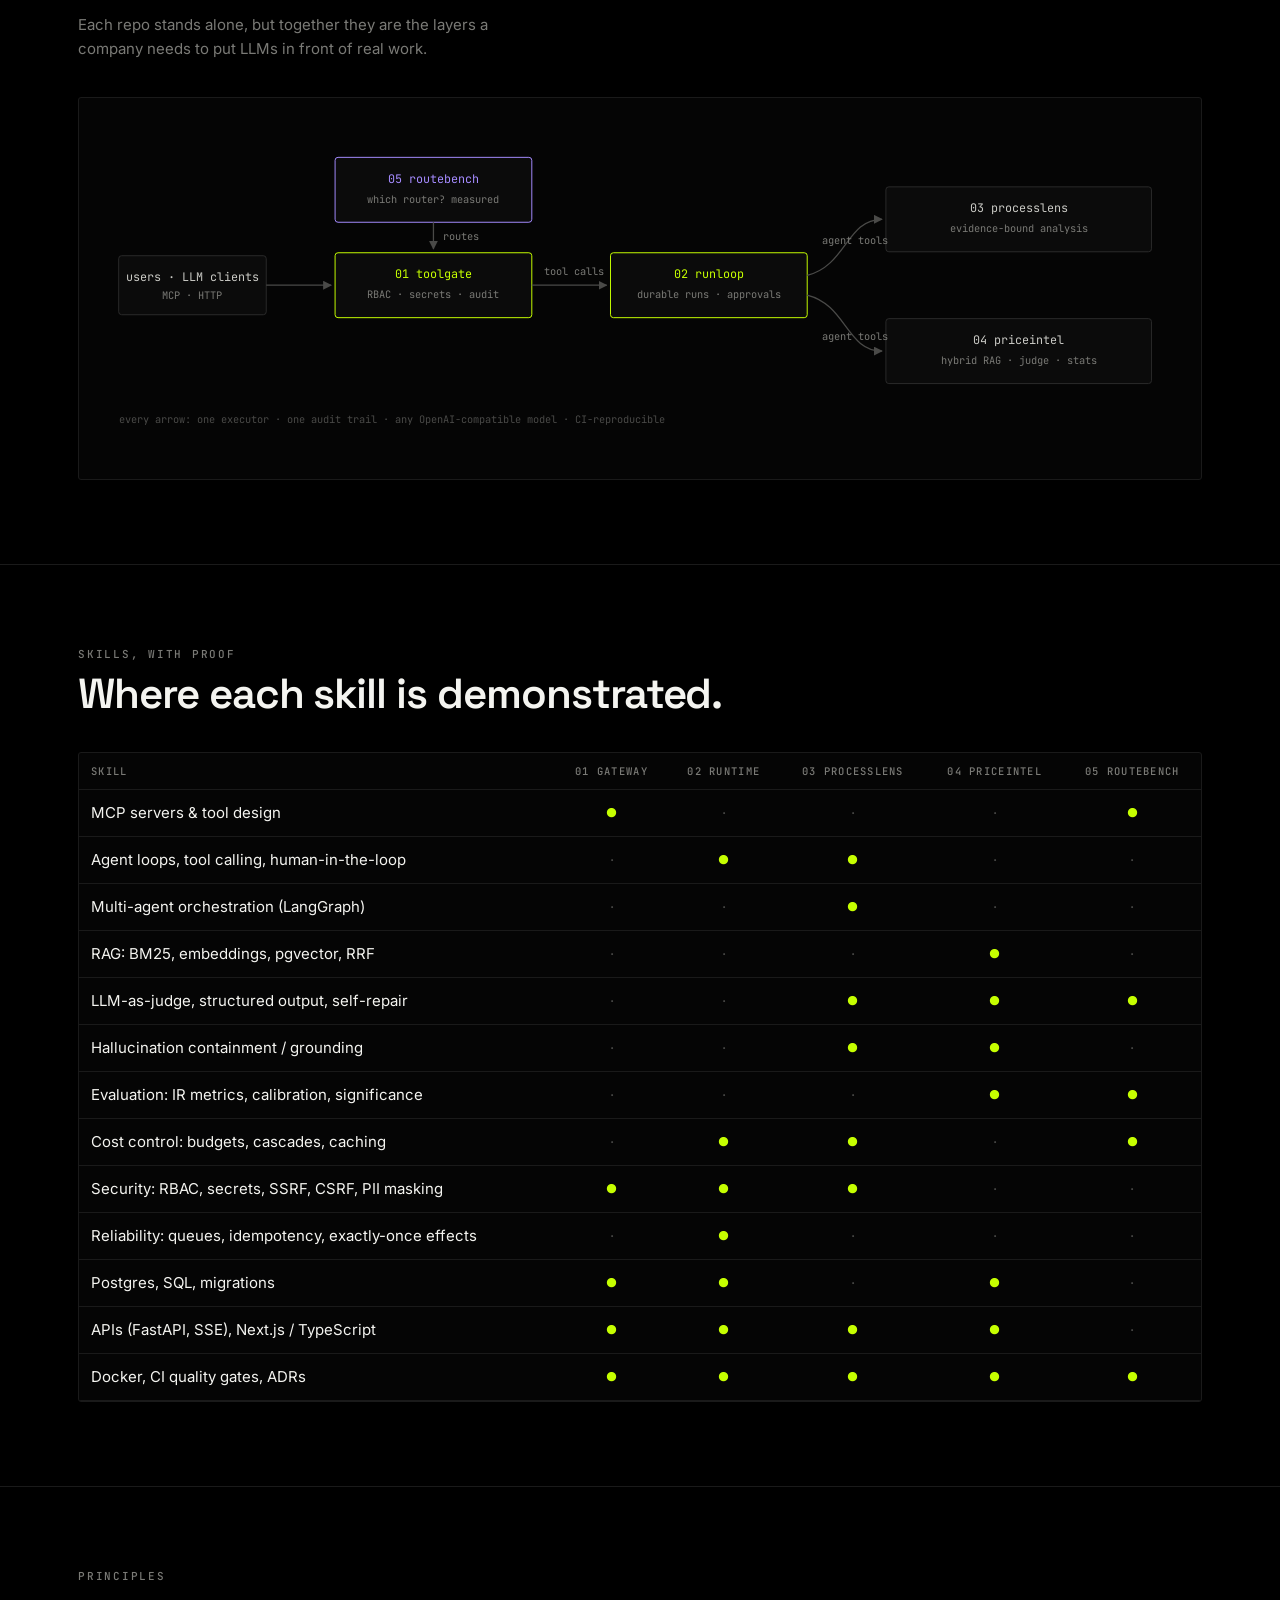
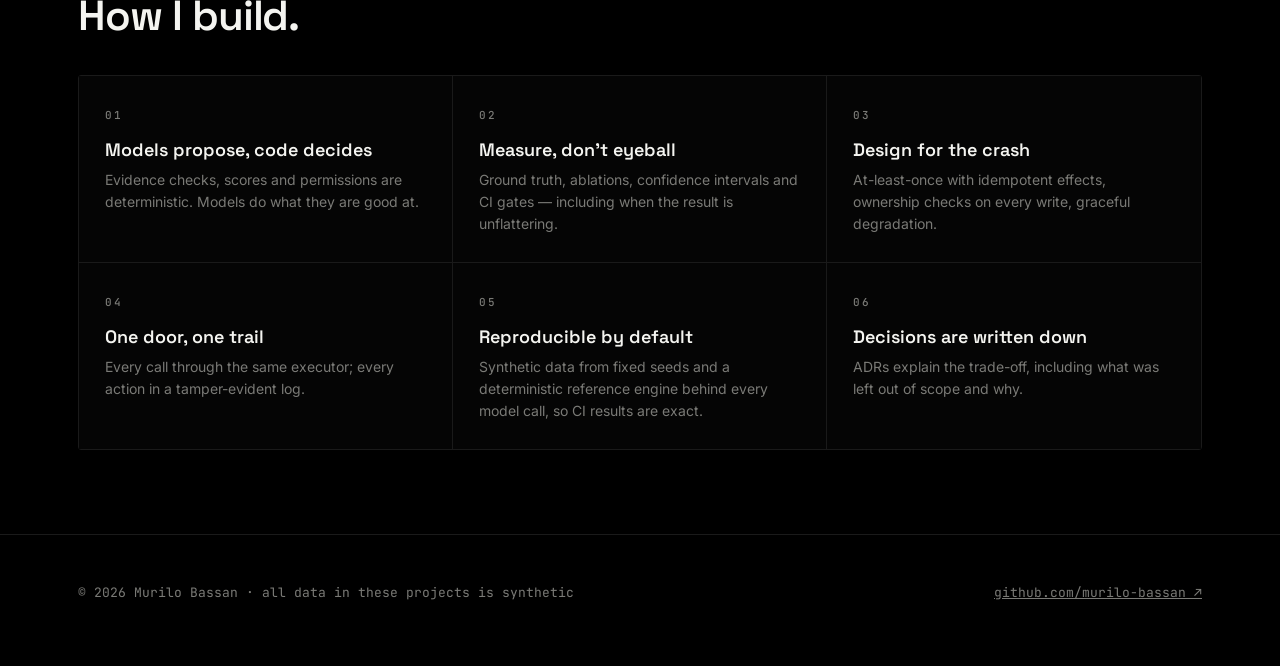
==== commit 32d95225: "site: shorter label for the chaos-drill stat" ====
--- a/index.html
+++ b/index.html
@@ -46,7 +46,7 @@
     <div class="stats">
       <div class="stat"><span class="label" data-lang-en>repositories</span><span class="label" data-lang-pt>repositórios</span><b>5</b></div>
       <div class="stat"><span class="label" data-lang-en>automated tests</span><span class="label" data-lang-pt>testes automatizados</span><b>210+</b></div>
-      <div class="stat"><span class="label" data-lang-en>duplicate orders after killing a worker</span><span class="label" data-lang-pt>pedidos duplicados após matar um worker</span><b class="accent">0</b></div>
+      <div class="stat"><span class="label" data-lang-en>duplicates after a crash</span><span class="label" data-lang-pt>duplicados após queda</span><b class="accent">0</b></div>
       <div class="stat"><span class="label" data-lang-en>architecture decisions</span><span class="label" data-lang-pt>decisões de arquitetura</span><b>17 ADRs</b></div>
     </div>
   </div>
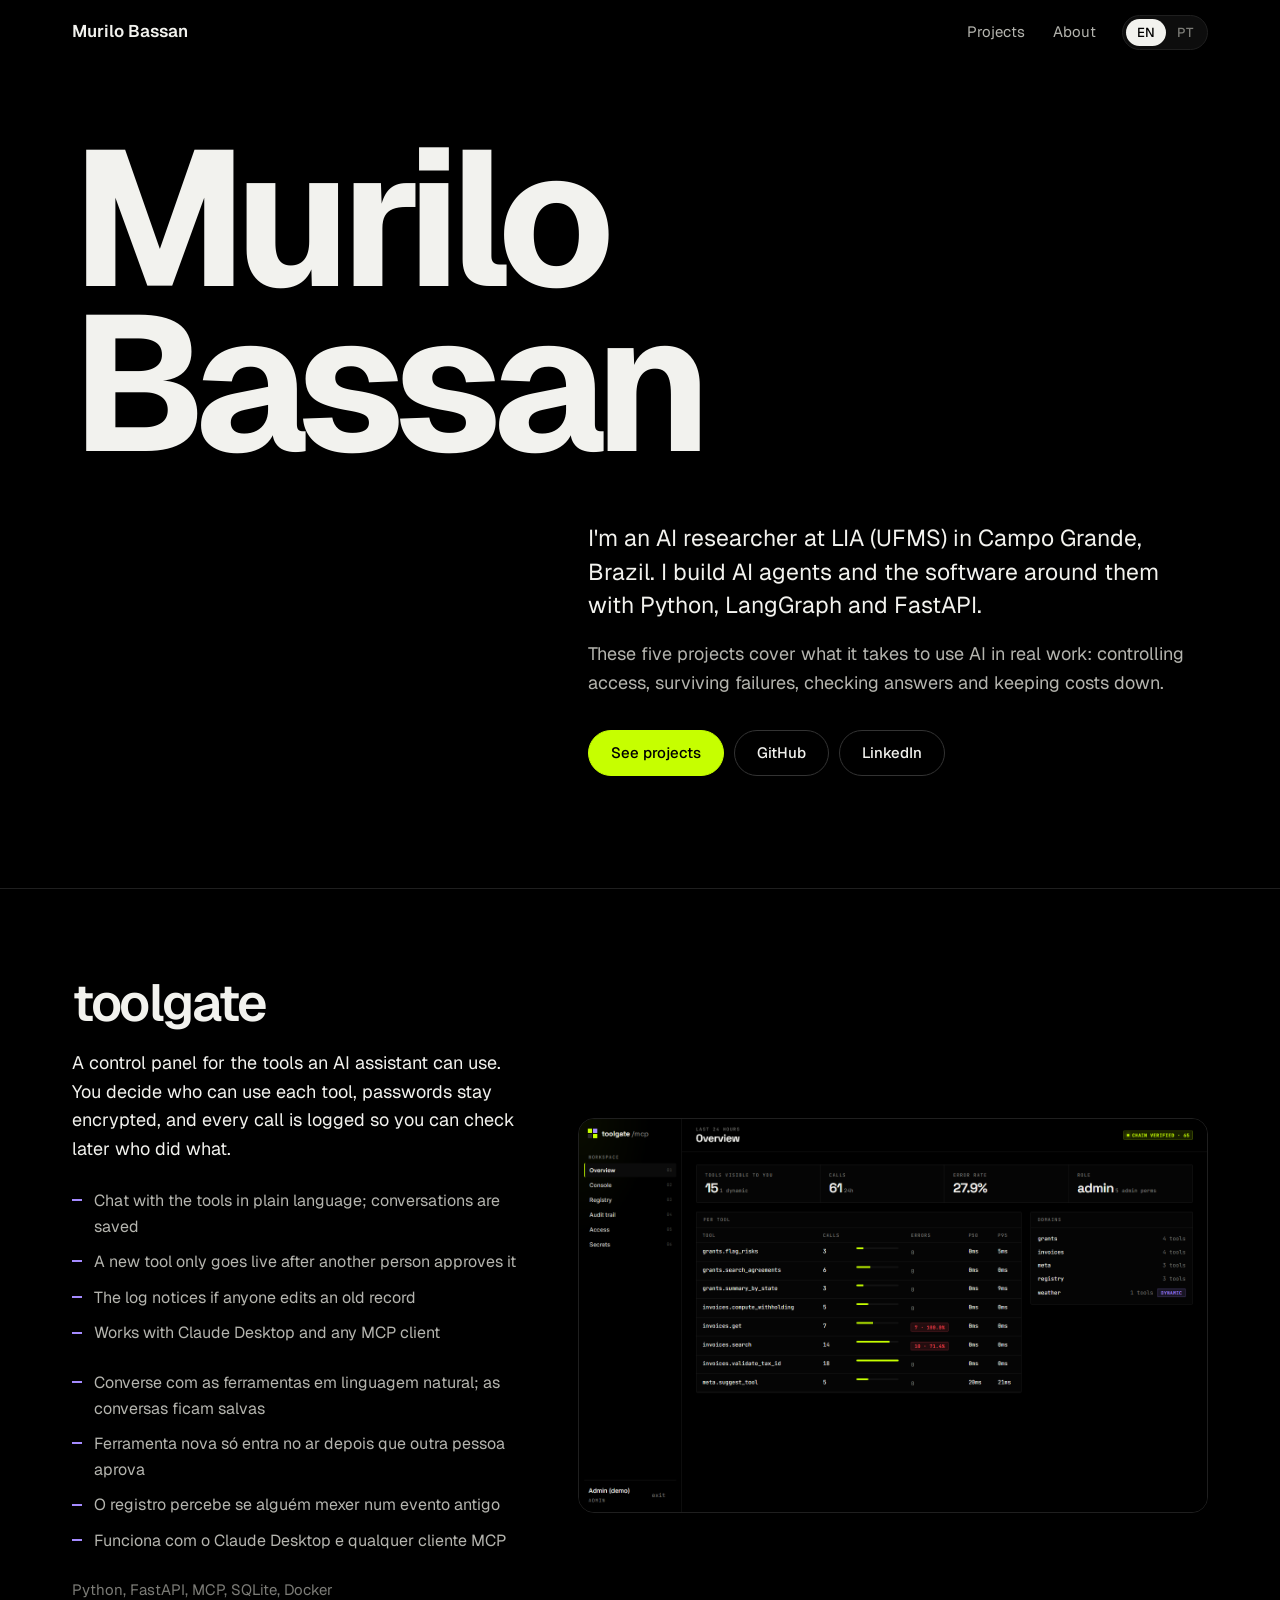
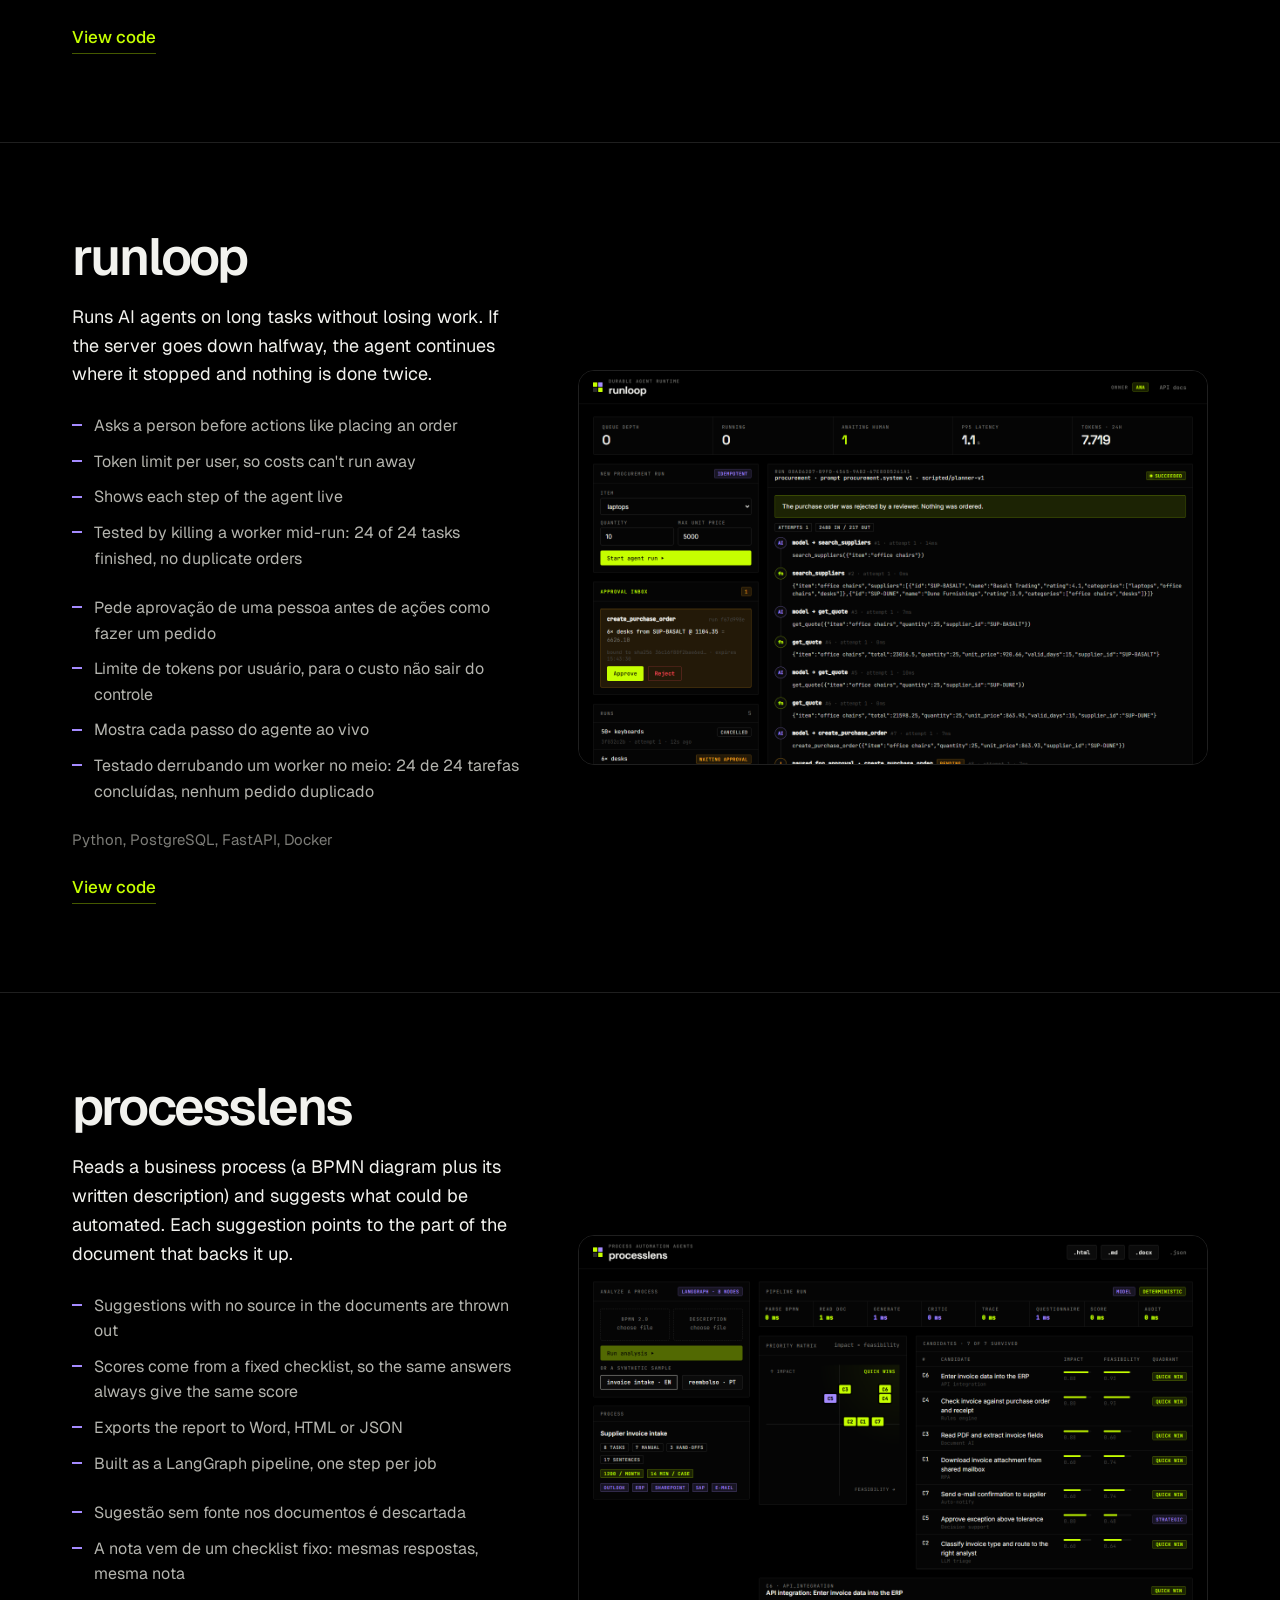
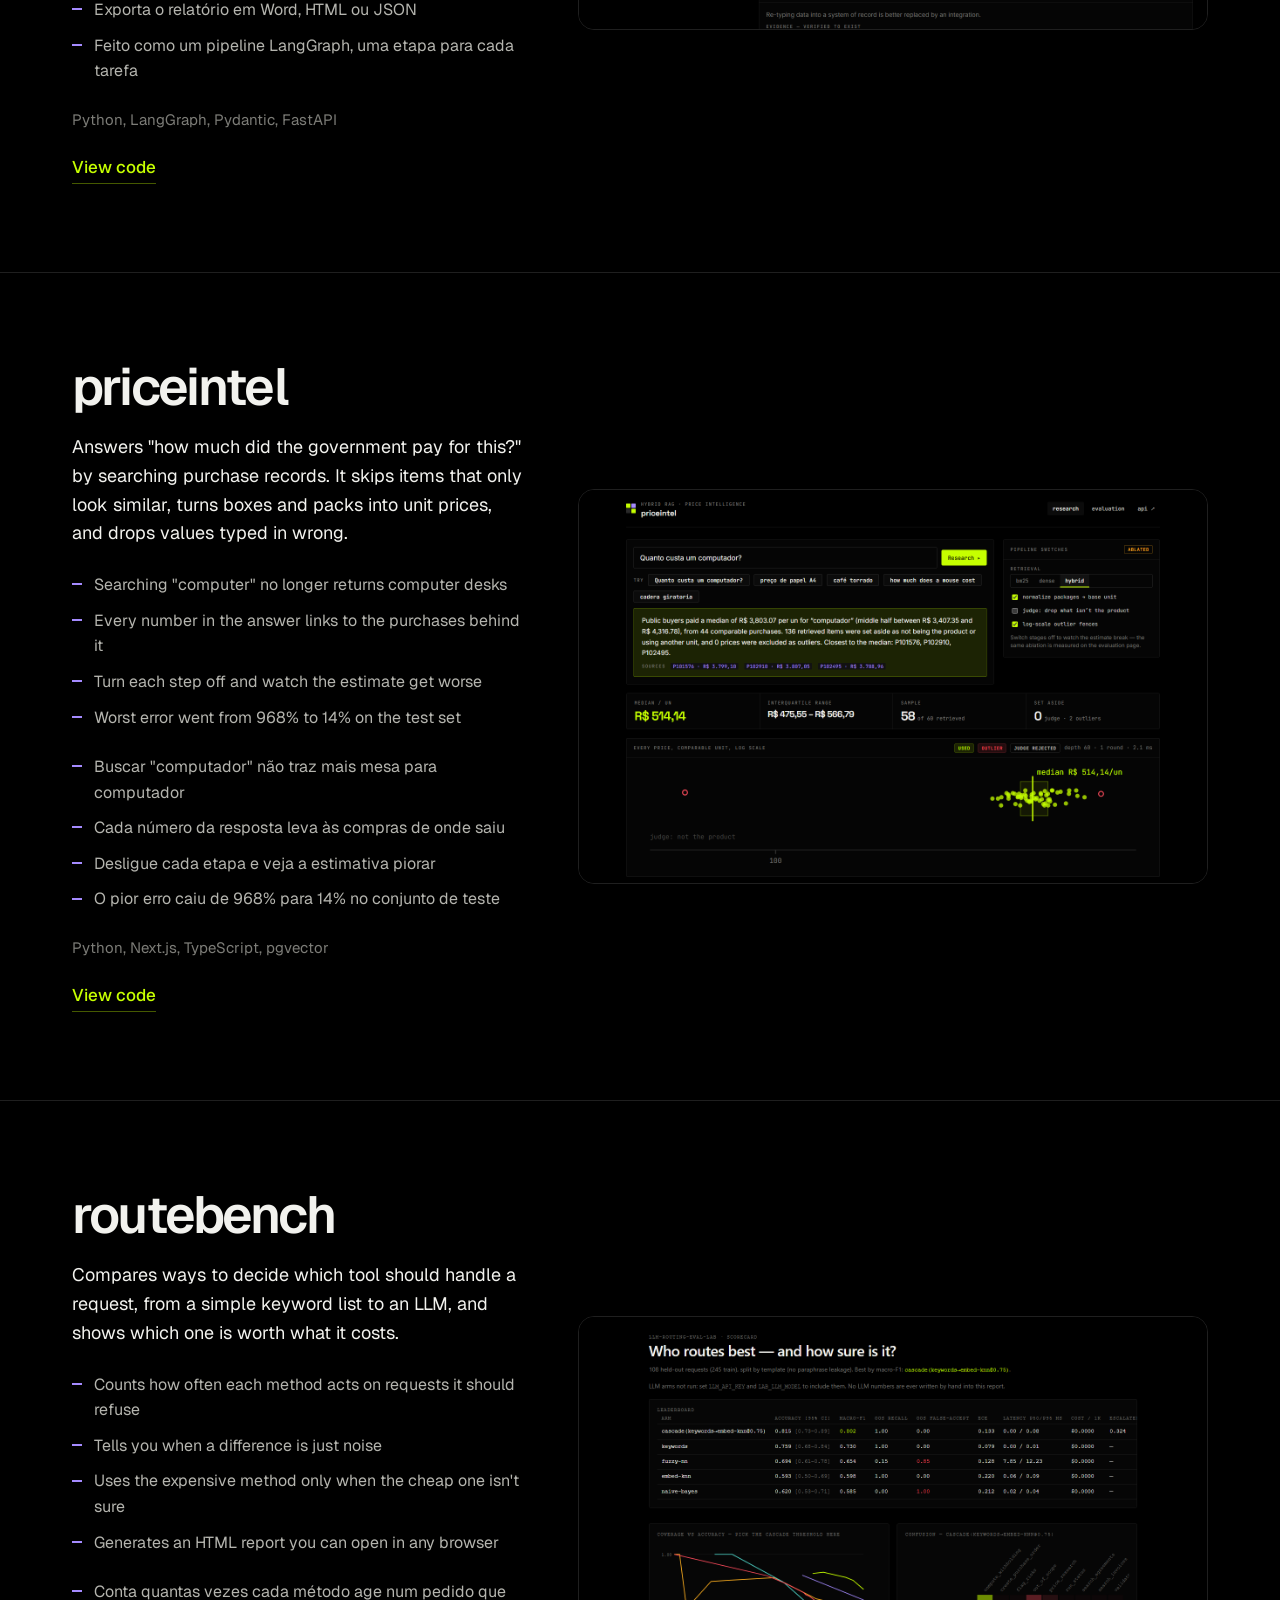
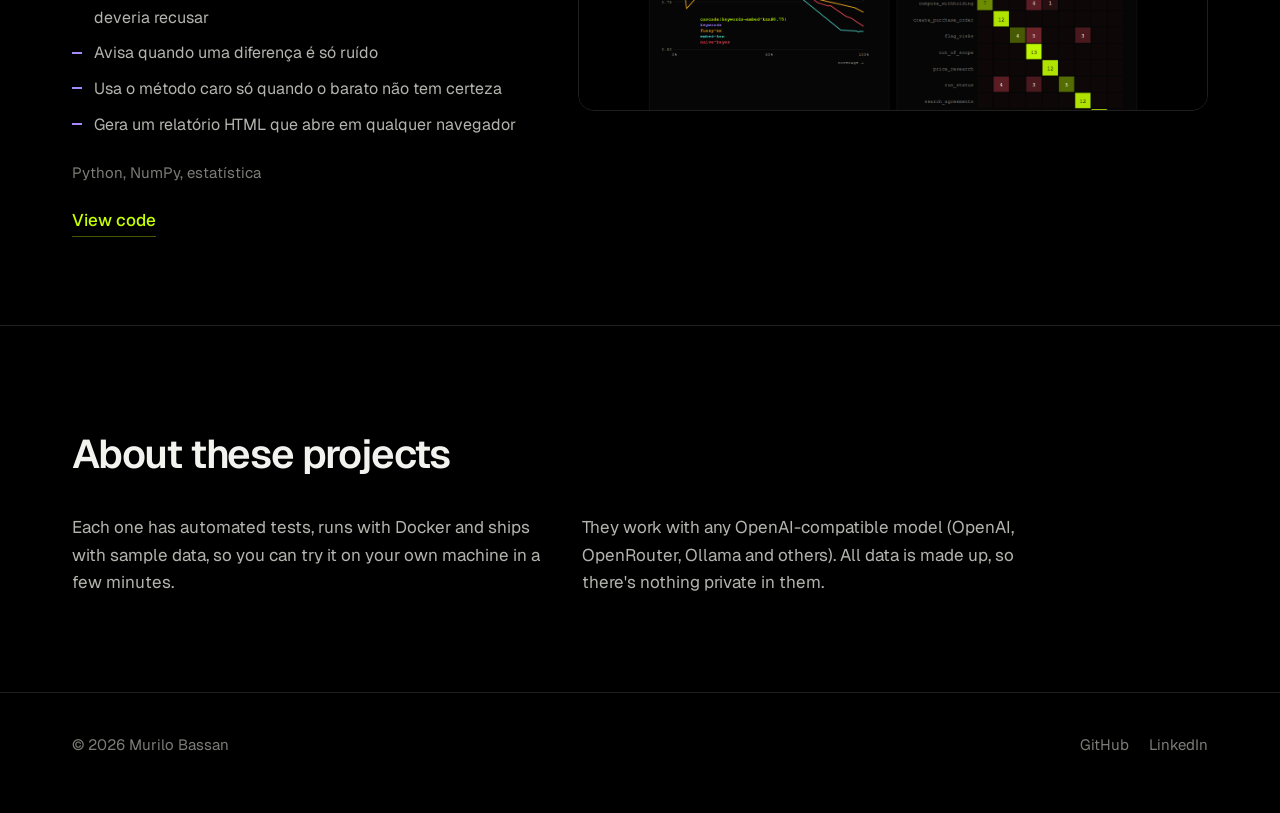
==== commit e1052bc3: "site: new layout and plainer copy" ====
--- a/index.html
+++ b/index.html
@@ -3,24 +3,22 @@
 <head>
   <meta charset="utf-8">
   <meta name="viewport" content="width=device-width, initial-scale=1">
-  <title>Murilo Bassan — AI Engineering</title>
-  <meta name="description" content="Production AI systems: governed MCP tools, durable agents, evidence-bound pipelines, hybrid RAG and honest evaluation.">
+  <title>Murilo Bassan</title>
+  <meta name="description" content="Murilo Bassan, AI researcher at LIA (UFMS). Projects with AI agents, Python, LangGraph and FastAPI.">
   <link rel="preconnect" href="https://fonts.googleapis.com">
   <link rel="preconnect" href="https://fonts.gstatic.com" crossorigin>
-  <link rel="stylesheet" href="https://fonts.googleapis.com/css2?family=Inter:wght@400;500;600&family=JetBrains+Mono:wght@400;500&family=Space+Grotesk:wght@500;600&display=swap">
+  <link rel="stylesheet" href="https://fonts.googleapis.com/css2?family=Geist:wght@400;500;600;700&display=swap">
   <link rel="stylesheet" href="styles.css">
-  <link rel="icon" href="data:image/svg+xml,%3Csvg xmlns='http://www.w3.org/2000/svg' viewBox='0 0 16 16'%3E%3Crect width='16' height='16' fill='%23000'/%3E%3Crect x='2' y='2' width='5' height='5' fill='%23c6ff00'/%3E%3Crect x='9' y='2' width='5' height='5' fill='%23a58bff'/%3E%3Crect x='2' y='9' width='5' height='5' fill='%232a2a2a'/%3E%3Crect x='9' y='9' width='5' height='5' fill='%23c6ff00'/%3E%3C/svg%3E">
+  <link rel="icon" href="data:image/svg+xml,%3Csvg xmlns='http://www.w3.org/2000/svg' viewBox='0 0 16 16'%3E%3Crect width='16' height='16' rx='4' fill='%23000'/%3E%3Ccircle cx='8' cy='8' r='4' fill='%23c6ff00'/%3E%3C/svg%3E">
 </head>
 <body>
 <nav>
   <div class="wrap">
-    <a class="brand" href="#top"><span class="mark"><i></i><i></i><i></i><i></i></span> murilo bassan</a>
+    <a class="brand" href="#top">Murilo Bassan</a>
     <div class="links">
-      <a href="#projects">projects</a>
-      <a class="hide-sm" href="#map">architecture</a>
-      <a class="hide-sm" href="#skills">skills</a>
-      <a href="https://github.com/murilo-bassan" target="_blank" rel="noreferrer">github ↗</a>
-      <span class="lang" role="group" aria-label="language">
+      <a href="#projects"><span data-lang-en>Projects</span><span data-lang-pt>Projetos</span></a>
+      <a href="#about"><span data-lang-en>About</span><span data-lang-pt>Sobre</span></a>
+      <span class="lang" role="group" aria-label="Language">
         <button type="button" data-set-lang="en" aria-pressed="true">EN</button>
         <button type="button" data-set-lang="pt-BR" aria-pressed="false">PT</button>
       </span>
@@ -30,295 +28,184 @@
 
 <header class="hero" id="top">
   <div class="wrap">
-    <div class="label">AI engineer · AI builder</div>
-    <h1 data-lang-en>I build the parts of AI systems that <span class="accent">have to work on Monday.</span></h1>
-    <h1 data-lang-pt>Eu construo a parte dos sistemas de IA que <span class="accent">precisa funcionar na segunda-feira.</span></h1>
-    <p class="lead" data-lang-en>Governance for tools, agents that survive crashes, pipelines where every model claim is checked
-      against evidence, retrieval that is measured instead of eyeballed, and evaluations that tell the truth.
-      Five repositories, one engineering standard.</p>
-    <p class="lead" data-lang-pt>Governança de tools, agentes que sobrevivem a falhas, pipelines em que cada afirmação do modelo é
-      checada contra evidência, retrieval medido em vez de "parece bom" e avaliações que dizem a verdade.
-      Cinco repositórios, um mesmo padrão de engenharia.</p>
-    <div class="cta">
-      <a class="btn primary" href="#projects"><span data-lang-en>See the projects ↓</span><span data-lang-pt>Ver os projetos ↓</span></a>
-      <a class="btn" href="https://github.com/murilo-bassan" target="_blank" rel="noreferrer">github.com/murilo-bassan</a>
-    </div>
-    <div class="stats">
-      <div class="stat"><span class="label" data-lang-en>repositories</span><span class="label" data-lang-pt>repositórios</span><b>5</b></div>
-      <div class="stat"><span class="label" data-lang-en>automated tests</span><span class="label" data-lang-pt>testes automatizados</span><b>210+</b></div>
-      <div class="stat"><span class="label" data-lang-en>duplicates after a crash</span><span class="label" data-lang-pt>duplicados após queda</span><b class="accent">0</b></div>
-      <div class="stat"><span class="label" data-lang-en>architecture decisions</span><span class="label" data-lang-pt>decisões de arquitetura</span><b>17 ADRs</b></div>
+    <h1>Murilo<br>Bassan</h1>
+    <div class="intro">
+      <p data-lang-en>I'm an AI researcher at LIA (UFMS) in Campo Grande, Brazil. I build AI agents and the software around them with Python, LangGraph and FastAPI.</p>
+      <p data-lang-pt>Sou pesquisador de IA no LIA (UFMS), em Campo Grande. Construo agentes de IA e o software em volta deles com Python, LangGraph e FastAPI.</p>
+      <p class="soft" data-lang-en>These five projects cover what it takes to use AI in real work: controlling access, surviving failures, checking answers and keeping costs down.</p>
+      <p class="soft" data-lang-pt>Estes cinco projetos tratam do que é preciso para usar IA no trabalho de verdade: controlar acesso, aguentar falhas, conferir respostas e segurar o custo.</p>
+      <div class="cta">
+        <a class="btn primary" href="#projects"><span data-lang-en>See projects</span><span data-lang-pt>Ver projetos</span></a>
+        <a class="btn" href="https://github.com/murilo-bassan" target="_blank" rel="noreferrer">GitHub</a>
+        <a class="btn" href="https://www.linkedin.com/in/murilo-bassan-3909a2261/" target="_blank" rel="noreferrer">LinkedIn</a>
+      </div>
     </div>
   </div>
 </header>
 
-<section class="block" id="projects">
-  <div class="wrap">
-    <div class="head">
-      <div>
-        <div class="label">projects</div>
-        <h2 data-lang-en>Each one answers a question production asks.</h2>
-        <h2 data-lang-pt>Cada um responde a uma pergunta que a produção faz.</h2>
-      </div>
-      <p data-lang-en>Model-agnostic by design: every project talks to any OpenAI-compatible provider (OpenAI, OpenRouter, vLLM, Ollama), and a deterministic reference engine behind the same interface keeps tests and CI exact.</p>
-      <p data-lang-pt>Agnóstico de modelo por design: todo projeto fala com qualquer provedor compatível com OpenAI (OpenAI, OpenRouter, vLLM, Ollama), e um motor de referência determinístico atrás da mesma interface mantém testes e CI exatos.</p>
-    </div>
-
-    <article class="project">
-      <div>
-        <div class="num">01 · governance</div>
-        <h3>toolgate</h3>
-        <a class="repo" href="https://github.com/murilo-bassan/mcp-tool-gateway" target="_blank" rel="noreferrer">mcp-tool-gateway ↗</a>
-        <p class="pitch" data-lang-en><b>Who may call which tool, with which data — and can you prove it?</b> One MCP server in front of every tool domain, where the stdio client, the web panel and backend services all pass through the same executor.</p>
-        <p class="pitch" data-lang-pt><b>Quem pode chamar qual tool, com quais dados — e dá para provar?</b> Um servidor MCP na frente de todos os domínios, em que cliente stdio, painel web e serviços passam pelo mesmo executor.</p>
-        <ul data-lang-en>
-          <li>Tools as data: JSON Schemas served live; an approved tool appears without restart</li>
-          <li>Per-tool RBAC by glob; clients only <i>see</i> what they can call</li>
-          <li>Dynamic HTTP tools with SSRF guards, secret references and four-eyes approval</li>
-          <li>SHA-256 hash-chained audit trail over PII-masked events</li>
-        </ul>
-        <ul data-lang-pt>
-          <li>Tools como dados: JSON Schemas servidos ao vivo; tool aprovada aparece sem reiniciar</li>
-          <li>Permissão por tool via globs; o cliente só <i>vê</i> o que pode chamar</li>
-          <li>Tools HTTP dinâmicas com proteção a SSRF, secrets por referência e aprovação a quatro olhos</li>
-          <li>Trilha de auditoria com cadeia de hashes SHA-256 sobre eventos mascarados</li>
-        </ul>
-        <div class="chips"><span class="chip">MCP 2.2</span><span class="chip">FastAPI</span><span class="chip">JSON Schema</span><span class="chip">Fernet</span><span class="chip">SQLite WAL</span><span class="chip">Docker</span></div>
-      </div>
-      <div class="shot"><div class="bar"><i></i><i></i><i></i></div><a href="assets/gateway.png" target="_blank" rel="noreferrer" title="open full size"><img src="assets/gateway.png" alt="toolgate overview" loading="lazy"></a></div>
-    </article>
-
-    <article class="project">
-      <div>
-        <div class="num">02 · reliability</div>
-        <h3>runloop</h3>
-        <a class="repo" href="https://github.com/murilo-bassan/durable-agent-runtime" target="_blank" rel="noreferrer">durable-agent-runtime ↗</a>
-        <p class="pitch" data-lang-en><b>What happens when the worker dies mid-run, the user clicks twice, and the budget runs out?</b> Nothing bad — a Postgres-backed agent runtime built to be interrupted.</p>
-        <p class="pitch" data-lang-pt><b>E se o worker morrer no meio, o usuário clicar duas vezes e o orçamento acabar?</b> Nada de ruim — um runtime de agentes sobre Postgres feito para ser interrompido.</p>
-        <div class="metric"><b>24/24</b><span class="mono" data-lang-en>runs finished after SIGKILL · 0 duplicate orders</span><span class="mono" data-lang-pt>runs concluídos após SIGKILL · 0 pedidos duplicados</span></div>
-        <ul data-lang-en>
-          <li>Queue on <code>FOR UPDATE SKIP LOCKED</code>, heartbeats, stale-run recovery, poison-run cap</li>
-          <li>Resumes from the persisted transcript; write tools exactly-once</li>
-          <li>Token budgets with reserve/settle under row locks; Idempotency-Key</li>
-          <li>Human approvals bound to a hash of the exact arguments</li>
-        </ul>
-        <ul data-lang-pt>
-          <li>Fila com <code>FOR UPDATE SKIP LOCKED</code>, heartbeat, recuperação e limite de tentativas</li>
-          <li>Retoma do transcript salvo; tools de escrita executam uma única vez</li>
-          <li>Orçamento de tokens com reserva/liquidação sob lock; Idempotency-Key</li>
-          <li>Aprovação humana presa ao hash dos argumentos exatos</li>
-        </ul>
-        <div class="chips"><span class="chip">PostgreSQL 16</span><span class="chip">psycopg 3</span><span class="chip">FastAPI · SSE</span><span class="chip">chaos test</span><span class="chip">OpenAI-compatible</span></div>
-      </div>
-      <div class="shot"><div class="bar"><i></i><i></i><i></i></div><a href="assets/runtime.png" target="_blank" rel="noreferrer" title="open full size"><img src="assets/runtime.png" alt="runloop console" loading="lazy"></a></div>
-    </article>
-
-    <article class="project">
-      <div>
-        <div class="num">03 · agents with evidence</div>
-        <h3>processlens</h3>
-        <a class="repo" href="https://github.com/murilo-bassan/process-automation-agents" target="_blank" rel="noreferrer">process-automation-agents ↗</a>
-        <p class="pitch" data-lang-en><b>What should we automate in this process — and where does it say so?</b> A LangGraph pipeline over BPMN + documents where models propose and code decides.</p>
-        <p class="pitch" data-lang-pt><b>O que automatizar neste processo — e onde isso está escrito?</b> Um pipeline LangGraph sobre BPMN + documentos em que o modelo propõe e o código decide.</p>
-        <ul data-lang-en>
-          <li>Every claim must cite a BPMN element or sentence that exists, with a quote that matches</li>
-          <li>Scores from a published rubric over cited answers — never a model's "8/10"</li>
-          <li>Structured output with schema validation and bounded self-repair; one model per stage</li>
-          <li>Independent auditor; reports in JSON, Markdown, HTML and DOCX</li>
-        </ul>
-        <ul data-lang-pt>
-          <li>Toda afirmação cita um elemento do BPMN ou sentença que existe, com citação que confere</li>
-          <li>Nota por rubrica publicada sobre respostas citadas — nunca um "8/10" do modelo</li>
-          <li>Saída estruturada com validação e autocorreção limitada; um modelo por estágio</li>
-          <li>Auditor independente; relatórios em JSON, Markdown, HTML e DOCX</li>
-        </ul>
-        <div class="chips"><span class="chip">LangGraph</span><span class="chip">Pydantic</span><span class="chip">BPMN 2.0</span><span class="chip">pypdf</span><span class="chip">python-docx</span></div>
-      </div>
-      <div class="shot"><div class="bar"><i></i><i></i><i></i></div><a href="assets/processlens.png" target="_blank" rel="noreferrer" title="open full size"><img src="assets/processlens.png" alt="processlens assessment" loading="lazy"></a></div>
-    </article>
-
-    <article class="project">
-      <div>
-        <div class="num">04 · retrieval</div>
-        <h3>priceintel</h3>
-        <a class="repo" href="https://github.com/murilo-bassan/hybrid-rag-price-intel" target="_blank" rel="noreferrer">hybrid-rag-price-intel ↗</a>
-        <p class="pitch" data-lang-en><b>How much did the public sector pay for this?</b> Ask for "computador" and search returns <i>tables for computers</i>. Hybrid retrieval, an LLM judge and robust statistics fix that — measured on data with hidden ground truth.</p>
-        <p class="pitch" data-lang-pt><b>Quanto o setor público pagou por isto?</b> Busque "computador" e vêm <i>mesas para computador</i>. Busca híbrida, um juiz LLM e estatística robusta resolvem — medido contra gabarito oculto.</p>
-        <div class="metric"><b>968% → 14%</b><span class="mono" data-lang-en>worst-case price error, naive vs full pipeline</span><span class="mono" data-lang-pt>pior erro de preço, ingênuo vs pipeline completo</span></div>
-        <ul data-lang-en>
-          <li>BM25 + dense (pgvector HNSW) fused with RRF; adaptive depth when the judge rejects</li>
-          <li>Package → base-unit normalization; log-scale outlier fences</li>
-          <li>Grounded answers citing record ids; out-of-catalog refusal</li>
-          <li>Next.js 15 app with live ablation switches; CI quality gate</li>
-        </ul>
-        <ul data-lang-pt>
-          <li>BM25 + denso (pgvector HNSW) com fusão RRF; profundidade adaptativa</li>
-          <li>Normalização de embalagem para unidade; cercas de outlier em escala log</li>
-          <li>Resposta fundamentada com ids citados; recusa fora do catálogo</li>
-          <li>App Next.js 15 com ablação ao vivo; portão de qualidade no CI</li>
-        </ul>
-        <div class="chips"><span class="chip">pgvector</span><span class="chip">BM25</span><span class="chip">RRF</span><span class="chip">LLM-as-judge</span><span class="chip">Next.js 15</span><span class="chip">TypeScript</span></div>
-      </div>
-      <div class="shot"><div class="bar"><i></i><i></i><i></i></div><a href="assets/priceintel.png" target="_blank" rel="noreferrer" title="open full size"><img src="assets/priceintel.png" alt="priceintel with the judge switched off" loading="lazy"></a></div>
-    </article>
-
-    <article class="project">
-      <div>
-        <div class="num">05 · evaluation</div>
-        <h3>routebench</h3>
-        <a class="repo" href="https://github.com/murilo-bassan/llm-routing-eval-lab" target="_blank" rel="noreferrer">llm-routing-eval-lab ↗</a>
-        <p class="pitch" data-lang-en><b>Which router sends a request to the right tool — and is an LLM worth it?</b> A benchmark that reports what accuracy hides.</p>
-        <p class="pitch" data-lang-pt><b>Qual roteador manda o pedido para a tool certa — e o LLM compensa?</b> Um benchmark que mostra o que a acurácia esconde.</p>
-        <ul data-lang-en>
-          <li>Template-level split (no paraphrase leakage); out-of-scope false-accept rate</li>
-          <li>Macro-F1, bootstrap CIs, exact McNemar, ECE calibration, coverage curves</li>
-          <li>Cascades (cheap → expensive) with escalation rate and cost per 1k</li>
-          <li>LLM numbers measured and cached — never typed in; regression gate in CI</li>
-        </ul>
-        <ul data-lang-pt>
-          <li>Split por template (sem vazamento); taxa de falso aceite fora de escopo</li>
-          <li>Macro-F1, IC por bootstrap, McNemar exato, calibração ECE, curvas de cobertura</li>
-          <li>Cascatas (barato → caro) com taxa de escalonamento e custo por mil</li>
-          <li>Números de LLM medidos e em cache — nunca digitados; portão no CI</li>
-        </ul>
-        <div class="chips"><span class="chip">NumPy</span><span class="chip">statistics</span><span class="chip">calibration</span><span class="chip">JSON mode</span><span class="chip">CI gate</span></div>
-      </div>
-      <div class="shot"><div class="bar"><i></i><i></i><i></i></div><a href="assets/routebench.png" target="_blank" rel="noreferrer" title="open full size"><img src="assets/routebench.png" alt="routebench scorecard" loading="lazy"></a></div>
-    </article>
+<main id="projects">
+  <article class="project">
+    <div class="wrap grid">
+      <div class="text">
+        <h2>toolgate</h2>
+        <p class="what" data-lang-en>A control panel for the tools an AI assistant can use. You decide who can use each tool, passwords stay encrypted, and every call is logged so you can check later who did what.</p>
+        <p class="what" data-lang-pt>Um painel de controle para as ferramentas que um assistente de IA pode usar. Você decide quem usa cada ferramenta, as senhas ficam criptografadas e toda chamada fica registrada para conferir depois quem fez o quê.</p>
+        <ul data-lang-en>
+          <li>Chat with the tools in plain language; conversations are saved</li>
+          <li>A new tool only goes live after another person approves it</li>
+          <li>The log notices if anyone edits an old record</li>
+          <li>Works with Claude Desktop and any MCP client</li>
+        </ul>
+        <ul data-lang-pt>
+          <li>Converse com as ferramentas em linguagem natural; as conversas ficam salvas</li>
+          <li>Ferramenta nova só entra no ar depois que outra pessoa aprova</li>
+          <li>O registro percebe se alguém mexer num evento antigo</li>
+          <li>Funciona com o Claude Desktop e qualquer cliente MCP</li>
+        </ul>
+        <p class="stack">Python, FastAPI, MCP, SQLite, Docker</p>
+        <a class="code" href="https://github.com/murilo-bassan/mcp-tool-gateway" target="_blank" rel="noreferrer"><span data-lang-en>View code</span><span data-lang-pt>Ver código</span></a>
+      </div>
+      <a class="shot" href="assets/gateway.png" target="_blank" rel="noreferrer"><img src="assets/gateway.png" alt="toolgate dashboard" loading="lazy"></a>
+    </div>
+  </article>
+
+  <article class="project">
+    <div class="wrap grid">
+      <div class="text">
+        <h2>runloop</h2>
+        <p class="what" data-lang-en>Runs AI agents on long tasks without losing work. If the server goes down halfway, the agent continues where it stopped and nothing is done twice.</p>
+        <p class="what" data-lang-pt>Roda agentes de IA em tarefas longas sem perder trabalho. Se o servidor cair no meio, o agente continua de onde parou e nada é feito duas vezes.</p>
+        <ul data-lang-en>
+          <li>Asks a person before actions like placing an order</li>
+          <li>Token limit per user, so costs can't run away</li>
+          <li>Shows each step of the agent live</li>
+          <li>Tested by killing a worker mid-run: 24 of 24 tasks finished, no duplicate orders</li>
+        </ul>
+        <ul data-lang-pt>
+          <li>Pede aprovação de uma pessoa antes de ações como fazer um pedido</li>
+          <li>Limite de tokens por usuário, para o custo não sair do controle</li>
+          <li>Mostra cada passo do agente ao vivo</li>
+          <li>Testado derrubando um worker no meio: 24 de 24 tarefas concluídas, nenhum pedido duplicado</li>
+        </ul>
+        <p class="stack">Python, PostgreSQL, FastAPI, Docker</p>
+        <a class="code" href="https://github.com/murilo-bassan/durable-agent-runtime" target="_blank" rel="noreferrer"><span data-lang-en>View code</span><span data-lang-pt>Ver código</span></a>
+      </div>
+      <a class="shot" href="assets/runtime.png" target="_blank" rel="noreferrer"><img src="assets/runtime.png" alt="runloop console" loading="lazy"></a>
+    </div>
+  </article>
+
+  <article class="project">
+    <div class="wrap grid">
+      <div class="text">
+        <h2>processlens</h2>
+        <p class="what" data-lang-en>Reads a business process (a BPMN diagram plus its written description) and suggests what could be automated. Each suggestion points to the part of the document that backs it up.</p>
+        <p class="what" data-lang-pt>Lê um processo de negócio (o diagrama BPMN e a descrição escrita) e sugere o que dá para automatizar. Cada sugestão aponta o trecho do documento que a justifica.</p>
+        <ul data-lang-en>
+          <li>Suggestions with no source in the documents are thrown out</li>
+          <li>Scores come from a fixed checklist, so the same answers always give the same score</li>
+          <li>Exports the report to Word, HTML or JSON</li>
+          <li>Built as a LangGraph pipeline, one step per job</li>
+        </ul>
+        <ul data-lang-pt>
+          <li>Sugestão sem fonte nos documentos é descartada</li>
+          <li>A nota vem de um checklist fixo: mesmas respostas, mesma nota</li>
+          <li>Exporta o relatório em Word, HTML ou JSON</li>
+          <li>Feito como um pipeline LangGraph, uma etapa para cada tarefa</li>
+        </ul>
+        <p class="stack">Python, LangGraph, Pydantic, FastAPI</p>
+        <a class="code" href="https://github.com/murilo-bassan/process-automation-agents" target="_blank" rel="noreferrer"><span data-lang-en>View code</span><span data-lang-pt>Ver código</span></a>
+      </div>
+      <a class="shot" href="assets/processlens.png" target="_blank" rel="noreferrer"><img src="assets/processlens.png" alt="processlens report" loading="lazy"></a>
+    </div>
+  </article>
+
+  <article class="project">
+    <div class="wrap grid">
+      <div class="text">
+        <h2>priceintel</h2>
+        <p class="what" data-lang-en>Answers "how much did the government pay for this?" by searching purchase records. It skips items that only look similar, turns boxes and packs into unit prices, and drops values typed in wrong.</p>
+        <p class="what" data-lang-pt>Responde "quanto o governo pagou por isto?" buscando em registros de compras. Ignora itens só parecidos, converte caixas e pacotes em preço por unidade e descarta valores digitados errado.</p>
+        <ul data-lang-en>
+          <li>Searching "computer" no longer returns computer desks</li>
+          <li>Every number in the answer links to the purchases behind it</li>
+          <li>Turn each step off and watch the estimate get worse</li>
+          <li>Worst error went from 968% to 14% on the test set</li>
+        </ul>
+        <ul data-lang-pt>
+          <li>Buscar "computador" não traz mais mesa para computador</li>
+          <li>Cada número da resposta leva às compras de onde saiu</li>
+          <li>Desligue cada etapa e veja a estimativa piorar</li>
+          <li>O pior erro caiu de 968% para 14% no conjunto de teste</li>
+        </ul>
+        <p class="stack">Python, Next.js, TypeScript, pgvector</p>
+        <a class="code" href="https://github.com/murilo-bassan/hybrid-rag-price-intel" target="_blank" rel="noreferrer"><span data-lang-en>View code</span><span data-lang-pt>Ver código</span></a>
+      </div>
+      <a class="shot" href="assets/priceintel.png" target="_blank" rel="noreferrer"><img src="assets/priceintel.png" alt="priceintel search" loading="lazy"></a>
+    </div>
+  </article>
+
+  <article class="project">
+    <div class="wrap grid">
+      <div class="text">
+        <h2>routebench</h2>
+        <p class="what" data-lang-en>Compares ways to decide which tool should handle a request, from a simple keyword list to an LLM, and shows which one is worth what it costs.</p>
+        <p class="what" data-lang-pt>Compara formas de decidir qual ferramenta deve atender um pedido, de uma lista de palavras-chave até um LLM, e mostra qual vale o que custa.</p>
+        <ul data-lang-en>
+          <li>Counts how often each method acts on requests it should refuse</li>
+          <li>Tells you when a difference is just noise</li>
+          <li>Uses the expensive method only when the cheap one isn't sure</li>
+          <li>Generates an HTML report you can open in any browser</li>
+        </ul>
+        <ul data-lang-pt>
+          <li>Conta quantas vezes cada método age num pedido que deveria recusar</li>
+          <li>Avisa quando uma diferença é só ruído</li>
+          <li>Usa o método caro só quando o barato não tem certeza</li>
+          <li>Gera um relatório HTML que abre em qualquer navegador</li>
+        </ul>
+        <p class="stack">Python, NumPy, estatística</p>
+        <a class="code" href="https://github.com/murilo-bassan/llm-routing-eval-lab" target="_blank" rel="noreferrer"><span data-lang-en>View code</span><span data-lang-pt>Ver código</span></a>
+      </div>
+      <a class="shot" href="assets/routebench.png" target="_blank" rel="noreferrer"><img src="assets/routebench.png" alt="routebench report" loading="lazy"></a>
+    </div>
+  </article>
+</main>
+
+<section class="about" id="about">
+  <div class="wrap">
+    <h2 data-lang-en>About these projects</h2>
+    <h2 data-lang-pt>Sobre os projetos</h2>
+    <div class="cols">
+      <p data-lang-en>Each one has automated tests, runs with Docker and ships with sample data, so you can try it on your own machine in a few minutes.</p>
+      <p data-lang-pt>Todos têm testes automatizados, rodam com Docker e vêm com dados de exemplo, então dá para testar no seu computador em poucos minutos.</p>
+      <p data-lang-en>They work with any OpenAI-compatible model (OpenAI, OpenRouter, Ollama and others). All data is made up, so there's nothing private in them.</p>
+      <p data-lang-pt>Funcionam com qualquer modelo compatível com a API da OpenAI (OpenAI, OpenRouter, Ollama e outros). Os dados são todos fictícios, então não há nada privado.</p>
+    </div>
   </div>
 </section>
 
-<section class="block" id="map">
-  <div class="wrap">
-    <div class="head">
-      <div>
-        <div class="label">architecture</div>
-        <h2 data-lang-en>Five repositories, one platform shape.</h2>
-        <h2 data-lang-pt>Cinco repositórios, o formato de uma plataforma.</h2>
-      </div>
-      <p data-lang-en>Each repo stands alone, but together they are the layers a company needs to put LLMs in front of real work.</p>
-      <p data-lang-pt>Cada repo funciona sozinho, mas juntos formam as camadas que uma empresa precisa para pôr LLMs em trabalho real.</p>
-    </div>
-    <div class="map">
-      <svg viewBox="0 0 1100 340" role="img" aria-label="how the five systems fit together" font-family="JetBrains Mono, monospace">
-        <defs><marker id="arr" viewBox="0 0 10 10" refX="9" refY="5" markerWidth="7" markerHeight="7" orient="auto"><path d="M0,0 L10,5 L0,10 z" fill="#4a4a48"/></marker></defs>
-        <g font-size="12" fill="#c9c9c4">
-          <rect x="20" y="140" width="150" height="60" rx="3" fill="#0b0b0b" stroke="#2a2a2a"/>
-          <text x="95" y="166" text-anchor="middle">users · LLM clients</text><text x="95" y="184" text-anchor="middle" fill="#7a7a76" font-size="10.5">MCP · HTTP</text>
-
-          <rect x="240" y="40" width="200" height="66" rx="3" fill="#0b0b0b" stroke="#a58bff"/>
-          <text x="340" y="66" text-anchor="middle" fill="#a58bff">05 routebench</text><text x="340" y="86" text-anchor="middle" fill="#7a7a76" font-size="10.5">which router? measured</text>
-
-          <rect x="240" y="137" width="200" height="66" rx="3" fill="#0b0b0b" stroke="#c6ff00"/>
-          <text x="340" y="163" text-anchor="middle" fill="#c6ff00">01 toolgate</text><text x="340" y="183" text-anchor="middle" fill="#7a7a76" font-size="10.5">RBAC · secrets · audit</text>
-
-          <rect x="520" y="137" width="200" height="66" rx="3" fill="#0b0b0b" stroke="#c6ff00"/>
-          <text x="620" y="163" text-anchor="middle" fill="#c6ff00">02 runloop</text><text x="620" y="183" text-anchor="middle" fill="#7a7a76" font-size="10.5">durable runs · approvals</text>
-
-          <rect x="800" y="70" width="270" height="66" rx="3" fill="#0b0b0b" stroke="#2a2a2a"/>
-          <text x="935" y="96" text-anchor="middle">03 processlens</text><text x="935" y="116" text-anchor="middle" fill="#7a7a76" font-size="10.5">evidence-bound analysis</text>
-
-          <rect x="800" y="204" width="270" height="66" rx="3" fill="#0b0b0b" stroke="#2a2a2a"/>
-          <text x="935" y="230" text-anchor="middle">04 priceintel</text><text x="935" y="250" text-anchor="middle" fill="#7a7a76" font-size="10.5">hybrid RAG · judge · stats</text>
-        </g>
-        <g stroke="#4a4a48" stroke-width="1.3" fill="none" marker-end="url(#arr)">
-          <path d="M170 170 H236"/><path d="M340 106 V133"/><path d="M440 170 H516"/>
-          <path d="M720 160 C760 150, 760 103, 796 103"/><path d="M720 180 C760 190, 760 237, 796 237"/>
-        </g>
-        <g font-size="10.5" fill="#7a7a76">
-          <text x="350" y="124">routes</text><text x="452" y="160">tool calls</text><text x="735" y="128">agent tools</text><text x="735" y="226">agent tools</text>
-          <text x="20" y="310" fill="#4a4a48">every arrow: one executor · one audit trail · any OpenAI-compatible model · CI-reproducible</text>
-        </g>
-      </svg>
-    </div>
-  </div>
-</section>
-
-<section class="block" id="skills">
-  <div class="wrap">
-    <div class="head">
-      <div>
-        <div class="label">skills, with proof</div>
-        <h2 data-lang-en>Where each skill is demonstrated.</h2>
-        <h2 data-lang-pt>Onde cada habilidade é demonstrada.</h2>
-      </div>
-    </div>
-    <div class="scroll">
-      <table>
-        <thead><tr><th>skill</th><th class="c">01 gateway</th><th class="c">02 runtime</th><th class="c">03 processlens</th><th class="c">04 priceintel</th><th class="c">05 routebench</th></tr></thead>
-        <tbody>
-          <tr><td>MCP servers & tool design</td><td class="y">●</td><td class="n">·</td><td class="n">·</td><td class="n">·</td><td class="y">●</td></tr>
-          <tr><td>Agent loops, tool calling, human-in-the-loop</td><td class="n">·</td><td class="y">●</td><td class="y">●</td><td class="n">·</td><td class="n">·</td></tr>
-          <tr><td>Multi-agent orchestration (LangGraph)</td><td class="n">·</td><td class="n">·</td><td class="y">●</td><td class="n">·</td><td class="n">·</td></tr>
-          <tr><td>RAG: BM25, embeddings, pgvector, RRF</td><td class="n">·</td><td class="n">·</td><td class="n">·</td><td class="y">●</td><td class="n">·</td></tr>
-          <tr><td>LLM-as-judge, structured output, self-repair</td><td class="n">·</td><td class="n">·</td><td class="y">●</td><td class="y">●</td><td class="y">●</td></tr>
-          <tr><td>Hallucination containment / grounding</td><td class="n">·</td><td class="n">·</td><td class="y">●</td><td class="y">●</td><td class="n">·</td></tr>
-          <tr><td>Evaluation: IR metrics, calibration, significance</td><td class="n">·</td><td class="n">·</td><td class="n">·</td><td class="y">●</td><td class="y">●</td></tr>
-          <tr><td>Cost control: budgets, cascades, caching</td><td class="n">·</td><td class="y">●</td><td class="y">●</td><td class="n">·</td><td class="y">●</td></tr>
-          <tr><td>Security: RBAC, secrets, SSRF, CSRF, PII masking</td><td class="y">●</td><td class="y">●</td><td class="y">●</td><td class="n">·</td><td class="n">·</td></tr>
-          <tr><td>Reliability: queues, idempotency, exactly-once effects</td><td class="n">·</td><td class="y">●</td><td class="n">·</td><td class="n">·</td><td class="n">·</td></tr>
-          <tr><td>Postgres, SQL, migrations</td><td class="y">●</td><td class="y">●</td><td class="n">·</td><td class="y">●</td><td class="n">·</td></tr>
-          <tr><td>APIs (FastAPI, SSE), Next.js / TypeScript</td><td class="y">●</td><td class="y">●</td><td class="y">●</td><td class="y">●</td><td class="n">·</td></tr>
-          <tr><td>Docker, CI quality gates, ADRs</td><td class="y">●</td><td class="y">●</td><td class="y">●</td><td class="y">●</td><td class="y">●</td></tr>
-        </tbody>
-      </table>
-    </div>
-  </div>
-</section>
-
-<section class="block">
-  <div class="wrap">
-    <div class="head"><div><div class="label">principles</div>
-      <h2 data-lang-en>How I build.</h2><h2 data-lang-pt>Como eu construo.</h2></div></div>
-    <div class="principles">
-      <div class="principle"><span class="label">01</span>
-        <h4 data-lang-en>Models propose, code decides</h4><h4 data-lang-pt>O modelo propõe, o código decide</h4>
-        <p data-lang-en>Evidence checks, scores and permissions are deterministic. Models do what they are good at.</p>
-        <p data-lang-pt>Checagem de evidência, notas e permissões são determinísticas. O modelo faz o que faz bem.</p></div>
-      <div class="principle"><span class="label">02</span>
-        <h4 data-lang-en>Measure, don't eyeball</h4><h4 data-lang-pt>Medir, não "achar"</h4>
-        <p data-lang-en>Ground truth, ablations, confidence intervals and CI gates — including when the result is unflattering.</p>
-        <p data-lang-pt>Gabarito, ablações, intervalos de confiança e portões no CI — inclusive quando o resultado não favorece.</p></div>
-      <div class="principle"><span class="label">03</span>
-        <h4 data-lang-en>Design for the crash</h4><h4 data-lang-pt>Projetar para a falha</h4>
-        <p data-lang-en>At-least-once with idempotent effects, ownership checks on every write, graceful degradation.</p>
-        <p data-lang-pt>Pelo menos uma vez com efeitos idempotentes, checagem de dono em toda escrita, degradação segura.</p></div>
-      <div class="principle"><span class="label">04</span>
-        <h4 data-lang-en>One door, one trail</h4><h4 data-lang-pt>Uma porta, uma trilha</h4>
-        <p data-lang-en>Every call through the same executor; every action in a tamper-evident log.</p>
-        <p data-lang-pt>Toda chamada pelo mesmo executor; toda ação numa trilha à prova de adulteração.</p></div>
-      <div class="principle"><span class="label">05</span>
-        <h4 data-lang-en>Reproducible by default</h4><h4 data-lang-pt>Reproduzível por padrão</h4>
-        <p data-lang-en>Synthetic data from fixed seeds and a deterministic reference engine behind every model call, so CI results are exact.</p>
-        <p data-lang-pt>Dados sintéticos com semente fixa e um motor de referência determinístico atrás de cada chamada de modelo, então os resultados do CI são exatos.</p></div>
-      <div class="principle"><span class="label">06</span>
-        <h4 data-lang-en>Decisions are written down</h4><h4 data-lang-pt>Decisões ficam escritas</h4>
-        <p data-lang-en>ADRs explain the trade-off, including what was left out of scope and why.</p>
-        <p data-lang-pt>ADRs explicam o trade-off, inclusive o que ficou fora do escopo e por quê.</p></div>
-    </div>
-  </div>
-</section>
-
 <footer>
   <div class="wrap">
-    <span class="mono">© 2026 Murilo Bassan · <span data-lang-en>all data in these projects is synthetic</span><span data-lang-pt>todos os dados destes projetos são sintéticos</span></span>
-    <a class="mono" href="https://github.com/murilo-bassan" target="_blank" rel="noreferrer">github.com/murilo-bassan ↗</a>
+    <span>© 2026 Murilo Bassan</span>
+    <span class="contact">
+      <a href="https://github.com/murilo-bassan" target="_blank" rel="noreferrer">GitHub</a>
+      <a href="https://www.linkedin.com/in/murilo-bassan-3909a2261/" target="_blank" rel="noreferrer">LinkedIn</a>
+    </span>
   </div>
 </footer>
 
 <script>
-  // Language toggle: EN by default, PT for pt-* browsers, remembered per visitor.
+  // EN by default, PT for Portuguese browsers; the choice is remembered.
   (function () {
-    const root = document.documentElement;
     const buttons = document.querySelectorAll("[data-set-lang]");
     function set(lang) {
-      root.lang = lang;
+      document.documentElement.lang = lang;
       buttons.forEach((b) => b.setAttribute("aria-pressed", String(b.dataset.setLang === lang)));
       try { localStorage.setItem("lang", lang); } catch (e) {}
     }
     let saved = null;
     try { saved = localStorage.getItem("lang"); } catch (e) {}
-    set(saved || (navigator.language || "").toLowerCase().startsWith("pt") ? (saved || "pt-BR") : "en");
+    const browserPt = (navigator.language || "").toLowerCase().startsWith("pt");
+    set(saved || (browserPt ? "pt-BR" : "en"));
     buttons.forEach((b) => b.addEventListener("click", () => set(b.dataset.setLang)));
   })();
 </script>
--- a/styles.css
+++ b/styles.css
@@ -1,109 +1,74 @@
-/* VOID — the visual language shared by every project in this portfolio. */
 :root {
-  --bg: #000; --surface: #050505; --surface-2: #0b0b0b; --surface-3: #121212;
-  --line: #1a1a1a; --line-strong: #2a2a2a;
-  --ink: #f4f4f0; --ink-soft: #c9c9c4; --muted: #7a7a76; --faint: #4a4a48;
-  --accent: #c6ff00; --accent-dim: rgba(198, 255, 0, .1); --violet: #a58bff; --violet-dim: rgba(165, 139, 255, .12);
-  --radius: 3px;
-  --display: "Space Grotesk", "Segoe UI", system-ui, sans-serif;
-  --sans: "Inter", "Segoe UI", system-ui, sans-serif;
-  --mono: "JetBrains Mono", ui-monospace, Consolas, monospace;
+  --bg: #000;
+  --ink: #f2f2ee;
+  --soft: #b4b4ae;
+  --muted: #7c7c77;
+  --line: #1f1f1f;
+  --raised: #0d0d0d;
+  --lime: #c6ff00;
+  --violet: #a58bff;
+  --font: "Geist", "Segoe UI", system-ui, sans-serif;
   color-scheme: dark;
 }
 * { box-sizing: border-box; }
 html { scroll-behavior: smooth; }
-body { margin: 0; background: var(--bg); color: var(--ink); font: 15px/1.6 var(--sans); -webkit-font-smoothing: antialiased; }
-::selection { background: var(--accent); color: #000; }
+body { margin: 0; background: var(--bg); color: var(--ink); font: 400 17px/1.6 var(--font); -webkit-font-smoothing: antialiased; }
+::selection { background: var(--violet); color: #000; }
 a { color: inherit; }
 img { max-width: 100%; display: block; }
+:focus-visible { outline: 2px solid var(--lime); outline-offset: 3px; border-radius: 6px; }
 
-.wrap { max-width: 1180px; margin: 0 auto; padding: 0 28px; }
-.label { font: 500 11px/1 var(--mono); letter-spacing: .16em; text-transform: uppercase; color: var(--muted); }
-.mono { font-family: var(--mono); font-size: 13px; }
-.accent { color: var(--accent); }
-.violet { color: var(--violet); }
+.wrap { max-width: 1200px; margin: 0 auto; padding: 0 32px; }
 
 /* nav */
-nav { position: sticky; top: 0; z-index: 10; background: rgba(0, 0, 0, .82); backdrop-filter: blur(10px); border-bottom: 1px solid var(--line); }
+nav { position: sticky; top: 0; z-index: 10; background: rgba(0, 0, 0, .75); backdrop-filter: blur(12px); }
 nav .wrap { display: flex; align-items: center; justify-content: space-between; height: 64px; }
-.brand { display: flex; align-items: center; gap: 12px; text-decoration: none; font: 600 16px var(--display); }
-.mark { width: 20px; height: 20px; display: grid; grid-template-columns: 1fr 1fr; gap: 2px; }
-.mark i { background: var(--accent); border-radius: 1px; }
-.mark i:nth-child(2) { background: var(--violet); }
-.mark i:nth-child(3) { background: var(--line-strong); }
+.brand { font-weight: 600; text-decoration: none; }
 .links { display: flex; gap: 4px; align-items: center; }
-.links a { text-decoration: none; padding: 7px 11px; border-radius: var(--radius); font: 500 12.5px var(--mono); color: var(--ink-soft); }
-.links a:hover { background: var(--surface-2); color: var(--ink); }
-.lang { margin-left: 8px; display: inline-flex; border: 1px solid var(--line-strong); border-radius: var(--radius); overflow: hidden; }
-.lang button { border: 0; background: transparent; color: var(--muted); padding: 6px 10px; font: 500 12px var(--mono); cursor: pointer; }
-.lang button[aria-pressed="true"] { background: var(--accent); color: #000; }
+.links a { text-decoration: none; padding: 8px 12px; border-radius: 8px; font-size: 15px; color: var(--soft); }
+.links a:hover { color: var(--ink); background: var(--raised); }
+.lang { margin-left: 10px; display: inline-flex; padding: 3px; background: var(--raised); border: 1px solid var(--line); border-radius: 999px; }
+.lang button { border: 0; background: transparent; color: var(--muted); padding: 5px 11px; border-radius: 999px; font: 500 13px var(--font); cursor: pointer; }
+.lang button[aria-pressed="true"] { background: var(--ink); color: #000; }
 
-/* hero */
-.hero { padding: 96px 0 72px; border-bottom: 1px solid var(--line);
-  background: radial-gradient(60% 80% at 85% 0%, rgba(165, 139, 255, .09), transparent 60%),
-              radial-gradient(50% 70% at 0% 100%, rgba(198, 255, 0, .06), transparent 60%); }
-.hero h1 { font: 600 clamp(40px, 6.4vw, 78px)/1 var(--display); letter-spacing: -.035em; margin: 18px 0 22px; max-width: 980px; }
-.hero p.lead { font-size: clamp(16px, 1.6vw, 19px); color: var(--ink-soft); max-width: 760px; margin: 0 0 30px; }
-.cta { display: flex; gap: 10px; flex-wrap: wrap; }
-.btn { display: inline-flex; align-items: center; gap: 8px; height: 42px; padding: 0 18px; border-radius: var(--radius);
-  border: 1px solid var(--line-strong); background: var(--surface-2); font: 500 13px var(--mono); text-decoration: none; }
-.btn:hover { border-color: var(--ink-soft); }
-.btn.primary { background: var(--accent); color: #000; border-color: var(--accent); }
-.stats { display: grid; grid-template-columns: repeat(4, minmax(0, 1fr)); margin-top: 56px; border: 1px solid var(--line); border-radius: var(--radius); }
-.stat { padding: 18px 20px; border-right: 1px solid var(--line); background: rgba(5, 5, 5, .8); }
-.stat:last-child { border-right: 0; }
-.stat b { display: block; font: 600 34px/1 var(--display); letter-spacing: -.03em; margin-top: 10px; }
-
-section.block { padding: 84px 0; border-bottom: 1px solid var(--line); }
-.head { display: flex; justify-content: space-between; align-items: end; gap: 24px; margin-bottom: 36px; flex-wrap: wrap; }
-.head h2 { font: 600 clamp(28px, 3.6vw, 42px)/1.05 var(--display); letter-spacing: -.025em; margin: 12px 0 0; max-width: 720px; }
-.head p { color: var(--muted); max-width: 420px; margin: 0; }
+/* hero: the name is the one loud thing on the page */
+.hero { padding: 72px 0 112px; }
+.hero h1 { font-weight: 700; font-size: clamp(72px, 15vw, 210px); line-height: .86; letter-spacing: -.055em; margin: 0 0 56px; }
+.intro { max-width: 620px; margin-left: auto; }
+.intro p { font-size: clamp(19px, 2vw, 23px); line-height: 1.45; margin: 0 0 18px; }
+.intro p.soft { color: var(--soft); font-size: 18px; line-height: 1.6; }
+.cta { display: flex; gap: 10px; flex-wrap: wrap; margin-top: 32px; }
+.btn { display: inline-flex; align-items: center; height: 46px; padding: 0 22px; border-radius: 999px; border: 1px solid #333; font-weight: 500; font-size: 15px; text-decoration: none; }
+.btn:hover { border-color: var(--ink); }
+.btn.primary { background: var(--lime); color: #000; border-color: var(--lime); }
+.btn.primary:hover { background: #d6ff4d; }
 
 /* projects */
-.project { display: grid; grid-template-columns: minmax(0, 5fr) minmax(0, 7fr); gap: 36px; padding: 40px 0; border-top: 1px solid var(--line); align-items: start; }
-.project:nth-child(even) .shot { order: -1; }
-.project .num { font: 500 12px var(--mono); color: var(--accent); }
-.project h3 { font: 600 30px/1.1 var(--display); letter-spacing: -.02em; margin: 10px 0 4px; }
-.project .repo { font: 13px var(--mono); color: var(--muted); text-decoration: none; }
-.project .repo:hover { color: var(--accent); }
-.project p.pitch { color: var(--ink-soft); margin: 16px 0; }
-.project ul { margin: 0 0 18px; padding: 0; list-style: none; display: grid; gap: 8px; }
-.project li { padding-left: 18px; position: relative; color: var(--ink-soft); font-size: 14.5px; }
-.project li::before { content: ""; position: absolute; left: 0; top: .62em; width: 7px; height: 7px; background: var(--accent); border-radius: 1px; }
-.metric { display: inline-flex; gap: 10px; align-items: baseline; padding: 10px 14px; border: 1px solid rgba(198, 255, 0, .3); background: var(--accent-dim);
-  border-radius: var(--radius); margin-bottom: 16px; }
-.metric b { font: 600 22px var(--display); color: var(--accent); }
-.chips { display: flex; flex-wrap: wrap; gap: 6px; }
-.chip { display: inline-flex; align-items: center; height: 22px; padding: 0 8px; border: 1px solid var(--line-strong); border-radius: 2px;
-  font: 500 11px var(--mono); letter-spacing: .04em; color: var(--ink-soft); }
-.shot { border: 1px solid var(--line-strong); border-radius: var(--radius); overflow: hidden; background: var(--surface); position: relative; }
-.shot::after { content: ""; position: absolute; inset: 0; box-shadow: inset 0 0 0 1px rgba(255, 255, 255, .02); pointer-events: none; }
-.shot .bar { display: flex; gap: 6px; padding: 9px 12px; border-bottom: 1px solid var(--line); }
-.shot .bar i { width: 8px; height: 8px; border-radius: 50%; background: var(--line-strong); }
+.project { padding: 88px 0; border-top: 1px solid var(--line); }
+.grid { display: grid; grid-template-columns: minmax(0, 5fr) minmax(0, 7fr); gap: 56px; align-items: center; }
+.project h2 { font-weight: 600; font-size: clamp(36px, 4.4vw, 52px); line-height: 1; letter-spacing: -.035em; margin: 0 0 20px; }
+.project p.what { color: var(--ink); font-size: 18px; margin: 0 0 24px; max-width: 34em; }
+.project ul { list-style: none; padding: 0; margin: 0 0 24px; display: grid; gap: 10px; }
+.project li { position: relative; padding-left: 22px; color: var(--soft); font-size: 16px; }
+.project li::before { content: ""; position: absolute; left: 0; top: .7em; width: 10px; height: 2px; background: var(--violet); }
+.stack { color: var(--muted); font-size: 15px; margin: 0 0 22px; }
+.code { display: inline-block; color: var(--lime); font-weight: 500; text-decoration: none; border-bottom: 1px solid rgba(198, 255, 0, .35); padding-bottom: 2px; }
+.code:hover { border-color: var(--lime); }
+.shot { display: block; border-radius: 16px; overflow: hidden; border: 1px solid var(--line); background: var(--raised); cursor: zoom-in; }
+.shot img { width: 100%; transition: transform .4s ease; }
+.shot:hover img { transform: scale(1.015); }
 
-/* map */
-.map { border: 1px solid var(--line); border-radius: var(--radius); background: var(--surface); padding: 20px; overflow-x: auto; }
-.map svg { min-width: 860px; }
+/* about */
+.about { padding: 96px 0; border-top: 1px solid var(--line); }
+.about h2 { font-weight: 600; font-size: clamp(30px, 3.4vw, 40px); letter-spacing: -.03em; margin: 0 0 28px; }
+.cols { display: grid; grid-template-columns: 1fr 1fr; gap: 40px; max-width: 980px; }
+.cols p { margin: 0; color: var(--soft); }
 
-/* matrix */
-table { width: 100%; border-collapse: collapse; }
-th, td { padding: 11px 12px; border-bottom: 1px solid var(--line); text-align: left; }
-th { font: 500 10.5px var(--mono); letter-spacing: .12em; text-transform: uppercase; color: var(--muted); }
-td.y { color: var(--accent); font-family: var(--mono); text-align: center; }
-td.n { color: var(--faint); text-align: center; }
-th.c { text-align: center; }
-.scroll { overflow-x: auto; border: 1px solid var(--line); border-radius: var(--radius); background: var(--surface); }
-
-/* principles */
-.principles { display: grid; grid-template-columns: repeat(3, minmax(0, 1fr)); gap: 0; border: 1px solid var(--line); border-radius: var(--radius); }
-.principle { padding: 26px; border-right: 1px solid var(--line); border-bottom: 1px solid var(--line); background: var(--surface); }
-.principle:nth-child(3n) { border-right: 0; }
-.principle:nth-last-child(-n+3) { border-bottom: 0; }
-.principle h4 { font: 600 18px var(--display); margin: 12px 0 8px; }
-.principle p { margin: 0; color: var(--muted); font-size: 14px; }
-
-footer { padding: 48px 0 64px; color: var(--muted); }
+footer { padding: 40px 0 56px; border-top: 1px solid var(--line); color: var(--muted); font-size: 15px; }
 footer .wrap { display: flex; justify-content: space-between; gap: 20px; flex-wrap: wrap; }
+.contact { display: flex; gap: 20px; }
+.contact a { text-decoration: none; }
+.contact a:hover { color: var(--ink); }
 
 [data-lang-pt] { display: none; }
 html[lang="pt-BR"] [data-lang-en] { display: none; }
@@ -111,11 +76,15 @@
 
 @media (max-width: 900px) {
   .wrap { padding: 0 16px; }
-  .project { grid-template-columns: 1fr; }
-  .project:nth-child(even) .shot { order: 0; }
-  .stats, .principles { grid-template-columns: 1fr; }
-  .stat, .principle { border-right: 0; border-bottom: 1px solid var(--line); }
-  .links a.hide-sm { display: none; }
-  .hero { padding: 64px 0 48px; }
+  .hero { padding: 48px 0 72px; }
+  .hero h1 { margin-bottom: 36px; }
+  .intro { margin-left: 0; }
+  .grid { grid-template-columns: 1fr; gap: 32px; }
+  .project { padding: 64px 0; }
+  .cols { grid-template-columns: 1fr; gap: 16px; }
+  .links a { padding: 8px; }
 }
-.shot a { display: block; cursor: zoom-in; }
+@media (prefers-reduced-motion: reduce) {
+  html { scroll-behavior: auto; }
+  .shot img { transition: none; }
+}
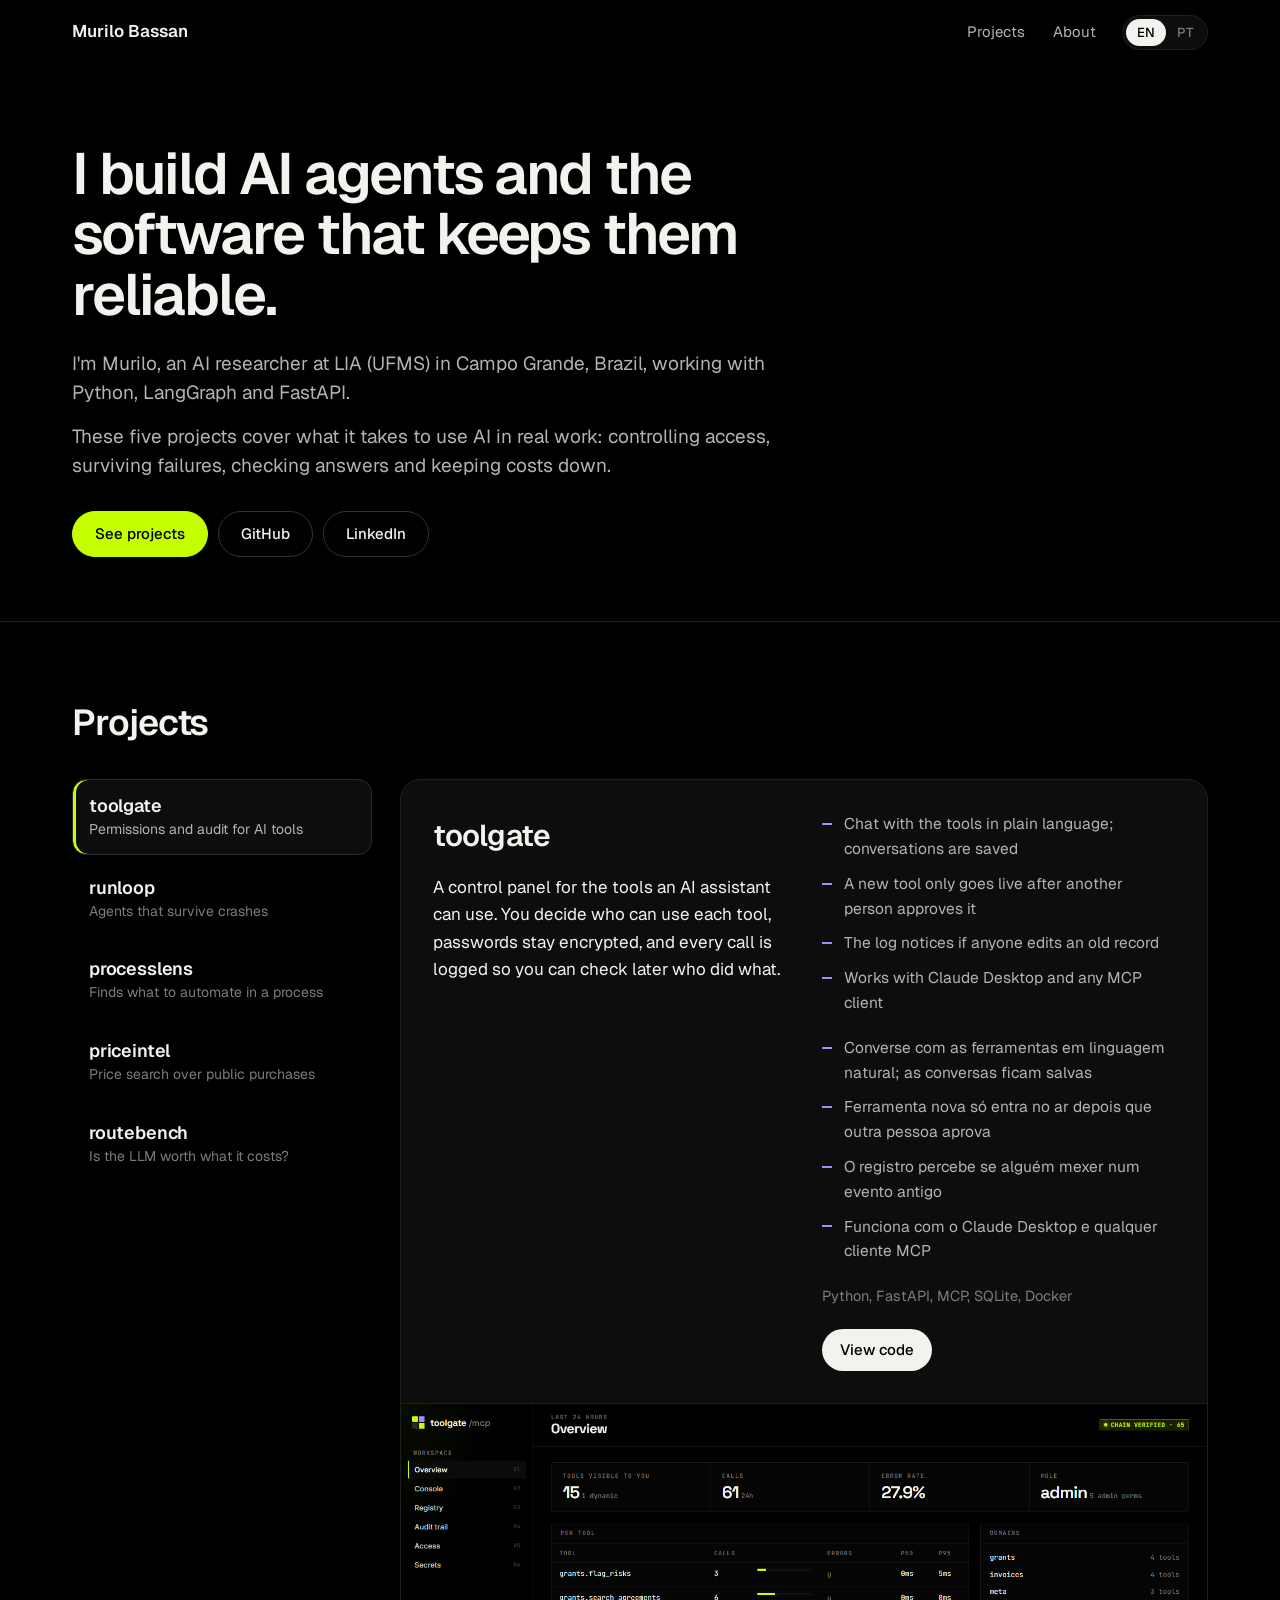
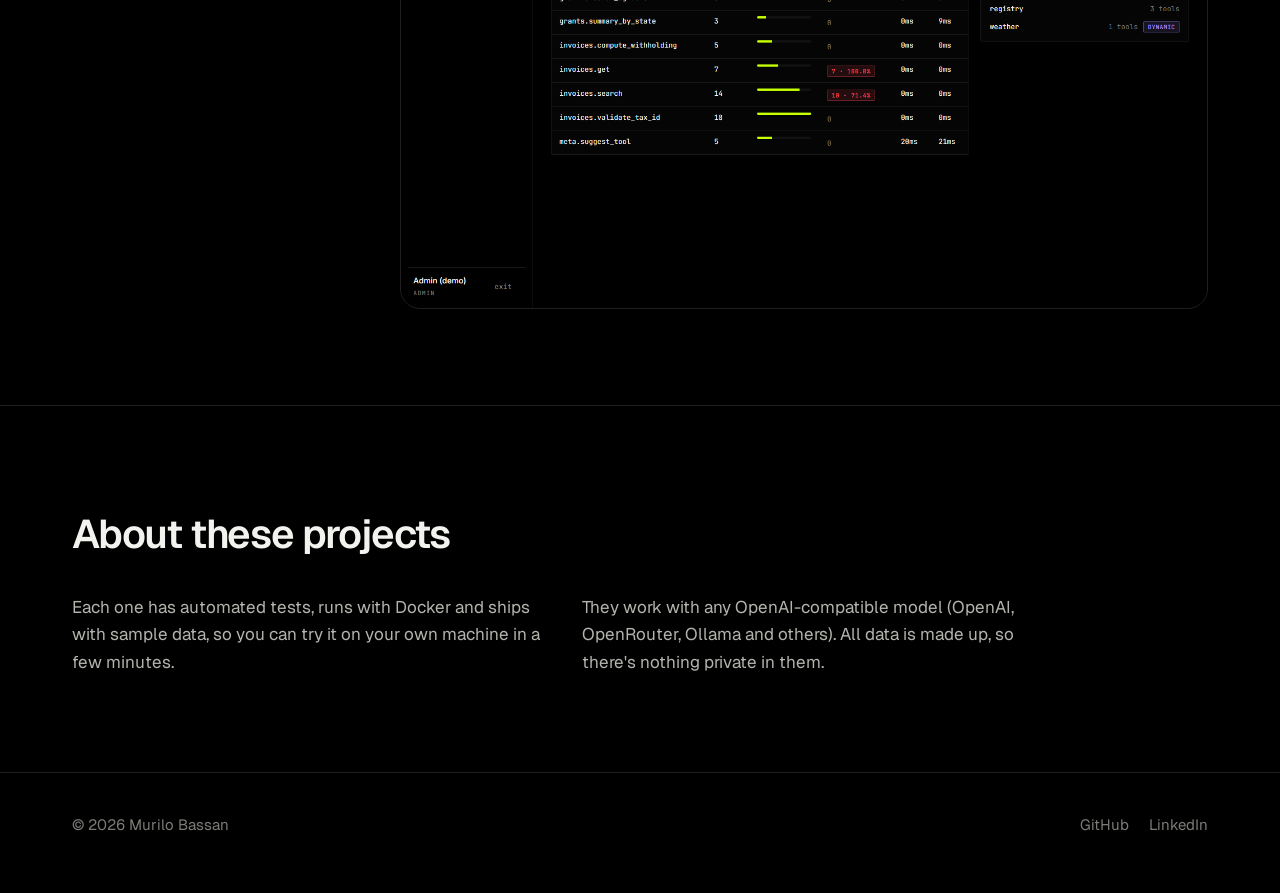
==== commit 59d3bcbe: "site: project tabs instead of a long scroll, smaller heading" ====
--- a/index.html
+++ b/index.html
@@ -28,10 +28,11 @@
 
 <header class="hero" id="top">
   <div class="wrap">
-    <h1>Murilo<br>Bassan</h1>
     <div class="intro">
-      <p data-lang-en>I'm an AI researcher at LIA (UFMS) in Campo Grande, Brazil. I build AI agents and the software around them with Python, LangGraph and FastAPI.</p>
-      <p data-lang-pt>Sou pesquisador de IA no LIA (UFMS), em Campo Grande. Construo agentes de IA e o software em volta deles com Python, LangGraph e FastAPI.</p>
+      <h1 data-lang-en>I build AI agents and the software that keeps them reliable.</h1>
+      <h1 data-lang-pt>Construo agentes de IA e o software que os mantém confiáveis.</h1>
+      <p data-lang-en>I'm Murilo, an AI researcher at LIA (UFMS) in Campo Grande, Brazil, working with Python, LangGraph and FastAPI.</p>
+      <p data-lang-pt>Sou o Murilo, pesquisador de IA no LIA (UFMS), em Campo Grande, e trabalho com Python, LangGraph e FastAPI.</p>
       <p class="soft" data-lang-en>These five projects cover what it takes to use AI in real work: controlling access, surviving failures, checking answers and keeping costs down.</p>
       <p class="soft" data-lang-pt>Estes cinco projetos tratam do que é preciso para usar IA no trabalho de verdade: controlar acesso, aguentar falhas, conferir respostas e segurar o custo.</p>
       <div class="cta">
@@ -43,131 +44,166 @@
   </div>
 </header>
 
-<main id="projects">
-  <article class="project">
-    <div class="wrap grid">
-      <div class="text">
-        <h2>toolgate</h2>
-        <p class="what" data-lang-en>A control panel for the tools an AI assistant can use. You decide who can use each tool, passwords stay encrypted, and every call is logged so you can check later who did what.</p>
-        <p class="what" data-lang-pt>Um painel de controle para as ferramentas que um assistente de IA pode usar. Você decide quem usa cada ferramenta, as senhas ficam criptografadas e toda chamada fica registrada para conferir depois quem fez o quê.</p>
-        <ul data-lang-en>
+<main class="explorer" id="projects">
+  <div class="wrap">
+    <h2 class="section-title"><span data-lang-en>Projects</span><span data-lang-pt>Projetos</span></h2>
+    <div class="layout">
+      <div class="tabs" role="tablist" aria-label="Projects">
+      <button type="button" role="tab" id="t-toolgate" aria-controls="p-toolgate" aria-selected="true" tabindex="0">
+        <span class="t-name">toolgate</span>
+        <span class="t-line" data-lang-en>Permissions and audit for AI tools</span><span class="t-line" data-lang-pt>Permissões e auditoria para ferramentas de IA</span>
+      </button>
+      <button type="button" role="tab" id="t-runloop" aria-controls="p-runloop" aria-selected="false" tabindex="-1">
+        <span class="t-name">runloop</span>
+        <span class="t-line" data-lang-en>Agents that survive crashes</span><span class="t-line" data-lang-pt>Agentes que aguentam quedas</span>
+      </button>
+      <button type="button" role="tab" id="t-processlens" aria-controls="p-processlens" aria-selected="false" tabindex="-1">
+        <span class="t-name">processlens</span>
+        <span class="t-line" data-lang-en>Finds what to automate in a process</span><span class="t-line" data-lang-pt>Acha o que automatizar num processo</span>
+      </button>
+      <button type="button" role="tab" id="t-priceintel" aria-controls="p-priceintel" aria-selected="false" tabindex="-1">
+        <span class="t-name">priceintel</span>
+        <span class="t-line" data-lang-en>Price search over public purchases</span><span class="t-line" data-lang-pt>Busca de preços em compras públicas</span>
+      </button>
+      <button type="button" role="tab" id="t-routebench" aria-controls="p-routebench" aria-selected="false" tabindex="-1">
+        <span class="t-name">routebench</span>
+        <span class="t-line" data-lang-en>Is the LLM worth what it costs?</span><span class="t-line" data-lang-pt>O LLM vale o que custa?</span>
+      </button>
+      </div>
+      <div class="panels">
+    <section class="panel" role="tabpanel" id="p-toolgate" aria-labelledby="t-toolgate" tabindex="0">
+      <div class="body">
+        <div>
+          <h3>toolgate</h3>
+          <p class="what" data-lang-en>A control panel for the tools an AI assistant can use. You decide who can use each tool, passwords stay encrypted, and every call is logged so you can check later who did what.</p>
+          <p class="what" data-lang-pt>Um painel de controle para as ferramentas que um assistente de IA pode usar. Você decide quem usa cada ferramenta, as senhas ficam criptografadas e toda chamada fica registrada para conferir depois quem fez o quê.</p>
+        </div>
+        <div>
+          <ul data-lang-en>
           <li>Chat with the tools in plain language; conversations are saved</li>
           <li>A new tool only goes live after another person approves it</li>
           <li>The log notices if anyone edits an old record</li>
           <li>Works with Claude Desktop and any MCP client</li>
-        </ul>
-        <ul data-lang-pt>
+          </ul>
+          <ul data-lang-pt>
           <li>Converse com as ferramentas em linguagem natural; as conversas ficam salvas</li>
           <li>Ferramenta nova só entra no ar depois que outra pessoa aprova</li>
           <li>O registro percebe se alguém mexer num evento antigo</li>
           <li>Funciona com o Claude Desktop e qualquer cliente MCP</li>
-        </ul>
-        <p class="stack">Python, FastAPI, MCP, SQLite, Docker</p>
-        <a class="code" href="https://github.com/murilo-bassan/mcp-tool-gateway" target="_blank" rel="noreferrer"><span data-lang-en>View code</span><span data-lang-pt>Ver código</span></a>
+          </ul>
+          <p class="stack">Python, FastAPI, MCP, SQLite, Docker</p>
+          <a class="code" href="https://github.com/murilo-bassan/mcp-tool-gateway" target="_blank" rel="noreferrer"><span data-lang-en>View code</span><span data-lang-pt>Ver código</span></a>
+        </div>
       </div>
       <a class="shot" href="assets/gateway.png" target="_blank" rel="noreferrer"><img src="assets/gateway.png" alt="toolgate dashboard" loading="lazy"></a>
-    </div>
-  </article>
-
-  <article class="project">
-    <div class="wrap grid">
-      <div class="text">
-        <h2>runloop</h2>
-        <p class="what" data-lang-en>Runs AI agents on long tasks without losing work. If the server goes down halfway, the agent continues where it stopped and nothing is done twice.</p>
-        <p class="what" data-lang-pt>Roda agentes de IA em tarefas longas sem perder trabalho. Se o servidor cair no meio, o agente continua de onde parou e nada é feito duas vezes.</p>
-        <ul data-lang-en>
+    </section>
+    <section class="panel" role="tabpanel" id="p-runloop" aria-labelledby="t-runloop" tabindex="0" hidden>
+      <div class="body">
+        <div>
+          <h3>runloop</h3>
+          <p class="what" data-lang-en>Runs AI agents on long tasks without losing work. If the server goes down halfway, the agent continues where it stopped and nothing is done twice.</p>
+          <p class="what" data-lang-pt>Roda agentes de IA em tarefas longas sem perder trabalho. Se o servidor cair no meio, o agente continua de onde parou e nada é feito duas vezes.</p>
+        </div>
+        <div>
+          <ul data-lang-en>
           <li>Asks a person before actions like placing an order</li>
           <li>Token limit per user, so costs can't run away</li>
           <li>Shows each step of the agent live</li>
           <li>Tested by killing a worker mid-run: 24 of 24 tasks finished, no duplicate orders</li>
-        </ul>
-        <ul data-lang-pt>
+          </ul>
+          <ul data-lang-pt>
           <li>Pede aprovação de uma pessoa antes de ações como fazer um pedido</li>
           <li>Limite de tokens por usuário, para o custo não sair do controle</li>
           <li>Mostra cada passo do agente ao vivo</li>
           <li>Testado derrubando um worker no meio: 24 de 24 tarefas concluídas, nenhum pedido duplicado</li>
-        </ul>
-        <p class="stack">Python, PostgreSQL, FastAPI, Docker</p>
-        <a class="code" href="https://github.com/murilo-bassan/durable-agent-runtime" target="_blank" rel="noreferrer"><span data-lang-en>View code</span><span data-lang-pt>Ver código</span></a>
+          </ul>
+          <p class="stack">Python, PostgreSQL, FastAPI, Docker</p>
+          <a class="code" href="https://github.com/murilo-bassan/durable-agent-runtime" target="_blank" rel="noreferrer"><span data-lang-en>View code</span><span data-lang-pt>Ver código</span></a>
+        </div>
       </div>
       <a class="shot" href="assets/runtime.png" target="_blank" rel="noreferrer"><img src="assets/runtime.png" alt="runloop console" loading="lazy"></a>
-    </div>
-  </article>
-
-  <article class="project">
-    <div class="wrap grid">
-      <div class="text">
-        <h2>processlens</h2>
-        <p class="what" data-lang-en>Reads a business process (a BPMN diagram plus its written description) and suggests what could be automated. Each suggestion points to the part of the document that backs it up.</p>
-        <p class="what" data-lang-pt>Lê um processo de negócio (o diagrama BPMN e a descrição escrita) e sugere o que dá para automatizar. Cada sugestão aponta o trecho do documento que a justifica.</p>
-        <ul data-lang-en>
+    </section>
+    <section class="panel" role="tabpanel" id="p-processlens" aria-labelledby="t-processlens" tabindex="0" hidden>
+      <div class="body">
+        <div>
+          <h3>processlens</h3>
+          <p class="what" data-lang-en>Reads a business process (a BPMN diagram plus its written description) and suggests what could be automated. Each suggestion points to the part of the document that backs it up.</p>
+          <p class="what" data-lang-pt>Lê um processo de negócio (o diagrama BPMN e a descrição escrita) e sugere o que dá para automatizar. Cada sugestão aponta o trecho do documento que a justifica.</p>
+        </div>
+        <div>
+          <ul data-lang-en>
           <li>Suggestions with no source in the documents are thrown out</li>
           <li>Scores come from a fixed checklist, so the same answers always give the same score</li>
           <li>Exports the report to Word, HTML or JSON</li>
           <li>Built as a LangGraph pipeline, one step per job</li>
-        </ul>
-        <ul data-lang-pt>
+          </ul>
+          <ul data-lang-pt>
           <li>Sugestão sem fonte nos documentos é descartada</li>
           <li>A nota vem de um checklist fixo: mesmas respostas, mesma nota</li>
           <li>Exporta o relatório em Word, HTML ou JSON</li>
           <li>Feito como um pipeline LangGraph, uma etapa para cada tarefa</li>
-        </ul>
-        <p class="stack">Python, LangGraph, Pydantic, FastAPI</p>
-        <a class="code" href="https://github.com/murilo-bassan/process-automation-agents" target="_blank" rel="noreferrer"><span data-lang-en>View code</span><span data-lang-pt>Ver código</span></a>
+          </ul>
+          <p class="stack">Python, LangGraph, Pydantic, FastAPI</p>
+          <a class="code" href="https://github.com/murilo-bassan/process-automation-agents" target="_blank" rel="noreferrer"><span data-lang-en>View code</span><span data-lang-pt>Ver código</span></a>
+        </div>
       </div>
       <a class="shot" href="assets/processlens.png" target="_blank" rel="noreferrer"><img src="assets/processlens.png" alt="processlens report" loading="lazy"></a>
-    </div>
-  </article>
-
-  <article class="project">
-    <div class="wrap grid">
-      <div class="text">
-        <h2>priceintel</h2>
-        <p class="what" data-lang-en>Answers "how much did the government pay for this?" by searching purchase records. It skips items that only look similar, turns boxes and packs into unit prices, and drops values typed in wrong.</p>
-        <p class="what" data-lang-pt>Responde "quanto o governo pagou por isto?" buscando em registros de compras. Ignora itens só parecidos, converte caixas e pacotes em preço por unidade e descarta valores digitados errado.</p>
-        <ul data-lang-en>
+    </section>
+    <section class="panel" role="tabpanel" id="p-priceintel" aria-labelledby="t-priceintel" tabindex="0" hidden>
+      <div class="body">
+        <div>
+          <h3>priceintel</h3>
+          <p class="what" data-lang-en>Answers "how much did the government pay for this?" by searching purchase records. It skips items that only look similar, turns boxes and packs into unit prices, and drops values typed in wrong.</p>
+          <p class="what" data-lang-pt>Responde "quanto o governo pagou por isto?" buscando em registros de compras. Ignora itens só parecidos, converte caixas e pacotes em preço por unidade e descarta valores digitados errado.</p>
+        </div>
+        <div>
+          <ul data-lang-en>
           <li>Searching "computer" no longer returns computer desks</li>
           <li>Every number in the answer links to the purchases behind it</li>
           <li>Turn each step off and watch the estimate get worse</li>
           <li>Worst error went from 968% to 14% on the test set</li>
-        </ul>
-        <ul data-lang-pt>
+          </ul>
+          <ul data-lang-pt>
           <li>Buscar "computador" não traz mais mesa para computador</li>
           <li>Cada número da resposta leva às compras de onde saiu</li>
           <li>Desligue cada etapa e veja a estimativa piorar</li>
           <li>O pior erro caiu de 968% para 14% no conjunto de teste</li>
-        </ul>
-        <p class="stack">Python, Next.js, TypeScript, pgvector</p>
-        <a class="code" href="https://github.com/murilo-bassan/hybrid-rag-price-intel" target="_blank" rel="noreferrer"><span data-lang-en>View code</span><span data-lang-pt>Ver código</span></a>
+          </ul>
+          <p class="stack">Python, Next.js, TypeScript, pgvector</p>
+          <a class="code" href="https://github.com/murilo-bassan/hybrid-rag-price-intel" target="_blank" rel="noreferrer"><span data-lang-en>View code</span><span data-lang-pt>Ver código</span></a>
+        </div>
       </div>
       <a class="shot" href="assets/priceintel.png" target="_blank" rel="noreferrer"><img src="assets/priceintel.png" alt="priceintel search" loading="lazy"></a>
-    </div>
-  </article>
-
-  <article class="project">
-    <div class="wrap grid">
-      <div class="text">
-        <h2>routebench</h2>
-        <p class="what" data-lang-en>Compares ways to decide which tool should handle a request, from a simple keyword list to an LLM, and shows which one is worth what it costs.</p>
-        <p class="what" data-lang-pt>Compara formas de decidir qual ferramenta deve atender um pedido, de uma lista de palavras-chave até um LLM, e mostra qual vale o que custa.</p>
-        <ul data-lang-en>
+    </section>
+    <section class="panel" role="tabpanel" id="p-routebench" aria-labelledby="t-routebench" tabindex="0" hidden>
+      <div class="body">
+        <div>
+          <h3>routebench</h3>
+          <p class="what" data-lang-en>Compares ways to decide which tool should handle a request, from a simple keyword list to an LLM, and shows which one is worth what it costs.</p>
+          <p class="what" data-lang-pt>Compara formas de decidir qual ferramenta deve atender um pedido, de uma lista de palavras-chave até um LLM, e mostra qual vale o que custa.</p>
+        </div>
+        <div>
+          <ul data-lang-en>
           <li>Counts how often each method acts on requests it should refuse</li>
           <li>Tells you when a difference is just noise</li>
           <li>Uses the expensive method only when the cheap one isn't sure</li>
           <li>Generates an HTML report you can open in any browser</li>
-        </ul>
-        <ul data-lang-pt>
+          </ul>
+          <ul data-lang-pt>
           <li>Conta quantas vezes cada método age num pedido que deveria recusar</li>
           <li>Avisa quando uma diferença é só ruído</li>
           <li>Usa o método caro só quando o barato não tem certeza</li>
           <li>Gera um relatório HTML que abre em qualquer navegador</li>
-        </ul>
-        <p class="stack">Python, NumPy, estatística</p>
-        <a class="code" href="https://github.com/murilo-bassan/llm-routing-eval-lab" target="_blank" rel="noreferrer"><span data-lang-en>View code</span><span data-lang-pt>Ver código</span></a>
+          </ul>
+          <p class="stack">Python, NumPy, estatística</p>
+          <a class="code" href="https://github.com/murilo-bassan/llm-routing-eval-lab" target="_blank" rel="noreferrer"><span data-lang-en>View code</span><span data-lang-pt>Ver código</span></a>
+        </div>
       </div>
       <a class="shot" href="assets/routebench.png" target="_blank" rel="noreferrer"><img src="assets/routebench.png" alt="routebench report" loading="lazy"></a>
-    </div>
-  </article>
+    </section>
+      </div>
+    </div>
+  </div>
 </main>
 
 <section class="about" id="about">
@@ -208,6 +244,33 @@
     set(saved || (browserPt ? "pt-BR" : "en"));
     buttons.forEach((b) => b.addEventListener("click", () => set(b.dataset.setLang)));
   })();
+
+  // Project tabs: click or arrow keys switch; #name in the URL opens that project.
+  (function () {
+    const tabs = Array.from(document.querySelectorAll("[role=tab]"));
+    function select(tab, focus) {
+      tabs.forEach((t) => {
+        const on = t === tab;
+        t.setAttribute("aria-selected", String(on));
+        t.tabIndex = on ? 0 : -1;
+        document.getElementById(t.getAttribute("aria-controls")).hidden = !on;
+      });
+      if (focus) tab.focus();
+      tab.scrollIntoView({ block: "nearest", inline: "nearest" });
+      history.replaceState(null, "", "#" + tab.id.slice(2));
+    }
+    tabs.forEach((t, i) => {
+      t.addEventListener("click", () => select(t));
+      t.addEventListener("keydown", (e) => {
+        const step = { ArrowDown: 1, ArrowRight: 1, ArrowUp: -1, ArrowLeft: -1 }[e.key];
+        if (!step) return;
+        e.preventDefault();
+        select(tabs[(i + step + tabs.length) % tabs.length], true);
+      });
+    });
+    const fromHash = document.getElementById("t-" + location.hash.slice(1));
+    if (fromHash) { select(fromHash); document.getElementById("projects").scrollIntoView(); }
+  })();
 </script>
 </body>
 </html>
--- a/styles.css
+++ b/styles.css
@@ -31,32 +31,44 @@
 .lang button { border: 0; background: transparent; color: var(--muted); padding: 5px 11px; border-radius: 999px; font: 500 13px var(--font); cursor: pointer; }
 .lang button[aria-pressed="true"] { background: var(--ink); color: #000; }
 
-/* hero: the name is the one loud thing on the page */
-.hero { padding: 72px 0 112px; }
-.hero h1 { font-weight: 700; font-size: clamp(72px, 15vw, 210px); line-height: .86; letter-spacing: -.055em; margin: 0 0 56px; }
-.intro { max-width: 620px; margin-left: auto; }
-.intro p { font-size: clamp(19px, 2vw, 23px); line-height: 1.45; margin: 0 0 18px; }
-.intro p.soft { color: var(--soft); font-size: 18px; line-height: 1.6; }
-.cta { display: flex; gap: 10px; flex-wrap: wrap; margin-top: 32px; }
+/* hero */
+.hero { padding: 80px 0 64px; }
+.intro { max-width: 760px; }
+.hero h1 { font-weight: 600; font-size: clamp(36px, 5vw, 58px); line-height: 1.04; letter-spacing: -.035em; margin: 0 0 24px; }
+.intro p { color: var(--soft); font-size: 19px; line-height: 1.55; margin: 0 0 14px; max-width: 40em; }
+.cta { display: flex; gap: 10px; flex-wrap: wrap; margin-top: 30px; }
 .btn { display: inline-flex; align-items: center; height: 46px; padding: 0 22px; border-radius: 999px; border: 1px solid #333; font-weight: 500; font-size: 15px; text-decoration: none; }
 .btn:hover { border-color: var(--ink); }
 .btn.primary { background: var(--lime); color: #000; border-color: var(--lime); }
 .btn.primary:hover { background: #d6ff4d; }
 
-/* projects */
-.project { padding: 88px 0; border-top: 1px solid var(--line); }
-.grid { display: grid; grid-template-columns: minmax(0, 5fr) minmax(0, 7fr); gap: 56px; align-items: center; }
-.project h2 { font-weight: 600; font-size: clamp(36px, 4.4vw, 52px); line-height: 1; letter-spacing: -.035em; margin: 0 0 20px; }
-.project p.what { color: var(--ink); font-size: 18px; margin: 0 0 24px; max-width: 34em; }
-.project ul { list-style: none; padding: 0; margin: 0 0 24px; display: grid; gap: 10px; }
-.project li { position: relative; padding-left: 22px; color: var(--soft); font-size: 16px; }
-.project li::before { content: ""; position: absolute; left: 0; top: .7em; width: 10px; height: 2px; background: var(--violet); }
-.stack { color: var(--muted); font-size: 15px; margin: 0 0 22px; }
-.code { display: inline-block; color: var(--lime); font-weight: 500; text-decoration: none; border-bottom: 1px solid rgba(198, 255, 0, .35); padding-bottom: 2px; }
-.code:hover { border-color: var(--lime); }
-.shot { display: block; border-radius: 16px; overflow: hidden; border: 1px solid var(--line); background: var(--raised); cursor: zoom-in; }
-.shot img { width: 100%; transition: transform .4s ease; }
-.shot:hover img { transform: scale(1.015); }
+/* project explorer: a list of projects on the left, the selected one on the right */
+.explorer { padding: 72px 0 96px; border-top: 1px solid var(--line); }
+.section-title { font-weight: 600; font-size: clamp(28px, 3vw, 36px); letter-spacing: -.03em; margin: 0 0 28px; }
+.layout { display: grid; grid-template-columns: 300px minmax(0, 1fr); gap: 28px; align-items: start; }
+.tabs { display: flex; flex-direction: column; gap: 6px; position: sticky; top: 88px; }
+.tabs button { display: flex; flex-direction: column; gap: 3px; text-align: left; padding: 14px 16px; border-radius: 14px; border: 1px solid transparent;
+  background: transparent; color: var(--ink); font-family: var(--font); cursor: pointer; transition: background .2s, border-color .2s; }
+.tabs button:hover { background: var(--raised); }
+.tabs button[aria-selected="true"] { background: var(--raised); border-color: #2c2c2c; box-shadow: inset 3px 0 0 var(--lime); }
+.t-name { font-weight: 600; font-size: 18px; letter-spacing: -.01em; }
+.t-line { color: var(--muted); font-size: 14px; line-height: 1.4; }
+.tabs button[aria-selected="true"] .t-line { color: var(--soft); }
+
+.panel { border: 1px solid var(--line); border-radius: 20px; background: var(--raised); overflow: hidden; animation: show .35s ease; }
+.panel:focus-visible { outline-offset: 4px; }
+@keyframes show { from { opacity: 0; transform: translateY(6px); } to { opacity: 1; transform: none; } }
+.shot { display: block; border-top: 1px solid var(--line); cursor: zoom-in; background: #000; }
+.shot img { width: 100%; }
+.body { display: grid; grid-template-columns: 1fr 1fr; gap: 36px; padding: 32px; }
+.panel h3 { font-weight: 600; font-size: 30px; letter-spacing: -.03em; margin: 0 0 14px; }
+.panel p.what { margin: 0 0 22px; font-size: 17px; }
+.panel ul { list-style: none; padding: 0; margin: 0 0 20px; display: grid; gap: 10px; }
+.panel li { position: relative; padding-left: 22px; color: var(--soft); font-size: 15.5px; }
+.panel li::before { content: ""; position: absolute; left: 0; top: .7em; width: 10px; height: 2px; background: var(--violet); }
+.stack { color: var(--muted); font-size: 14.5px; margin: 0 0 22px; }
+.code { display: inline-flex; align-items: center; height: 42px; padding: 0 18px; border-radius: 999px; background: var(--ink); color: #000; font-weight: 500; font-size: 15px; text-decoration: none; }
+.code:hover { background: var(--lime); }
 
 /* about */
 .about { padding: 96px 0; border-top: 1px solid var(--line); }
@@ -76,15 +88,20 @@
 
 @media (max-width: 900px) {
   .wrap { padding: 0 16px; }
-  .hero { padding: 48px 0 72px; }
-  .hero h1 { margin-bottom: 36px; }
-  .intro { margin-left: 0; }
-  .grid { grid-template-columns: 1fr; gap: 32px; }
-  .project { padding: 64px 0; }
+  .hero { padding: 48px 0 56px; }
+  .explorer { padding: 56px 0 72px; }
+  .layout { grid-template-columns: 1fr; gap: 16px; }
+  .tabs { position: static; flex-direction: row; overflow-x: auto; scrollbar-width: none; margin: 0 -16px; padding: 0 16px; }
+  .tabs button { flex: none; padding: 10px 16px; border-radius: 999px; border-color: var(--line); }
+  .tabs button[aria-selected="true"] { box-shadow: none; background: var(--ink); color: #000; }
+  .t-line { display: none !important; }
+  .t-name { font-size: 15px; }
+  .body { grid-template-columns: 1fr; gap: 8px; padding: 22px; }
+  .panel { border-radius: 16px; }
   .cols { grid-template-columns: 1fr; gap: 16px; }
   .links a { padding: 8px; }
 }
 @media (prefers-reduced-motion: reduce) {
   html { scroll-behavior: auto; }
-  .shot img { transition: none; }
+  .panel { animation: none; }
 }
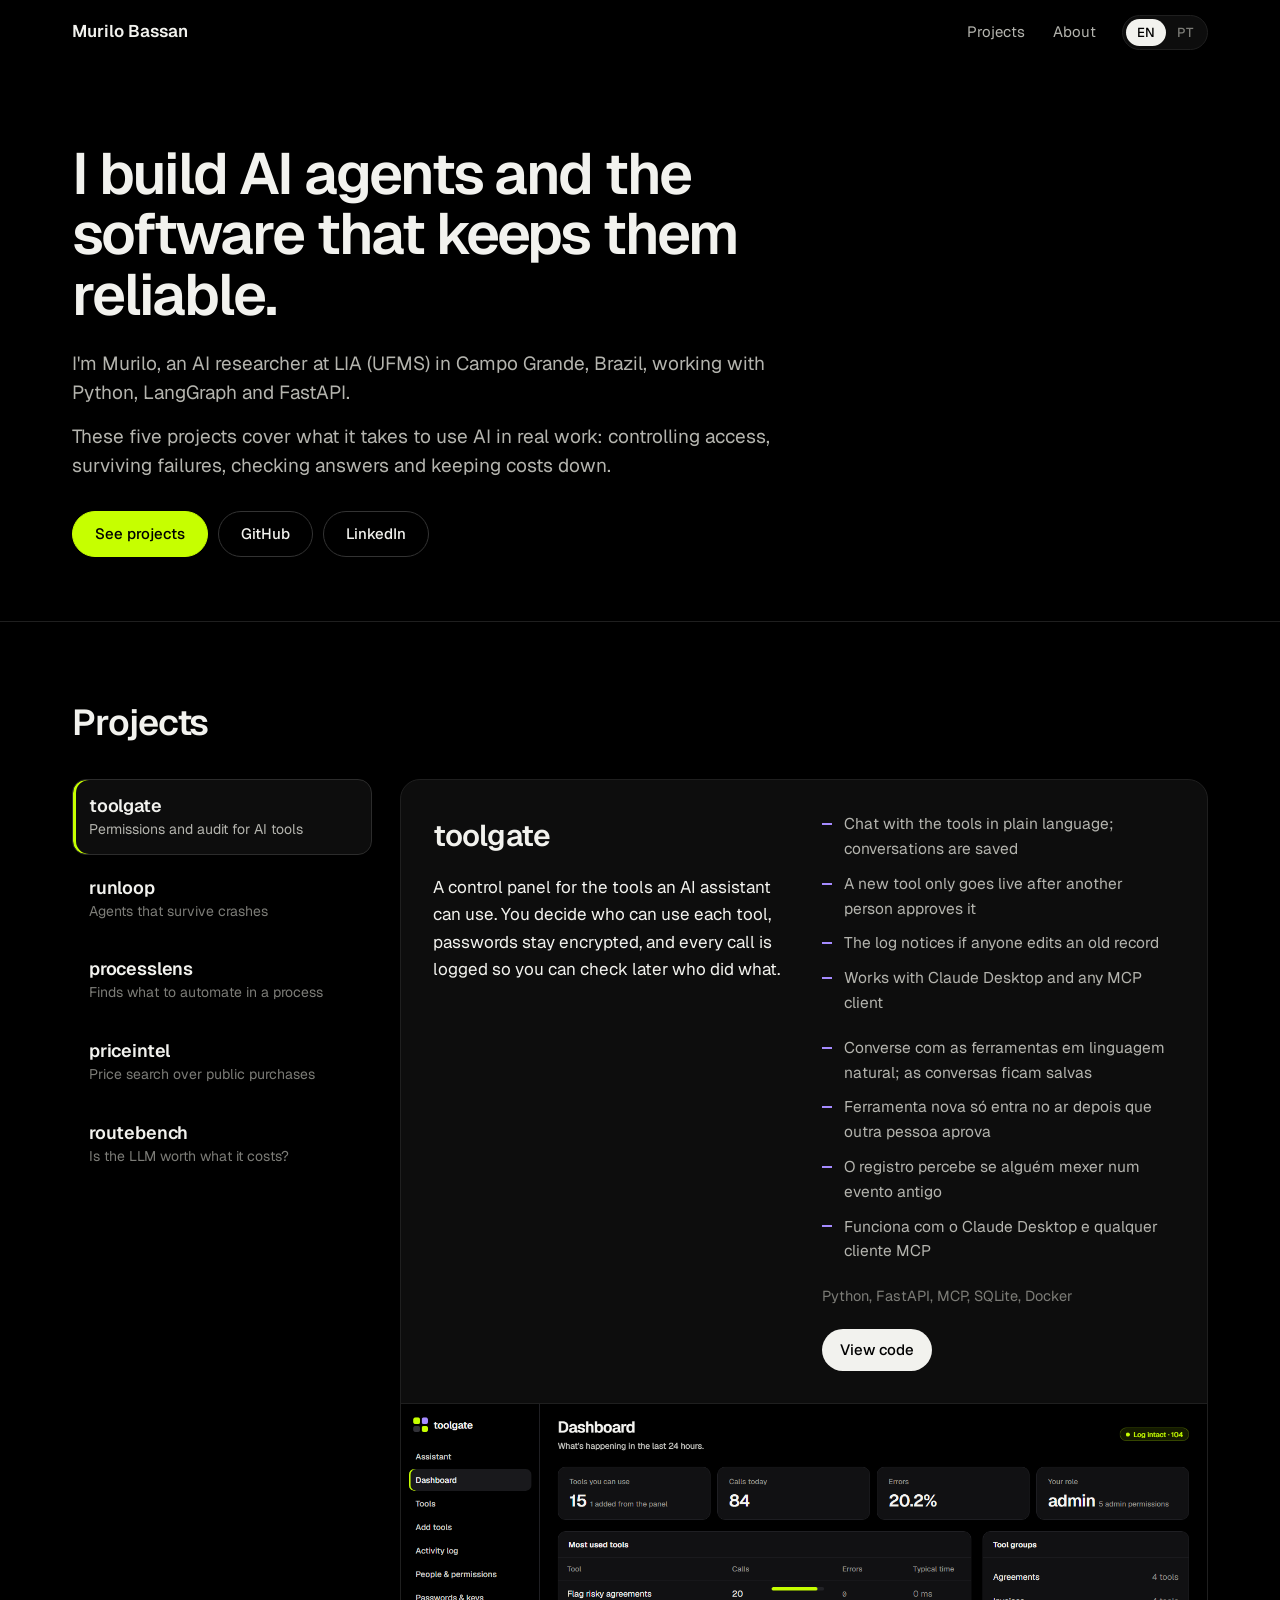
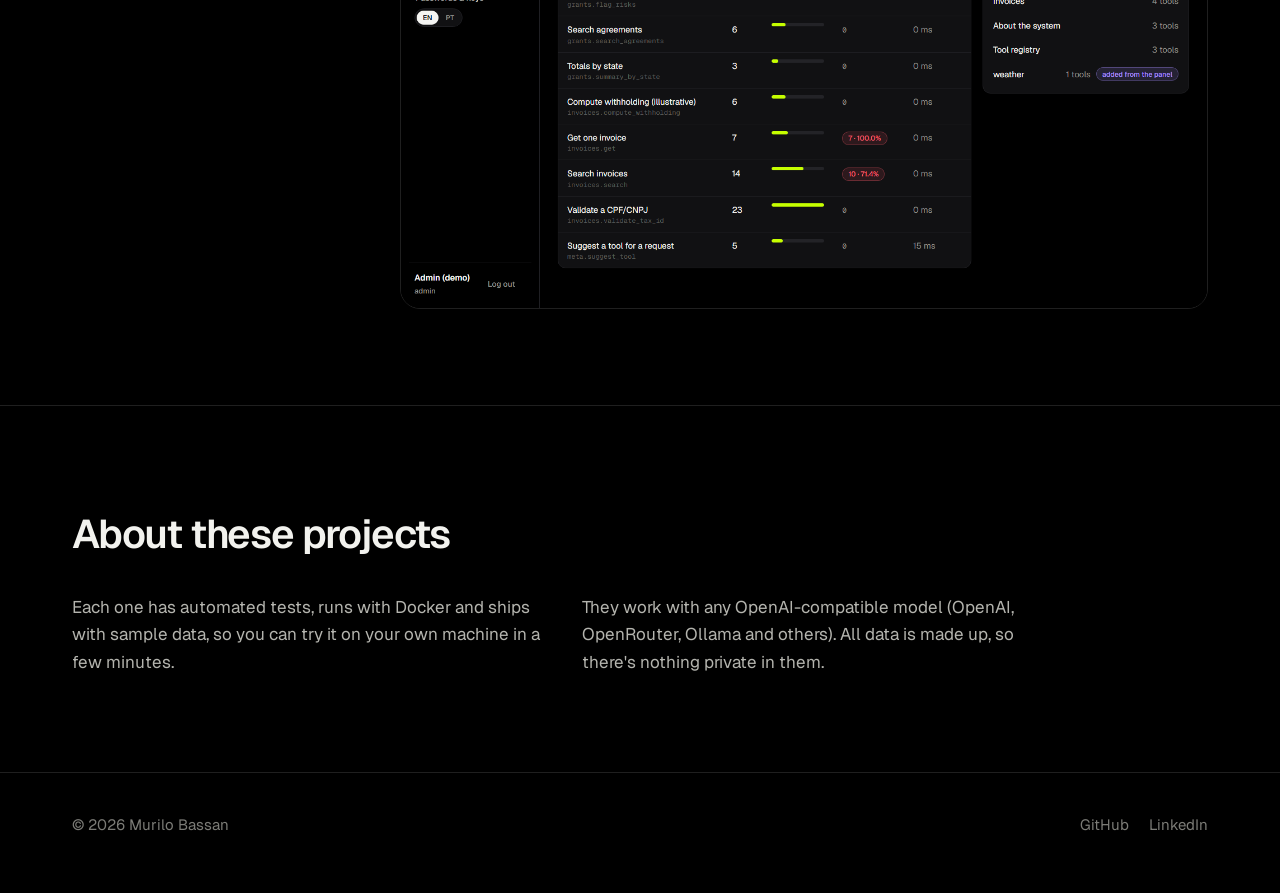
==== commit 84351cea: "site: demo videos per project, sample reports, new screenshots" ====
--- a/index.html
+++ b/index.html
@@ -95,7 +95,7 @@
           <a class="code" href="https://github.com/murilo-bassan/mcp-tool-gateway" target="_blank" rel="noreferrer"><span data-lang-en>View code</span><span data-lang-pt>Ver código</span></a>
         </div>
       </div>
-      <a class="shot" href="assets/gateway.png" target="_blank" rel="noreferrer"><img src="assets/gateway.png" alt="toolgate dashboard" loading="lazy"></a>
+      <div class="shot"><video data-demo="gateway" poster="assets/gateway.png" muted loop playsinline preload="none" aria-label="toolgate demo"></video></div>
     </section>
     <section class="panel" role="tabpanel" id="p-runloop" aria-labelledby="t-runloop" tabindex="0" hidden>
       <div class="body">
@@ -121,7 +121,7 @@
           <a class="code" href="https://github.com/murilo-bassan/durable-agent-runtime" target="_blank" rel="noreferrer"><span data-lang-en>View code</span><span data-lang-pt>Ver código</span></a>
         </div>
       </div>
-      <a class="shot" href="assets/runtime.png" target="_blank" rel="noreferrer"><img src="assets/runtime.png" alt="runloop console" loading="lazy"></a>
+      <div class="shot"><video data-demo="runtime" poster="assets/runtime.png" muted loop playsinline preload="none" aria-label="runloop demo"></video></div>
     </section>
     <section class="panel" role="tabpanel" id="p-processlens" aria-labelledby="t-processlens" tabindex="0" hidden>
       <div class="body">
@@ -144,10 +144,11 @@
           <li>Feito como um pipeline LangGraph, uma etapa para cada tarefa</li>
           </ul>
           <p class="stack">Python, LangGraph, Pydantic, FastAPI</p>
-          <a class="code" href="https://github.com/murilo-bassan/process-automation-agents" target="_blank" rel="noreferrer"><span data-lang-en>View code</span><span data-lang-pt>Ver código</span></a>
-        </div>
-      </div>
-      <a class="shot" href="assets/processlens.png" target="_blank" rel="noreferrer"><img src="assets/processlens.png" alt="processlens report" loading="lazy"></a>
+          <div class="actions"><a class="code" href="https://github.com/murilo-bassan/process-automation-agents" target="_blank" rel="noreferrer"><span data-lang-en>View code</span><span data-lang-pt>Ver código</span></a>
+          <a class="demo" href="demos/processlens-report.html" target="_blank" rel="noreferrer" data-lang-en>Open a sample report</a><a class="demo" href="demos/processlens-report.pt.html" target="_blank" rel="noreferrer" data-lang-pt>Abrir um relatório de exemplo</a></div>
+        </div>
+      </div>
+      <div class="shot"><video data-demo="processlens" poster="assets/processlens.png" muted loop playsinline preload="none" aria-label="processlens demo"></video></div>
     </section>
     <section class="panel" role="tabpanel" id="p-priceintel" aria-labelledby="t-priceintel" tabindex="0" hidden>
       <div class="body">
@@ -173,7 +174,7 @@
           <a class="code" href="https://github.com/murilo-bassan/hybrid-rag-price-intel" target="_blank" rel="noreferrer"><span data-lang-en>View code</span><span data-lang-pt>Ver código</span></a>
         </div>
       </div>
-      <a class="shot" href="assets/priceintel.png" target="_blank" rel="noreferrer"><img src="assets/priceintel.png" alt="priceintel search" loading="lazy"></a>
+      <div class="shot"><video data-demo="priceintel" poster="assets/priceintel.png" muted loop playsinline preload="none" aria-label="priceintel demo"></video></div>
     </section>
     <section class="panel" role="tabpanel" id="p-routebench" aria-labelledby="t-routebench" tabindex="0" hidden>
       <div class="body">
@@ -196,7 +197,8 @@
           <li>Gera um relatório HTML que abre em qualquer navegador</li>
           </ul>
           <p class="stack">Python, NumPy, estatística</p>
-          <a class="code" href="https://github.com/murilo-bassan/llm-routing-eval-lab" target="_blank" rel="noreferrer"><span data-lang-en>View code</span><span data-lang-pt>Ver código</span></a>
+          <div class="actions"><a class="code" href="https://github.com/murilo-bassan/llm-routing-eval-lab" target="_blank" rel="noreferrer"><span data-lang-en>View code</span><span data-lang-pt>Ver código</span></a>
+          <a class="demo" href="demos/routebench-report.html" target="_blank" rel="noreferrer" data-lang-en>Open the full report</a><a class="demo" href="demos/routebench-report.pt.html" target="_blank" rel="noreferrer" data-lang-pt>Abrir o relatório completo</a></div>
         </div>
       </div>
       <a class="shot" href="assets/routebench.png" target="_blank" rel="noreferrer"><img src="assets/routebench.png" alt="routebench report" loading="lazy"></a>
@@ -237,6 +239,7 @@
       document.documentElement.lang = lang;
       buttons.forEach((b) => b.setAttribute("aria-pressed", String(b.dataset.setLang === lang)));
       try { localStorage.setItem("lang", lang); } catch (e) {}
+      document.dispatchEvent(new Event("langchange"));
     }
     let saved = null;
     try { saved = localStorage.getItem("lang"); } catch (e) {}
@@ -258,6 +261,7 @@
       if (focus) tab.focus();
       tab.scrollIntoView({ block: "nearest", inline: "nearest" });
       history.replaceState(null, "", "#" + tab.id.slice(2));
+      playVisible();
     }
     tabs.forEach((t, i) => {
       t.addEventListener("click", () => select(t));
@@ -268,8 +272,20 @@
         select(tabs[(i + step + tabs.length) % tabs.length], true);
       });
     });
+    // Demo videos: only the open project plays, in the page's language.
+    function playVisible() {
+      const lang = document.documentElement.lang === "pt-BR" ? "pt" : "en";
+      document.querySelectorAll("video[data-demo]").forEach((v) => {
+        if (v.closest("[role=tabpanel]").hidden) { v.pause(); return; }
+        const src = `demos/${v.dataset.demo}-${lang}.mp4`;
+        if (!v.src.endsWith(src)) { v.src = src; }
+        v.play().catch(() => {});
+      });
+    }
+    document.addEventListener("langchange", playVisible);
     const fromHash = document.getElementById("t-" + location.hash.slice(1));
     if (fromHash) { select(fromHash); document.getElementById("projects").scrollIntoView(); }
+    else playVisible();
   })();
 </script>
 </body>
--- a/styles.css
+++ b/styles.css
@@ -58,8 +58,9 @@
 .panel { border: 1px solid var(--line); border-radius: 20px; background: var(--raised); overflow: hidden; animation: show .35s ease; }
 .panel:focus-visible { outline-offset: 4px; }
 @keyframes show { from { opacity: 0; transform: translateY(6px); } to { opacity: 1; transform: none; } }
-.shot { display: block; border-top: 1px solid var(--line); cursor: zoom-in; background: #000; }
-.shot img { width: 100%; }
+.shot { display: block; border-top: 1px solid var(--line); background: #000; }
+a.shot { cursor: zoom-in; }
+.shot img, .shot video { width: 100%; display: block; aspect-ratio: 16 / 10; object-fit: cover; object-position: top; }
 .body { display: grid; grid-template-columns: 1fr 1fr; gap: 36px; padding: 32px; }
 .panel h3 { font-weight: 600; font-size: 30px; letter-spacing: -.03em; margin: 0 0 14px; }
 .panel p.what { margin: 0 0 22px; font-size: 17px; }
@@ -69,6 +70,9 @@
 .stack { color: var(--muted); font-size: 14.5px; margin: 0 0 22px; }
 .code { display: inline-flex; align-items: center; height: 42px; padding: 0 18px; border-radius: 999px; background: var(--ink); color: #000; font-weight: 500; font-size: 15px; text-decoration: none; }
 .code:hover { background: var(--lime); }
+.actions { display: flex; flex-wrap: wrap; gap: 10px; align-items: center; }
+.demo { display: inline-flex; align-items: center; height: 42px; padding: 0 18px; border-radius: 999px; border: 1px solid #333; font-weight: 500; font-size: 15px; text-decoration: none; }
+.demo:hover { border-color: var(--ink); }
 
 /* about */
 .about { padding: 96px 0; border-top: 1px solid var(--line); }
